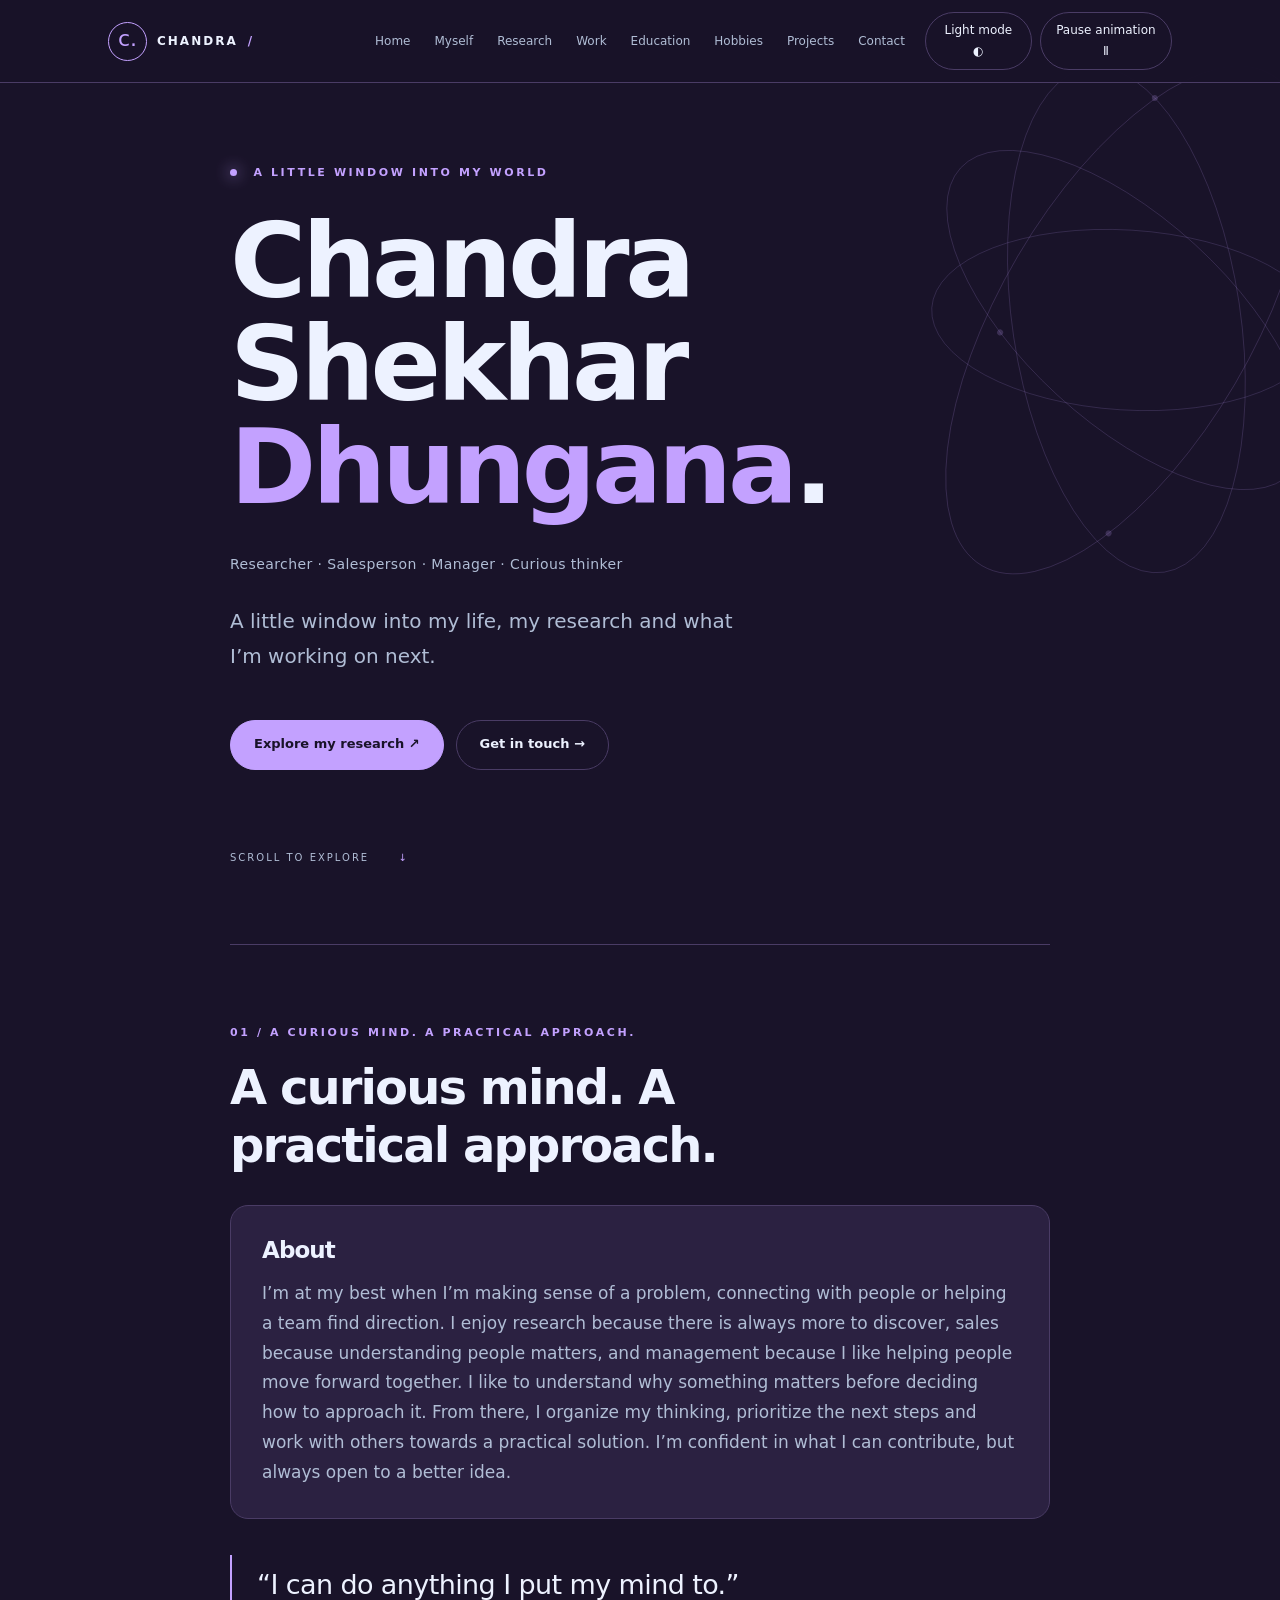
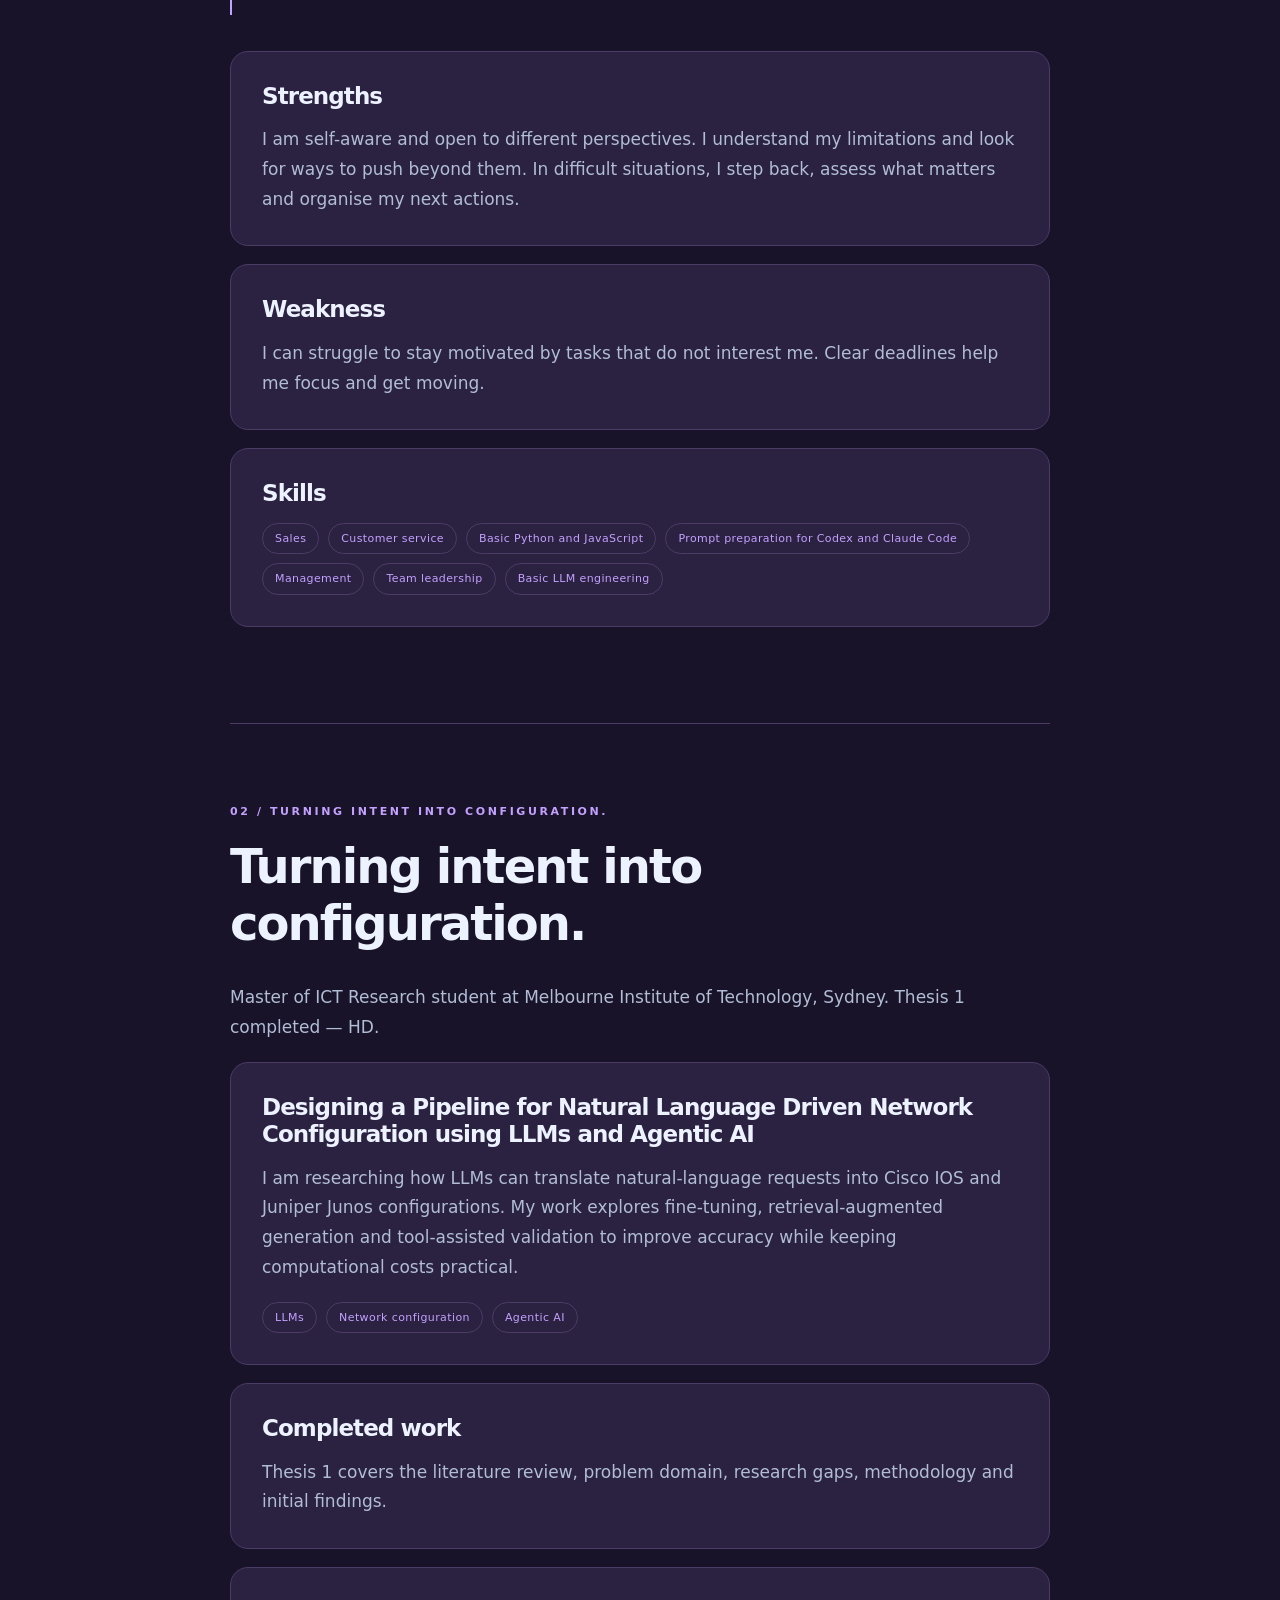
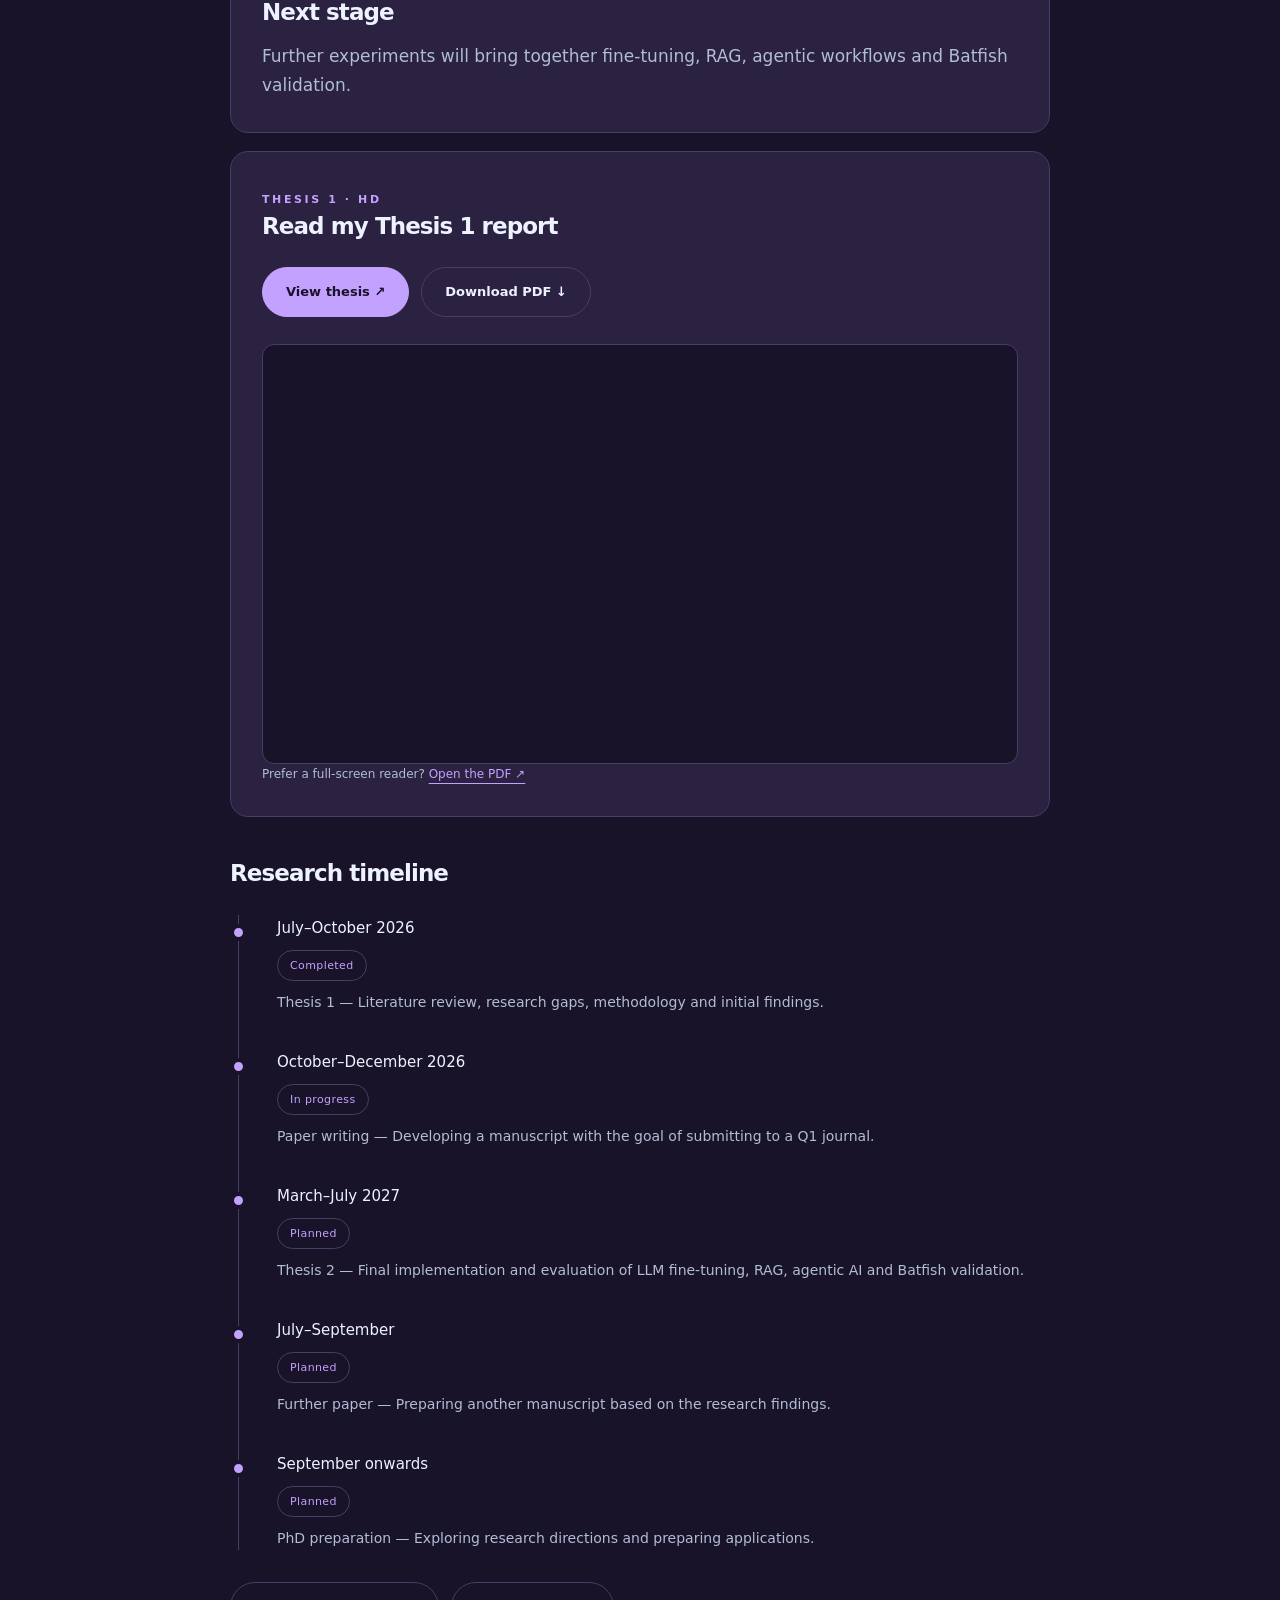
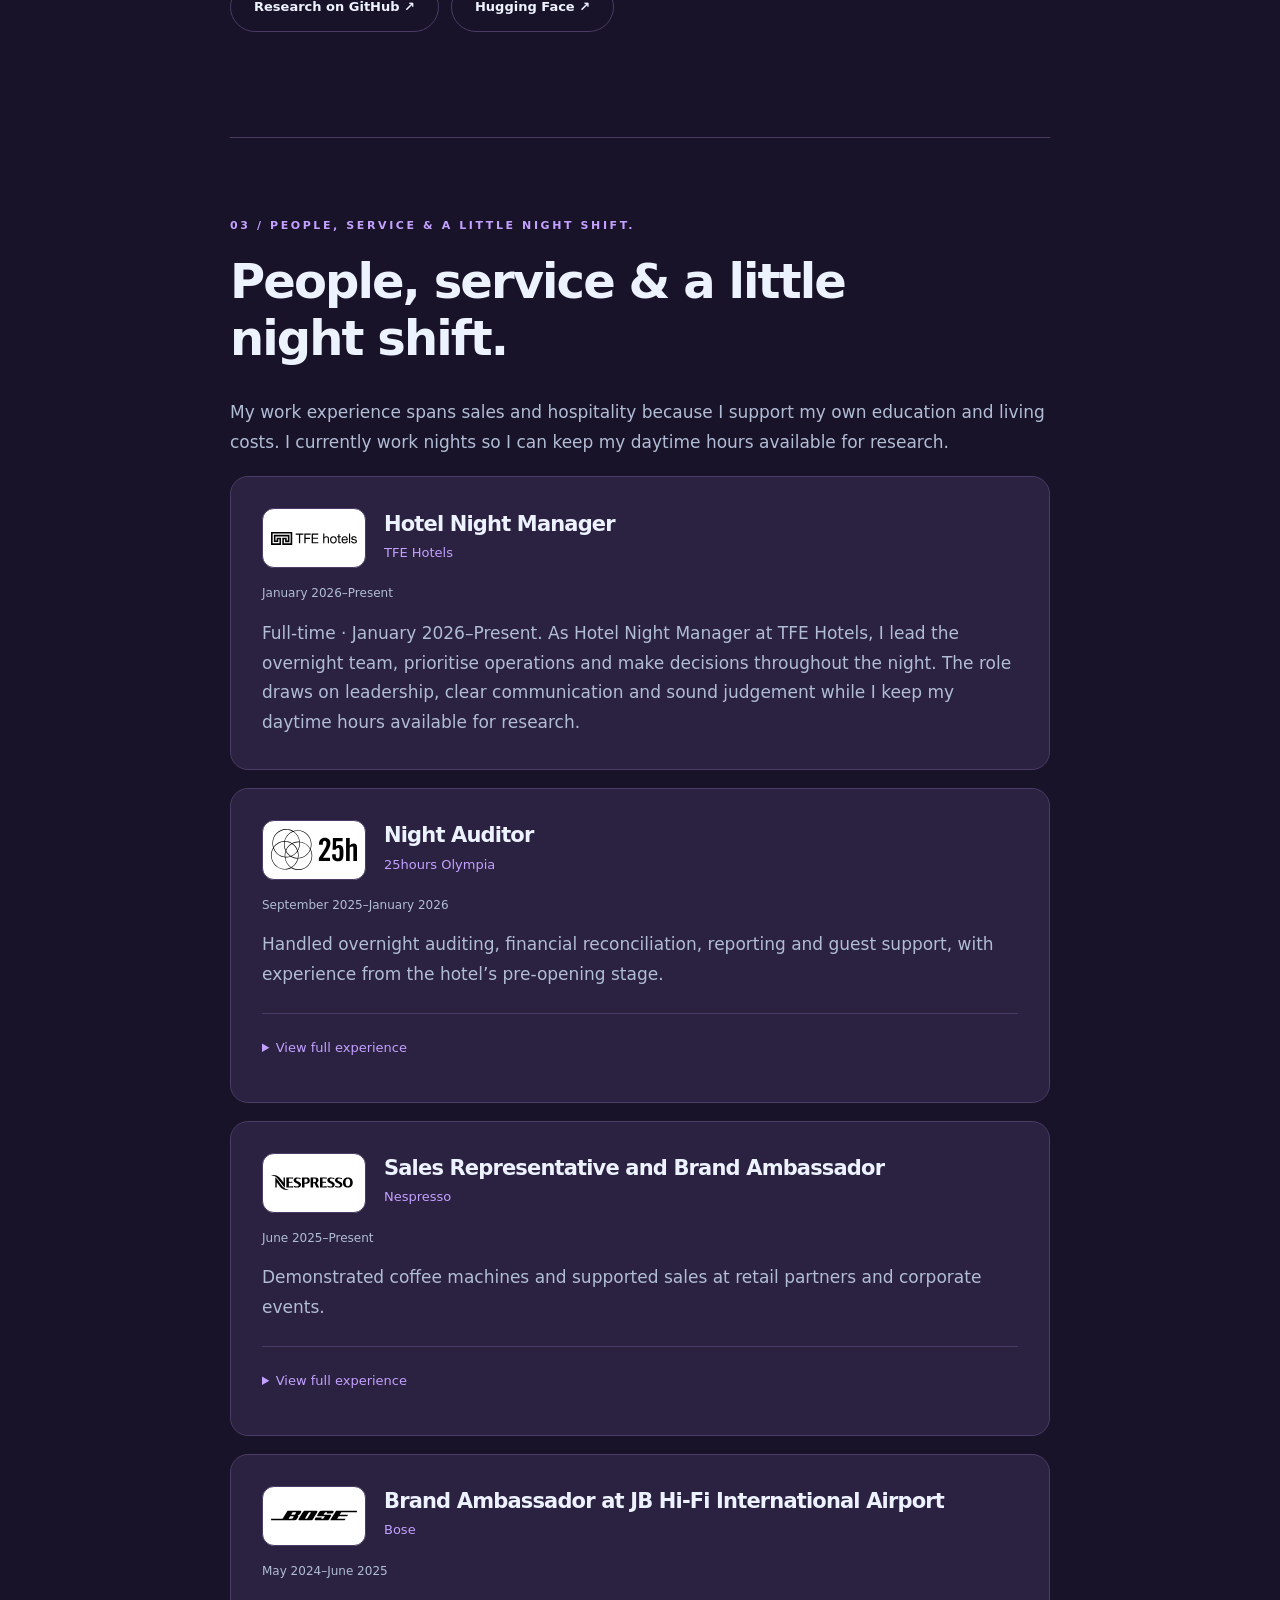
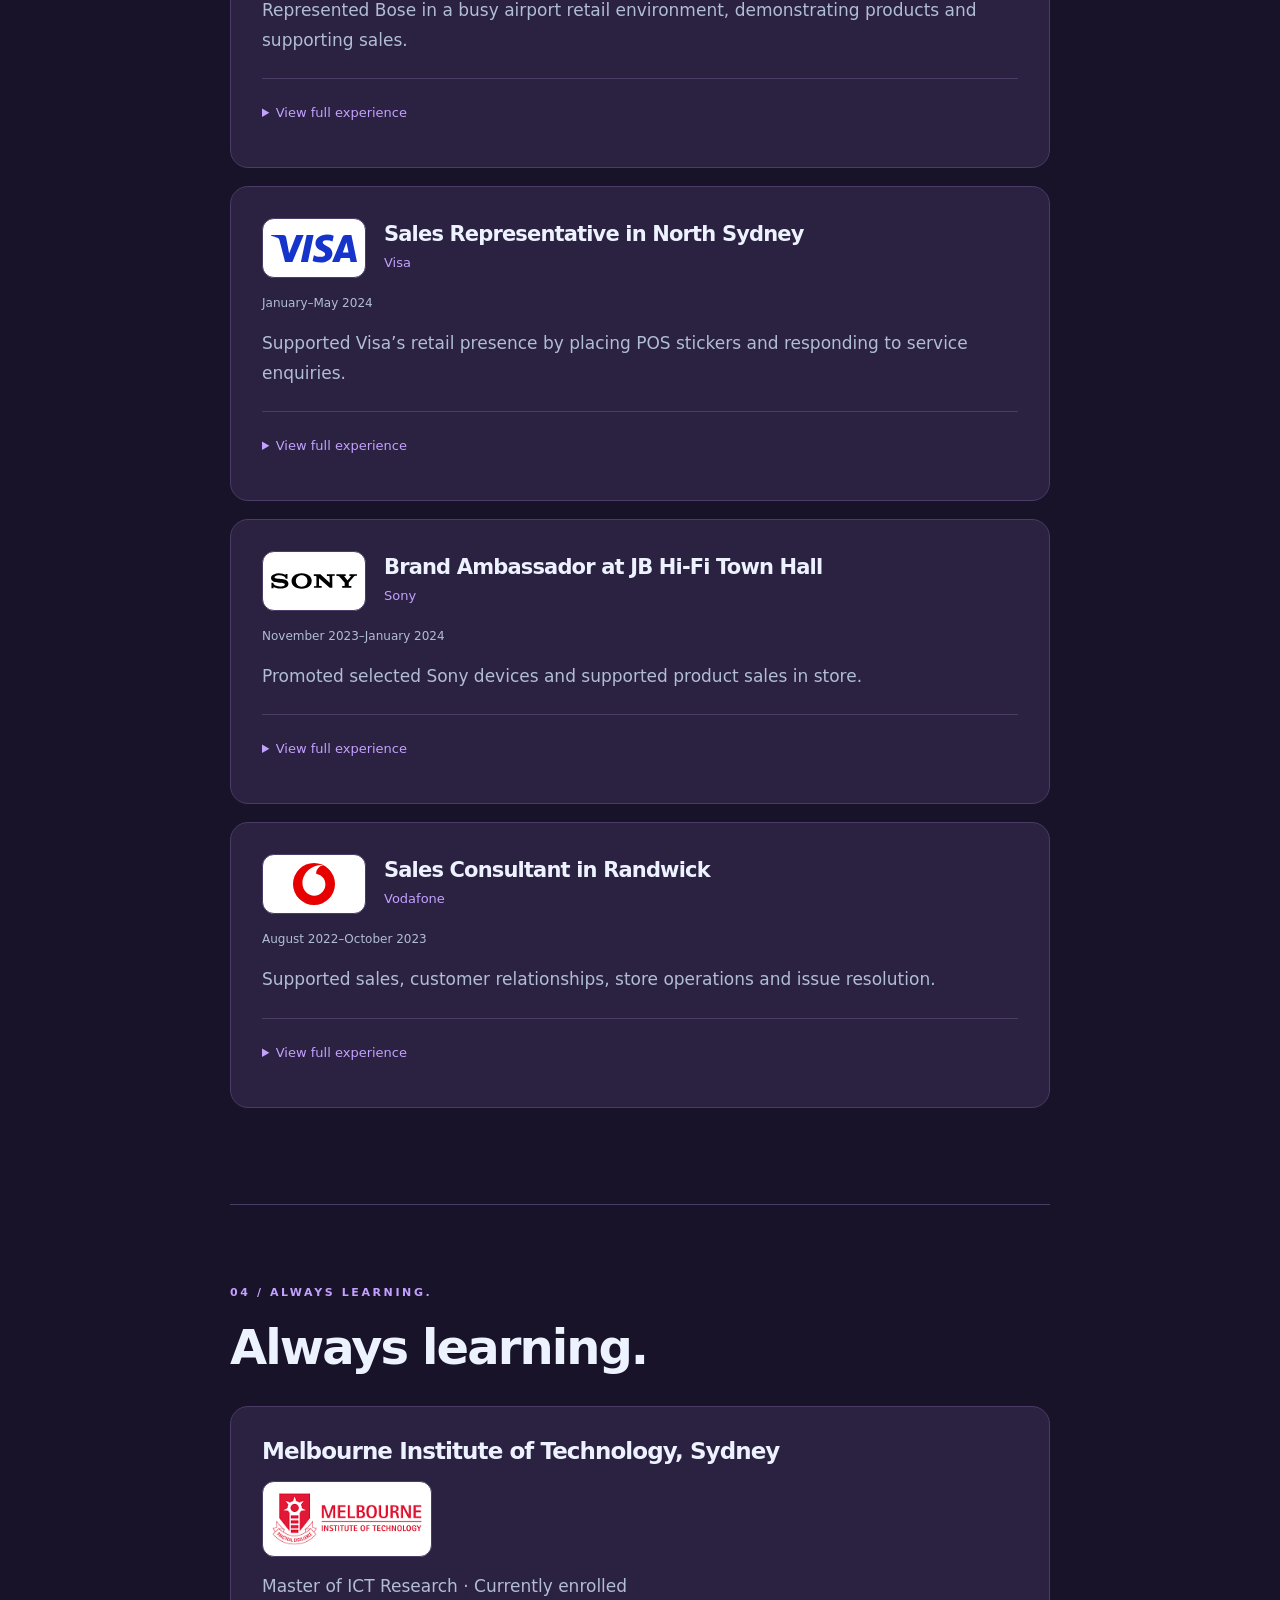
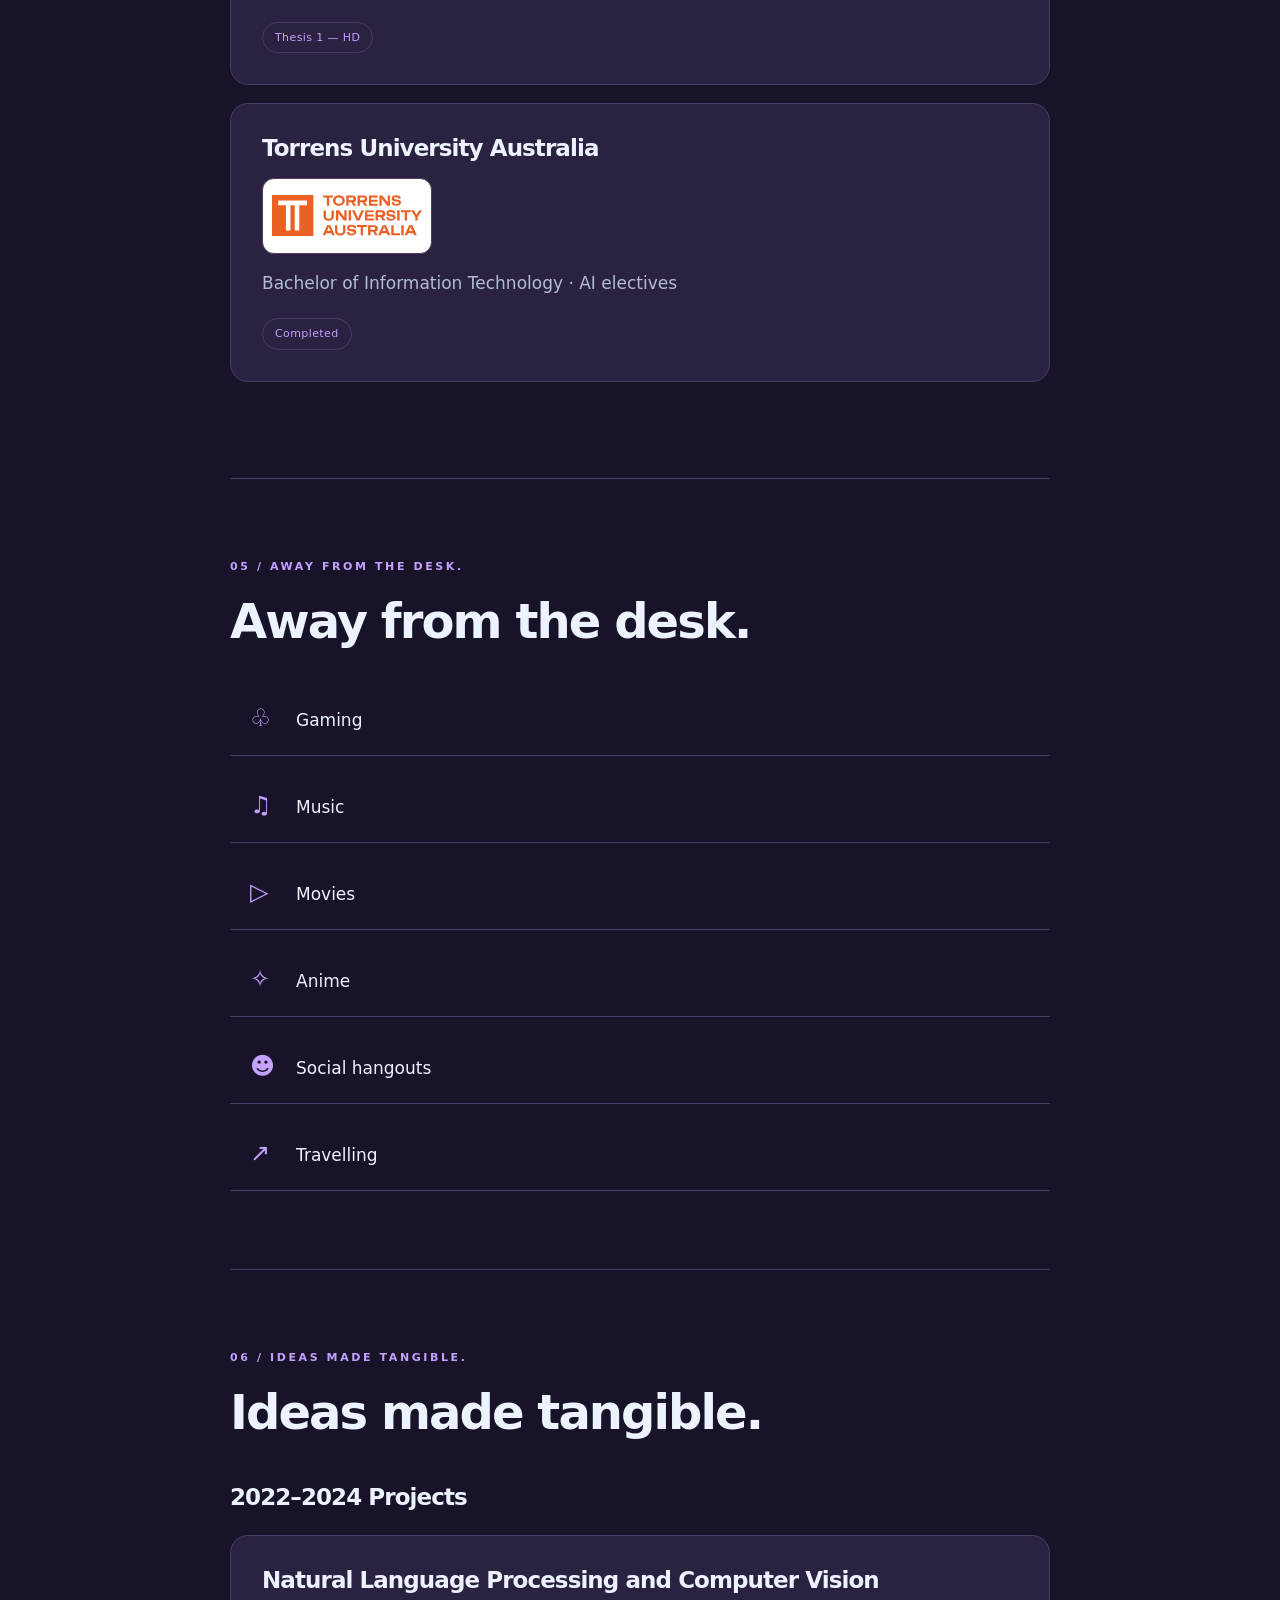
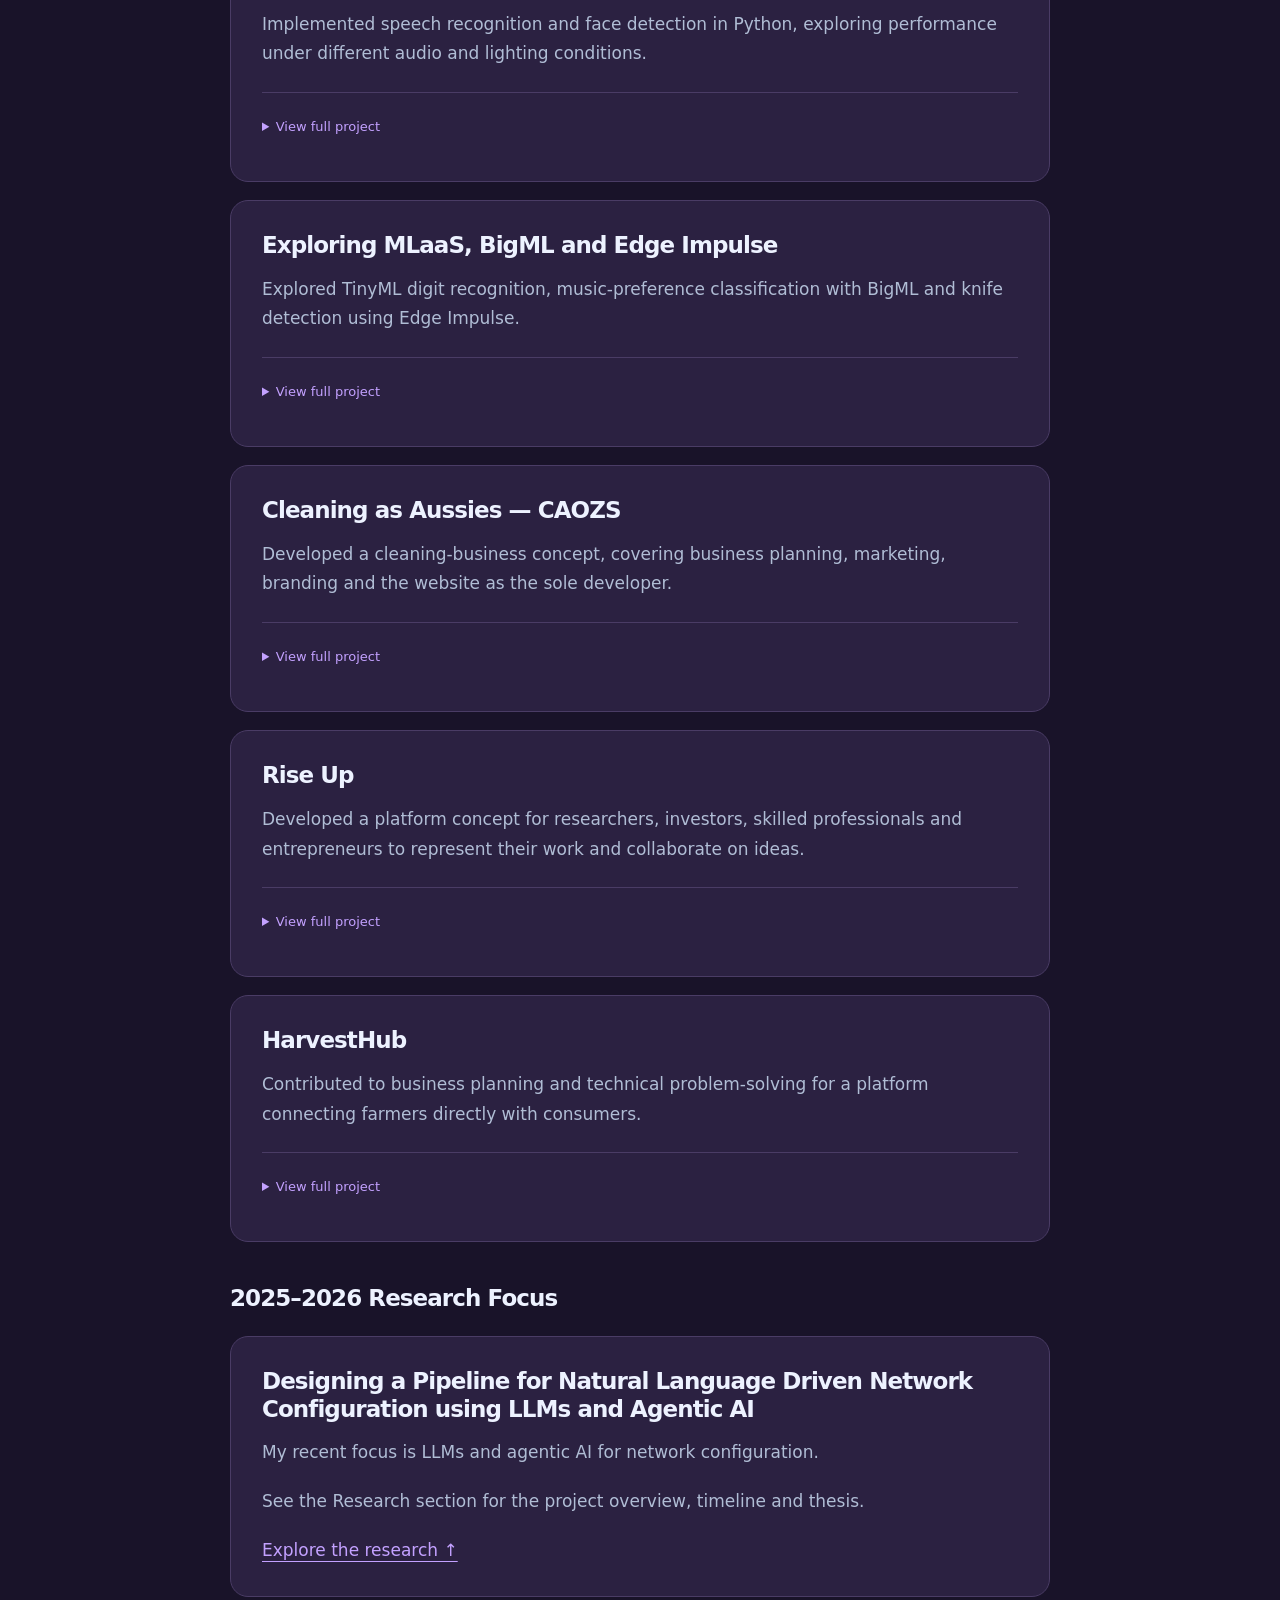
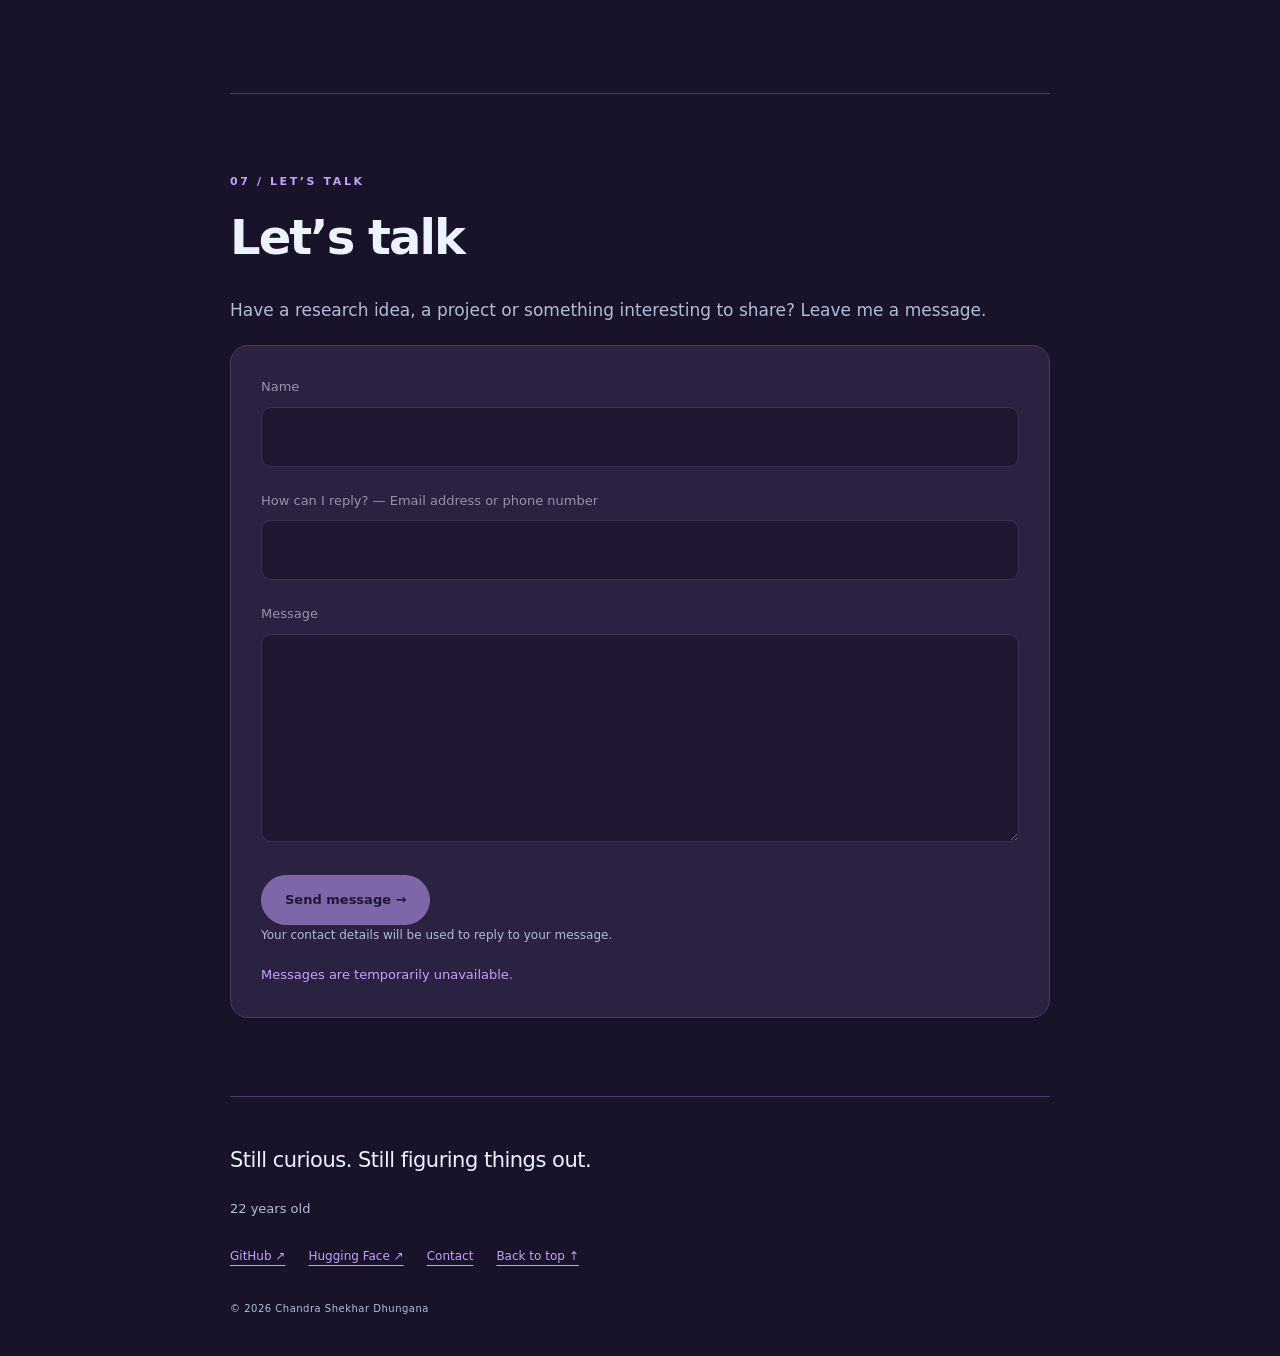
==== index.html @ 612c3983 "Add portfolio website and thesis report Co-Authored-By: Claude Opus 5.5 <noreply@anthropic.com>" ====
<!doctype html><html lang="en" data-theme="dark"><head><meta charset="utf-8"><meta name="viewport" content="width=device-width,initial-scale=1"><title>Chandra Shekhar Dhungana | Research, people &amp; possibilities</title><meta name="description" content="A little window into my life, my research and what I’m working on next."><meta name="theme-color" content="#191329"><script>try{document.documentElement.dataset.theme=localStorage.getItem('orbital-theme')||'dark'}catch(e){}</script><link rel="icon" href="assets/favicon.svg"><link rel="stylesheet" href="assets/styles.css"><script src="assets/site.js" defer></script><script src="assets/background.js" defer></script></head><body id="top"><a class="skip" href="#main">Skip to content</a><canvas id="orbits" aria-hidden="true"></canvas><header><div class="header-inner"><a class="brand" href="index.html" aria-label="Chandra — home"><span class="brand-mark">c.</span> CHANDRA<span class="brand-dot"> / </span></a><div class="controls"><button id="theme" type="button">Light mode ◐</button><button id="motion" type="button" aria-pressed="false">Pause animation Ⅱ</button><button id="menu" class="menu" aria-expanded="false" aria-controls="nav">Menu ☰</button></div></div><nav id="nav" aria-label="Main navigation"><a href="index.html#home">Home</a><a href="index.html#myself">Myself</a><a href="index.html#research">Research</a><a href="index.html#work">Work</a><a href="index.html#education">Education</a><a href="index.html#hobbies">Hobbies</a><a href="index.html#projects">Projects</a><a href="index.html#contact">Contact</a></nav></header><main id="main"><section id="home" class="hero"><div class="eyebrow"><span class="live-dot"></span> A LITTLE WINDOW INTO MY WORLD</div><h1>Chandra<br>Shekhar<br><span>Dhungana<span class="heading-dot">.</span></span></h1><p class="roles">Researcher · Salesperson · Manager · Curious thinker</p><p class="intro">A little window into my life, my research and what I’m working on next.</p><div class="actions"><a class="button primary" href="#research">Explore my research ↗</a><a class="button" href="#contact">Get in touch →</a></div><a class="scroll-cue" href="#myself">SCROLL TO EXPLORE <span>↓</span></a></section><section id="myself" aria-labelledby="myself-title"><div class="section-label">01 / A curious mind. A practical approach.</div><h2 id="myself-title">A curious mind. A practical approach.</h2><article class="card "><h3>About</h3><p>I’m at my best when I’m making sense of a problem, connecting with people or helping a team find direction. I enjoy research because there is always more to discover, sales because understanding people matters, and management because I like helping people move forward together. I like to understand why something matters before deciding how to approach it. From there, I organize my thinking, prioritize the next steps and work with others towards a practical solution. I’m confident in what I can contribute, but always open to a better idea.</p></article><blockquote>“I can do anything I put my mind to.”</blockquote><article class="card "><h3>Strengths</h3><p>I am self-aware and open to different perspectives. I understand my limitations and look for ways to push beyond them. In difficult situations, I step back, assess what matters and organise my next actions.</p></article><article class="card "><h3>Weakness</h3><p>I can struggle to stay motivated by tasks that do not interest me. Clear deadlines help me focus and get moving.</p></article><article class="card "><h3>Skills</h3><div class="tags"><span>Sales</span><span>Customer service</span><span>Basic Python and JavaScript</span><span>Prompt preparation for Codex and Claude Code</span><span>Management</span><span>Team leadership</span><span>Basic LLM engineering</span></div></article></section><section id="research" aria-labelledby="research-title"><div class="section-label">02 / Turning intent into configuration.</div><h2 id="research-title">Turning intent into configuration.</h2><p>Master of ICT Research student at Melbourne Institute of Technology, Sydney. Thesis 1 completed — HD.</p><article class="card "><h3>Designing a Pipeline for Natural Language Driven Network Configuration using LLMs and Agentic AI</h3><p>I am researching how LLMs can translate natural-language requests into Cisco IOS and Juniper Junos configurations. My work explores fine-tuning, retrieval-augmented generation and tool-assisted validation to improve accuracy while keeping computational costs practical.</p><div class="tags"><span>LLMs</span><span>Network configuration</span><span>Agentic AI</span></div></article><article class="card "><h3>Completed work</h3><p>Thesis 1 covers the literature review, problem domain, research gaps, methodology and initial findings.</p></article><article class="card "><h3>Next stage</h3><p>Further experiments will bring together fine-tuning, RAG, agentic workflows and Batfish validation.</p></article><article class="card"><span class="eyebrow">THESIS 1 · HD</span><h3>Read my Thesis 1 report</h3><div class="actions"><a class="button primary" href="thesis.html">View thesis ↗</a><a class="button" href="assets/Thesis1_ChandraDhungana.pdf" download>Download PDF ↓</a></div><iframe class="pdf small-reader" src="assets/Thesis1_ChandraDhungana.pdf#page=1" title="Thesis 1 PDF preview" loading="lazy"></iframe><p class="caption">Prefer a full-screen reader? <a href="assets/Thesis1_ChandraDhungana.pdf" target="_blank">Open the PDF ↗</a></p></article><h3 class="subheading">Research timeline</h3><ol class="timeline"><li><time>July–October 2026</time><span class="pill">Completed</span><p>Thesis 1 — Literature review, research gaps, methodology and initial findings.</p></li><li><time>October–December 2026</time><span class="pill">In progress</span><p>Paper writing — Developing a manuscript with the goal of submitting to a Q1 journal.</p></li><li><time>March–July 2027</time><span class="pill">Planned</span><p>Thesis 2 — Final implementation and evaluation of LLM fine-tuning, RAG, agentic AI and Batfish validation.</p></li><li><time>July–September</time><span class="pill">Planned</span><p>Further paper — Preparing another manuscript based on the research findings.</p></li><li><time>September onwards</time><span class="pill">Planned</span><p>PhD preparation — Exploring research directions and preparing applications.</p></li></ol><div class="actions"><a class="button" href="https://github.com/Epetra1/llm-network-config-pipeline">Research on GitHub ↗</a><a class="button" href="https://huggingface.co/ChandraDhungana">Hugging Face ↗</a></div></section><section id="work" aria-labelledby="work-title"><div class="section-label">03 / People, service &amp; a little night shift.</div><h2 id="work-title">People, service &amp; a little night shift.</h2><p>My work experience spans sales and hospitality because I support my own education and living costs. I currently work nights so I can keep my daytime hours available for research.</p><article class="card job"><div class="role-heading"><a class="logo-tile" href="https://www.tfehotels.com" target="_blank" rel="noopener noreferrer" aria-label="TFE Hotels official website"><img class="brand-logo" src="assets/tfe-hotels.svg" alt="TFE Hotels logo" loading="lazy"></a><div><h3>Hotel Night Manager</h3><p class="org">TFE Hotels</p></div></div><p class="caption">January 2026–Present</p><p>Full-time · January 2026–Present. As Hotel Night Manager at TFE Hotels, I lead the overnight team, prioritise operations and make decisions throughout the night. The role draws on leadership, clear communication and sound judgement while I keep my daytime hours available for research.</p></article><article class="card job"><div class="role-heading"><a class="logo-tile" href="https://25hours-hotels.com" target="_blank" rel="noopener noreferrer" aria-label="25hours Hotels official website"><img class="brand-logo" src="assets/25hours.svg" alt="25hours Hotels logo" loading="lazy"></a><div><h3>Night Auditor</h3><p class="org">25hours Olympia</p></div></div><p class="caption">September 2025–January 2026</p><p>Handled overnight auditing, financial reconciliation, reporting and guest support, with experience from the hotel’s pre-opening stage.</p><details><summary>View full experience</summary><div class="original"><p>Responsibility – Assisting with all night auditing tasks such as – Reports documentation and emailing to respective departments, Balancing venue POS to OPERA reconciliation, PM account Management, Open folio follow-ups, Arrival – Departure charges and reservation notes verification, trace follow-ups, Daily Handover-log management and acknowledgement and more. Check-in-Checkout guests, follow up guest requests and coordinate with Housekeeping for smooth service. Achievements: Understood and got fluent in System, Operation and Guest Service in short period of time.</p><h4>Operational and pre-opening experience</h4><p>Working at 25hours Olympia (Accor property), one of the finest boutique hotels with huge popularity and a strong brand image, especially in Europe and Dubai, gave me deeper exposure to hotel operations. From pre-opening training to the initial phase of a challenging opening, I gained valuable hands-on experience. I was personally hired around 5–6 weeks prior to the opening date and was trained in the system, daily operations, and brand values to align with the team vibe and ensure a smooth opening. During the pre-opening phase, we assisted the team by decorating the front desk and supporting housekeeping in decorating rooms as per the planogram. We were also given multiple tours of the unfinished building, which helped us gain a deeper understanding of the building layout and design.</p><p>From the day we were open, night team operated without Night manager for about 2 months. Me and my colleagues drafted all tasks needs to be done according to dynamic requirements of different departments. Balancing finances of 4 different venues, forwarding reports to specific departments, creating SOPs (cause of initial stage of opening), insuring smooth Arrival and Departure, VIP listing, Excell format creation for different lists (NoShow, Availability of Week, Events, and more ) with alignment of brand value (colour code, Email formats, Brand slogans ) were some of tasks our night team seemed to successfully accomplish.</p></div></details></article><article class="card job"><div class="role-heading"><a class="logo-tile" href="https://www.nespresso.com/au/en" target="_blank" rel="noopener noreferrer" aria-label="Nespresso official website"><img class="brand-logo" src="assets/nespresso.svg" alt="Nespresso logo" loading="lazy"></a><div><h3>Sales Representative and Brand Ambassador</h3><p class="org">Nespresso</p></div></div><p class="caption">June 2025–Present</p><p>Demonstrated coffee machines and supported sales at retail partners and corporate events.</p><details><summary>View full experience</summary><div class="original"><p>Responsibility: Demonstration and Sales of coffee machines in Retail partners (Harvey Norman, The Good Guys, etc.) and sometimes Commercial Machine Demos on Event Venues (Doltone house) on special corporate events. Achieved great sales results (specially on busy times such as black Friday and boxing day) and were able to gradually improve in coffee testing quality.</p></div></details></article><article class="card job"><div class="role-heading"><a class="logo-tile" href="https://www.bose.com" target="_blank" rel="noopener noreferrer" aria-label="Bose official website"><img class="brand-logo" src="assets/bose.svg" alt="Bose logo" width="48" height="48" loading="lazy"></a><div><h3>Brand Ambassador at JB Hi-Fi International Airport</h3><p class="org">Bose</p></div></div><p class="caption">May 2024–June 2025</p><p>Represented Bose in a busy airport retail environment, demonstrating products and supporting sales.</p><details><summary>View full experience</summary><div class="original"><p>Represent Bose in a high-traffic store, driving sales. Achieved record-breaking sales, exceeding targets, and impressing managers</p></div></details></article><article class="card job"><div class="role-heading"><a class="logo-tile" href="https://www.visa.com" target="_blank" rel="noopener noreferrer" aria-label="Visa official website"><img class="brand-logo" src="assets/visa.svg" alt="Visa logo" width="48" height="48" loading="lazy"></a><div><h3>Sales Representative in North Sydney</h3><p class="org">Visa</p></div></div><p class="caption">January–May 2024</p><p>Supported Visa’s retail presence by placing POS stickers and responding to service enquiries.</p><details><summary>View full experience</summary><div class="original"><p>Deployed POS stickers and handled Visa service queries. Recognized as a top performer in NSW.</p></div></details></article><article class="card job"><div class="role-heading"><a class="logo-tile" href="https://www.sony.com" target="_blank" rel="noopener noreferrer" aria-label="Sony official website"><img class="brand-logo" src="assets/sony.svg" alt="Sony logo" width="48" height="48" loading="lazy"></a><div><h3>Brand Ambassador at JB Hi-Fi Town Hall</h3><p class="org">Sony</p></div></div><p class="caption">November 2023–January 2024</p><p>Promoted selected Sony devices and supported product sales in store.</p><details><summary>View full experience</summary><div class="original"><p>Drove sales of targeted devices in JB Hi-fi. Achieved Best Performer in NSW for targeted device sales.</p></div></details></article><article class="card job"><div class="role-heading"><a class="logo-tile" href="https://www.vodafone.com" target="_blank" rel="noopener noreferrer" aria-label="Vodafone official website"><img class="brand-logo" src="assets/vodafone.svg" alt="Vodafone logo" width="48" height="48" loading="lazy"></a><div><h3>Sales Consultant in Randwick</h3><p class="org">Vodafone</p></div></div><p class="caption">August 2022–October 2023</p><p>Supported sales, customer relationships, store operations and issue resolution.</p><details><summary>View full experience</summary><div class="original"><p>Drove sales, maintained customer relations, handled store functions, led team strategies, and resolved issues. Achievement: Got 100% in misery shopper within 2 and half months of getting into sales and customer service.</p></div></details></article></section><section id="education" aria-labelledby="education-title"><div class="section-label">04 / Always learning.</div><h2 id="education-title">Always learning.</h2><article class="card "><h3>Melbourne Institute of Technology, Sydney</h3><a class="logo-tile edu-logo" href="https://www.mit.edu.au" target="_blank" rel="noopener noreferrer" aria-label="Melbourne Institute of Technology official website"><img class="brand-logo" src="assets/melbourne-institute-of-technology.png" alt="Melbourne Institute of Technology logo" loading="lazy"></a><p>Master of ICT Research · Currently enrolled</p><span class="pill">Thesis 1 — HD</span></article><article class="card "><h3>Torrens University Australia</h3><a class="logo-tile edu-logo" href="https://www.torrens.edu.au" target="_blank" rel="noopener noreferrer" aria-label="Torrens University Australia official website"><img class="brand-logo" src="assets/torrens-university.svg" alt="Torrens University Australia logo" loading="lazy"></a><p>Bachelor of Information Technology · AI electives</p><span class="pill">Completed</span></article></section><section id="hobbies" aria-labelledby="hobbies-title"><div class="section-label">05 / Away from the desk.</div><h2 id="hobbies-title">Away from the desk.</h2><div class="hobbies"><span><b aria-hidden="true">♧</b>Gaming</span><span><b aria-hidden="true">♫</b>Music</span><span><b aria-hidden="true">▷</b>Movies</span><span><b aria-hidden="true">✧</b>Anime</span><span><b aria-hidden="true">☻</b>Social hangouts</span><span><b aria-hidden="true">↗</b>Travelling</span></div></section><section id="projects" aria-labelledby="projects-title"><div class="section-label">06 / Ideas made tangible.</div><h2 id="projects-title">Ideas made tangible.</h2><h3 class="subheading">2022–2024 Projects</h3><article class="card "><h3>Natural Language Processing and Computer Vision</h3><p>Implemented speech recognition and face detection in Python, exploring performance under different audio and lighting conditions.</p><details><summary>View full project</summary><div class="original"><p>1. Natural Language Processing and Computer Vision Problem Sets: <a href="https://drive.google.com/drive/folders/1Ue8qnghkkoaiQyvmIVMZcA1LRDP1FXZn?usp=drive_link" target="_blank" rel="noopener noreferrer">https://drive.google.com/drive/folders/1Ue8qnghkkoaiQyvmIVMZcA1LRDP1FXZn?usp=drive_link</a></p><p>This project was the final assessment for the Application of Artificial Intelligence (AAI202) course. It involved implementing speech recognition and face detection using Python. The Google Speech Recognition API was used to convert spoken language into text, while the Haar Cascade Classifier identified faces in video frames. Testing showed high accuracy in controlled environments but faced challenges with noise and low light, highlighting areas for improvement.</p></div></details></article><article class="card "><h3>Exploring MLaaS, BigML and Edge Impulse</h3><p>Explored TinyML digit recognition, music-preference classification with BigML and knife detection using Edge Impulse.</p><details><summary>View full project</summary><div class="original"><p>2. Exploring MLaaS, BigML, and Edge Impulse for AI-Driven Predictions: <a href="https://drive.google.com/drive/folders/1Zw0yWDZRpRMBWHrkY9YLiBxBuYZ8Fo6B?usp=drive_link" target="_blank" rel="noopener noreferrer">https://drive.google.com/drive/folders/1Zw0yWDZRpRMBWHrkY9YLiBxBuYZ8Fo6B?usp=drive_link</a></p><p>In this journey: I conducted research on implementing machine learning for handwritten digit recognition using TinyML. This study explores the use of TensorFlow Lite and the MNIST dataset to develop an optimized model for deployment on resource-constrained devices like the Raspberry Pi Pico.</p><p>I researched Machine Learning as a Service (MLaaS) using the BigML platform. I explored the entire machine learning pipeline, from data preprocessing to model evaluation, focusing on a classification task to predict user preferences for music tracks.</p><p>I developed a knife detection model using Edge Impulse.</p></div></details></article><article class="card "><h3>Cleaning as Aussies — CAOZS</h3><p>Developed a cleaning-business concept, covering business planning, marketing, branding and the website as the sole developer.</p><details><summary>View full project</summary><div class="original"><p>Cleaning as Aussies (CAOZS) Website: <a href="https://www.caozs.com" target="_blank" rel="noopener noreferrer">www.caozs.com</a> Project Link: <a href="https://github.com/123epetra/Clean-Aussie" target="_blank" rel="noopener noreferrer">https://github.com/123epetra/Clean-Aussie</a></p><p>This was one of my first Work-Integrated Learning (WIL) projects. I wanted to explore the cleaning industry because I observed numerous inefficiencies that could be resolved through critical thinking and proper planning, such as subcontracting chains that break trust, transparency, and job effectiveness.</p><p>I was the sole developer for this project, handling everything from business planning to technical solutions. I created the business plan, marketing strategy, name, logo, website, and all necessary components.</p></div></details></article><article class="card "><h3>Rise Up</h3><p>Developed a platform concept for researchers, investors, skilled professionals and entrepreneurs to represent their work and collaborate on ideas.</p><details><summary>View full project</summary><div class="original"><p>Rise Up (Researchers, Investors, Skilled Professionals, Entrepreneurs) Backend (Django App): <a href="https://github.com/Epetra1/Dream_RiseUp_django" target="_blank" rel="noopener noreferrer">https://github.com/Epetra1/Dream_RiseUp_django</a> Frontend (React App): <a href="https://github.com/Epetra1/Dream_RiseUp_react" target="_blank" rel="noopener noreferrer">https://github.com/Epetra1/Dream_RiseUp_react</a> This is an ongoing project aimed at building a platform for innovation. It enables entrepreneurs, investors, researchers, skilled professionals, and enthusiasts to collaborate and develop new ideas and projects to create a better world.</p><p>The core purpose of this platform is to effectively document and represent various entities—such as businesses, individuals, ideas, companies, books, and more, so that their digital presence is an accurate reflection of reality, unlike social media, where representation is often more fantasy than fact.</p></div></details></article><article class="card "><h3>HarvestHub</h3><p>Contributed to business planning and technical problem-solving for a platform connecting farmers directly with consumers.</p><details><summary>View full project</summary><div class="original"><p>HarvestHub <a href="https://drive.google.com/drive/folders/1ALW5fD-l3rJAIwKv1uz1VFoNXuuGWmMb?usp=drive_link" target="_blank" rel="noopener noreferrer">https://drive.google.com/drive/folders/1ALW5fD-l3rJAIwKv1uz1VFoNXuuGWmMb?usp=drive_link</a></p><p>This WIL project was developed as part of our AWT assessment. It presents a solution to food waste reduction, increasing farmers&#x27; profitability, and controlling costs by creating a platform where farmers and consumers can trade directly without middlemen.</p><p>My contribution focused on business planning and addressing technical challenges.</p></div></details></article><h3 class="subheading">2025–2026 Research Focus</h3><article class="card "><h3>Designing a Pipeline for Natural Language Driven Network Configuration using LLMs and Agentic AI</h3><p>My recent focus is LLMs and agentic AI for network configuration.</p><p>See the Research section for the project overview, timeline and thesis.</p><a class="text-link" href="#research">Explore the research ↑</a></article></section><section id="contact" aria-labelledby="contact-title"><div class="section-label">07 / Let’s talk</div><h2 id="contact-title">Let’s talk</h2><p>Have a research idea, a project or something interesting to share? Leave me a message.</p><form id="contact-form"><fieldset disabled><label for="name">Name</label><input id="name" name="name" autocomplete="name" minlength="2" maxlength="100" required><label for="reply">How can I reply? — Email address or phone number</label><input id="reply" name="reply" autocomplete="email" maxlength="150" required><label for="message">Message</label><textarea id="message" name="message" rows="6" minlength="10" maxlength="5000" required></textarea><div class="honey" aria-hidden="true"><label>Leave blank<input name="website" tabindex="-1" autocomplete="off"></label></div><button class="button primary" type="submit">Send message →</button></fieldset><p class="caption">Your contact details will be used to reply to your message.</p><p class="form-status" role="status">Messages are temporarily unavailable.</p></form></section></main><footer><p class="footer-line">Still curious. Still figuring things out.</p><p id="age"></p><div class="footer-links"><a href="https://github.com/Epetra1">GitHub ↗</a><a href="https://huggingface.co/ChandraDhungana">Hugging Face ↗</a><a href="index.html#contact">Contact</a><a href="#top">Back to top ↑</a></div><small>© <span id="year">2026</span> Chandra Shekhar Dhungana</small></footer></body></html>
---- assets/styles.css ----
:root{color-scheme:dark;--bg:#191329;--card:#2B2141;--heading:#EDF2FF;--text:#B0BDD5;--accent:#C3A1FF;--border:#4A3C65;--ring:.20;--header:rgba(25,19,41,.94)}[data-theme=light]{color-scheme:light;--bg:#FCF7F1;--card:#F1E7DF;--heading:#202B44;--text:#54617B;--accent:#85513A;--border:#DFCCBD;--ring:.17;--header:rgba(252,247,241,.94)}*{box-sizing:border-box}html{scroll-behavior:smooth;scroll-padding-top:155px}body{margin:0;background:var(--bg);color:var(--text);font:17px/1.75 system-ui,-apple-system,BlinkMacSystemFont,"Segoe UI",sans-serif;overflow-wrap:anywhere}::selection{background:var(--accent);color:var(--bg)}a{color:var(--accent);text-decoration-thickness:1px;text-underline-offset:5px}button,input,textarea{font:inherit}button,a,input,textarea,summary{ -webkit-tap-highlight-color:transparent}button{cursor:pointer}button:focus-visible,a:focus-visible,summary:focus-visible,input:focus-visible,textarea:focus-visible{outline:3px solid var(--accent);outline-offset:5px}#orbits{position:fixed;inset:0;width:100%;height:100%;z-index:-1;pointer-events:none}header{position:sticky;top:0;z-index:10;background:var(--header);border-bottom:1px solid var(--border);backdrop-filter:blur(18px)}.header-inner{max-width:1050px;margin:auto;padding:17px 28px;display:flex;align-items:center;justify-content:space-between;gap:15px}.brand{font-size:12px;letter-spacing:2px;text-decoration:none;color:var(--heading);font-weight:750;display:flex;align-items:center;gap:10px}.brand-mark{display:inline-grid;place-items:center;font-size:25px;font-weight:500;letter-spacing:-2px;width:39px;height:39px;border:1px solid var(--accent);border-radius:50%;color:var(--accent)}.brand-dot{color:var(--accent)}.controls{display:flex;gap:8px}.controls button{border:1px solid var(--border);background:transparent;color:var(--heading);border-radius:30px;min-height:44px;padding:7px 14px;font-size:12px}.controls button:hover{border-color:var(--accent)}nav{max-width:900px;margin:auto;padding:0 20px 13px;display:flex;gap:24px;justify-content:center;flex-wrap:wrap}nav a{font-size:12px;text-decoration:none;color:var(--text)}nav a:hover,nav a.active{color:var(--accent)}.menu{display:none}main,footer{width:min(820px,calc(100% - 56px));margin:auto}section{padding:78px 0;border-bottom:1px solid var(--border)}.hero{padding-top:80px;min-height:calc(100svh - 120px);display:flex;flex-direction:column;justify-content:center;align-items:flex-start}.eyebrow,.section-label{font-size:11px;font-weight:650;letter-spacing:2.6px;color:var(--accent);text-transform:uppercase}.eyebrow{margin-bottom:28px}.live-dot{display:inline-block;width:7px;height:7px;border-radius:50%;background:var(--accent);margin-right:10px;box-shadow:0 0 15px var(--accent)}h1,h2,h3,h4{color:var(--heading);line-height:1.2;letter-spacing:-.04em}h1{font-size:clamp(58px,10vw,104px);font-weight:650;margin:0 0 25px;line-height:.99;animation:arrival .6s ease-out both}h1>span{color:var(--accent)}.heading-dot{color:var(--heading)}.roles{font-size:14px;letter-spacing:.4px;margin-top:8px}.intro{font-size:20px;max-width:540px;margin-top:8px}.actions{display:flex;flex-wrap:wrap;gap:12px;margin:27px 0}.button{display:inline-flex;justify-content:center;align-items:center;gap:20px;min-height:50px;padding:12px 23px;border:1px solid var(--border);border-radius:100px;color:var(--heading);background:transparent;text-decoration:none;font-size:13px;font-weight:650;transition:transform .2s,border-color .2s}.button.primary{background:var(--accent);border-color:var(--accent);color:var(--bg)}.button:hover{transform:translateY(-3px);border-color:var(--accent)}.scroll-cue{font-size:10px;letter-spacing:2px;text-decoration:none;margin-top:52px;color:var(--text)}.scroll-cue span{margin-left:24px;color:var(--accent)}h2{font-size:clamp(32px,5vw,48px);font-weight:550;margin:17px 0 30px;max-width:660px}h3{font-size:23px;font-weight:550;margin:0 0 15px}h4{font-size:16px;margin-top:27px}p{margin:0 0 19px}p:last-child{margin-bottom:0}.card{padding:31px;margin:18px 0;background:var(--card);border:1px solid var(--border);border-radius:18px;transition:transform .2s,border-color .2s}.card:hover{transform:translateY(-5px);border-color:var(--accent)}blockquote{margin:36px 0;padding:10px 0 10px 25px;border-left:2px solid var(--accent);font-size:27px;line-height:1.45;color:var(--heading);letter-spacing:-.6px}.tags{display:flex;flex-wrap:wrap;gap:9px}.tags span,.pill{display:inline-block;border:1px solid var(--border);border-radius:100px;padding:5px 12px;font-size:11px;color:var(--accent);letter-spacing:.4px}.caption{font-size:12px;line-height:1.7}.subheading{margin:43px 0 23px}.timeline{margin:28px 0 32px 8px;padding:0 0 0 28px;border-left:1px solid var(--border);list-style:none}.timeline li{position:relative;padding:0 0 35px 10px}.timeline li:last-child{padding-bottom:0}.timeline li:before{content:"";position:absolute;width:9px;height:9px;border-radius:50%;background:var(--accent);border:4px solid var(--bg);left:-37px;top:9px;box-sizing:content-box;transition:transform .2s}.timeline li:hover:before{transform:scale(1.25)}time{display:block;color:var(--heading);font-size:15px;margin-bottom:7px}.timeline .pill{margin-bottom:9px}.timeline p{font-size:14px}.role-heading{display:flex;gap:18px;align-items:center}.role-heading h3{margin:0 0 5px;font-size:21px}.org{font-size:13px;margin:0;color:var(--accent)}.job>.caption{margin:15px 0}details{border-top:1px solid var(--border);margin-top:23px;padding-top:17px}summary{cursor:pointer;color:var(--accent);font-size:13px;min-height:40px;padding:6px 0}details[open] summary{margin-bottom:15px}.original{font-size:14px;line-height:1.85}.original a{word-break:break-word}.hobbies{display:flex;flex-direction:column;gap:12px}.hobbies>span{padding:16px 20px;border-bottom:1px solid var(--border);color:var(--heading)}.hobbies b{display:inline-block;width:46px;color:var(--accent);font-size:24px;font-weight:400}form{background:var(--card);border:1px solid var(--border);padding:30px;border-radius:18px}fieldset{border:0;margin:0;padding:0}label{display:block;color:var(--heading);font-size:13px;margin-bottom:8px}input,textarea{width:100%;padding:14px;border:1px solid var(--border);background:var(--bg);color:var(--heading);border-radius:10px;margin-bottom:23px}textarea{resize:vertical}fieldset:disabled{opacity:.55}.honey{display:none}.form-status{font-size:13px;color:var(--accent);margin-top:16px}footer{padding:45px 0 35px}footer .footer-line{font-size:21px;color:var(--heading);letter-spacing:-.5px}#age{font-size:13px}.footer-links{display:flex;flex-wrap:wrap;gap:23px;margin:25px 0;font-size:12px}footer small{font-size:10px;letter-spacing:.5px}.pdf{display:block;width:100%;height:780px;border:1px solid var(--border);border-radius:12px;background:var(--bg);margin-top:25px}.small-reader{height:420px}.thesis-hero h1{font-size:clamp(36px,6vw,62px);line-height:1.12;margin-top:22px}.thesis-hero>.text-link{display:inline-block;margin-bottom:40px;font-size:13px}.thesis-hero .tags{margin-bottom:25px}.pipeline{list-style:none;padding:0;counter-reset:step}.pipeline li{padding:25px 0;border-bottom:1px solid var(--border)}.pipeline .pill{margin-bottom:15px}.table-wrap{width:100%;overflow:auto;border:1px solid var(--border);border-radius:18px;background:var(--card)}table{width:100%;border-collapse:collapse;font-size:13px}caption{padding:20px;text-align:left;color:var(--heading);font-weight:650}th,td{text-align:left;padding:15px 12px;border-top:1px solid var(--border)}th{color:var(--accent);font-size:11px}td{color:var(--heading)}.legend{display:flex;gap:20px;font-size:11px}.legend span:first-child{color:var(--text)}.legend span:last-child{color:var(--accent)}.bar-row{display:flex;align-items:center;gap:12px;margin:12px 0;font-size:11px}.bar-row>span{width:67px;flex-shrink:0}.bar-row strong{width:55px;text-align:right;color:var(--heading);font-size:12px}.bar-track{flex:1;height:15px;background:var(--bg);border-radius:20px;overflow:hidden}.bar{height:100%;border-radius:20px;background:var(--text)}.bar.multi{background:var(--accent)}.axis{margin:20px 65px 0 80px;display:flex;justify-content:space-between;font-size:10px}.skip{position:fixed;top:-100px;left:10px;z-index:100;background:var(--accent);color:var(--bg);padding:10px}.skip:focus{top:10px}@keyframes arrival{from{opacity:0;transform:translateY(20px)}to{opacity:1;transform:translateY(0)}}html.paused *,html.paused *:before{animation-play-state:paused!important}@media(max-width:650px){body{font-size:15px}.header-inner{padding:12px 18px;gap:8px}.brand{font-size:0;gap:0}.brand-mark{font-size:25px}.brand-dot{display:none}.controls{gap:5px}.controls button{padding:7px 10px;font-size:10px}.menu{display:block}nav{display:none;gap:0;padding:10px 20px 20px;flex-direction:column}nav.open{display:flex}nav a{padding:9px;min-height:44px}main,footer{width:calc(100% - 36px)}section{padding:55px 0}.hero{padding-top:45px;min-height:calc(100svh - 70px)}h1{font-size:clamp(52px,13vw,78px)}.eyebrow{font-size:9px;letter-spacing:2px}.roles{font-size:12px;max-width:290px}.intro{font-size:18px}.actions{gap:9px}.button{padding:12px 17px;font-size:12px}.card,form{padding:23px}.card h3{font-size:21px}.role-heading{gap:12px}.role-heading h3{font-size:18px}.scroll-cue{margin-top:35px}.pdf{height:600px}.small-reader{height:340px}th,td{padding:12px 7px;font-size:11px}.chart{padding:22px 16px}.bar-row{gap:7px}.bar-row>span{width:61px}.thesis-hero h1{font-size:36px}}@media(prefers-reduced-motion:reduce){html{scroll-behavior:auto}*,*:before{animation:none!important;transition:none!important}.card:hover,.button:hover{transform:none}}

.logo-tile{display:inline-flex;align-items:center;justify-content:center;width:60px;height:60px;flex-shrink:0;padding:9px;border:1px solid var(--border);border-radius:12px;background:#fff;text-decoration:none}.brand-logo{display:block;max-width:100%;width:100%;height:100%;object-fit:contain}.logo-tile:hover{border-color:var(--accent)}
/* Navbar: logo left, links centered on the page, controls right, on one row where they fit. */
.brand-mark{font-size:22px;line-height:1;letter-spacing:0;padding-bottom:4px}
@media(min-width:1100px){header{display:grid;grid-template-columns:1fr auto 1fr;align-items:center;column-gap:20px;padding:12px max(28px,calc((100% - 1120px)/2 + 28px))}.header-inner{display:contents}.brand{grid-column:1;grid-row:1;justify-self:start}nav{grid-column:2;grid-row:1;margin:0;padding:0;flex-wrap:nowrap}.controls{grid-column:3;grid-row:1;justify-self:end}}
/* Logo tiles: wide enough for horizontal wordmarks. */
.role-heading .logo-tile{width:104px;padding:8px}
.logo-tile.edu-logo{width:170px;height:76px;margin-bottom:15px}
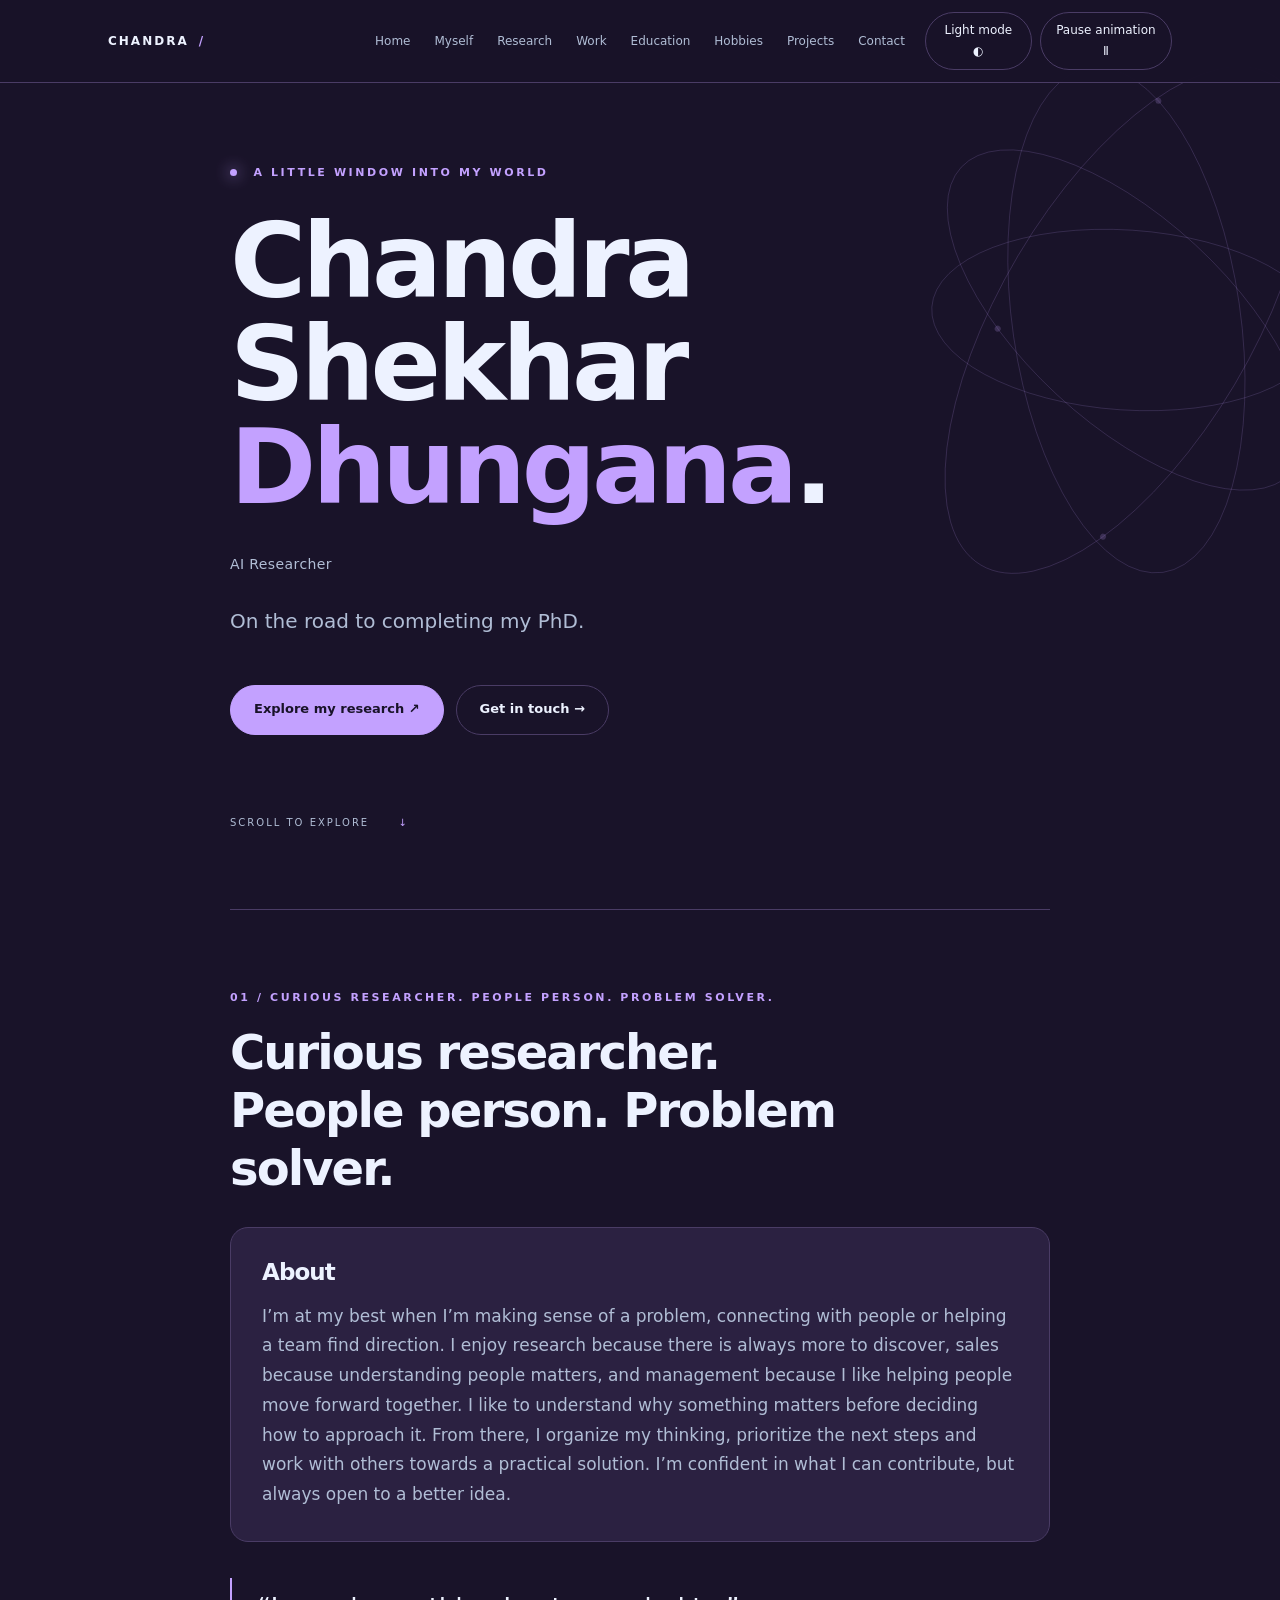
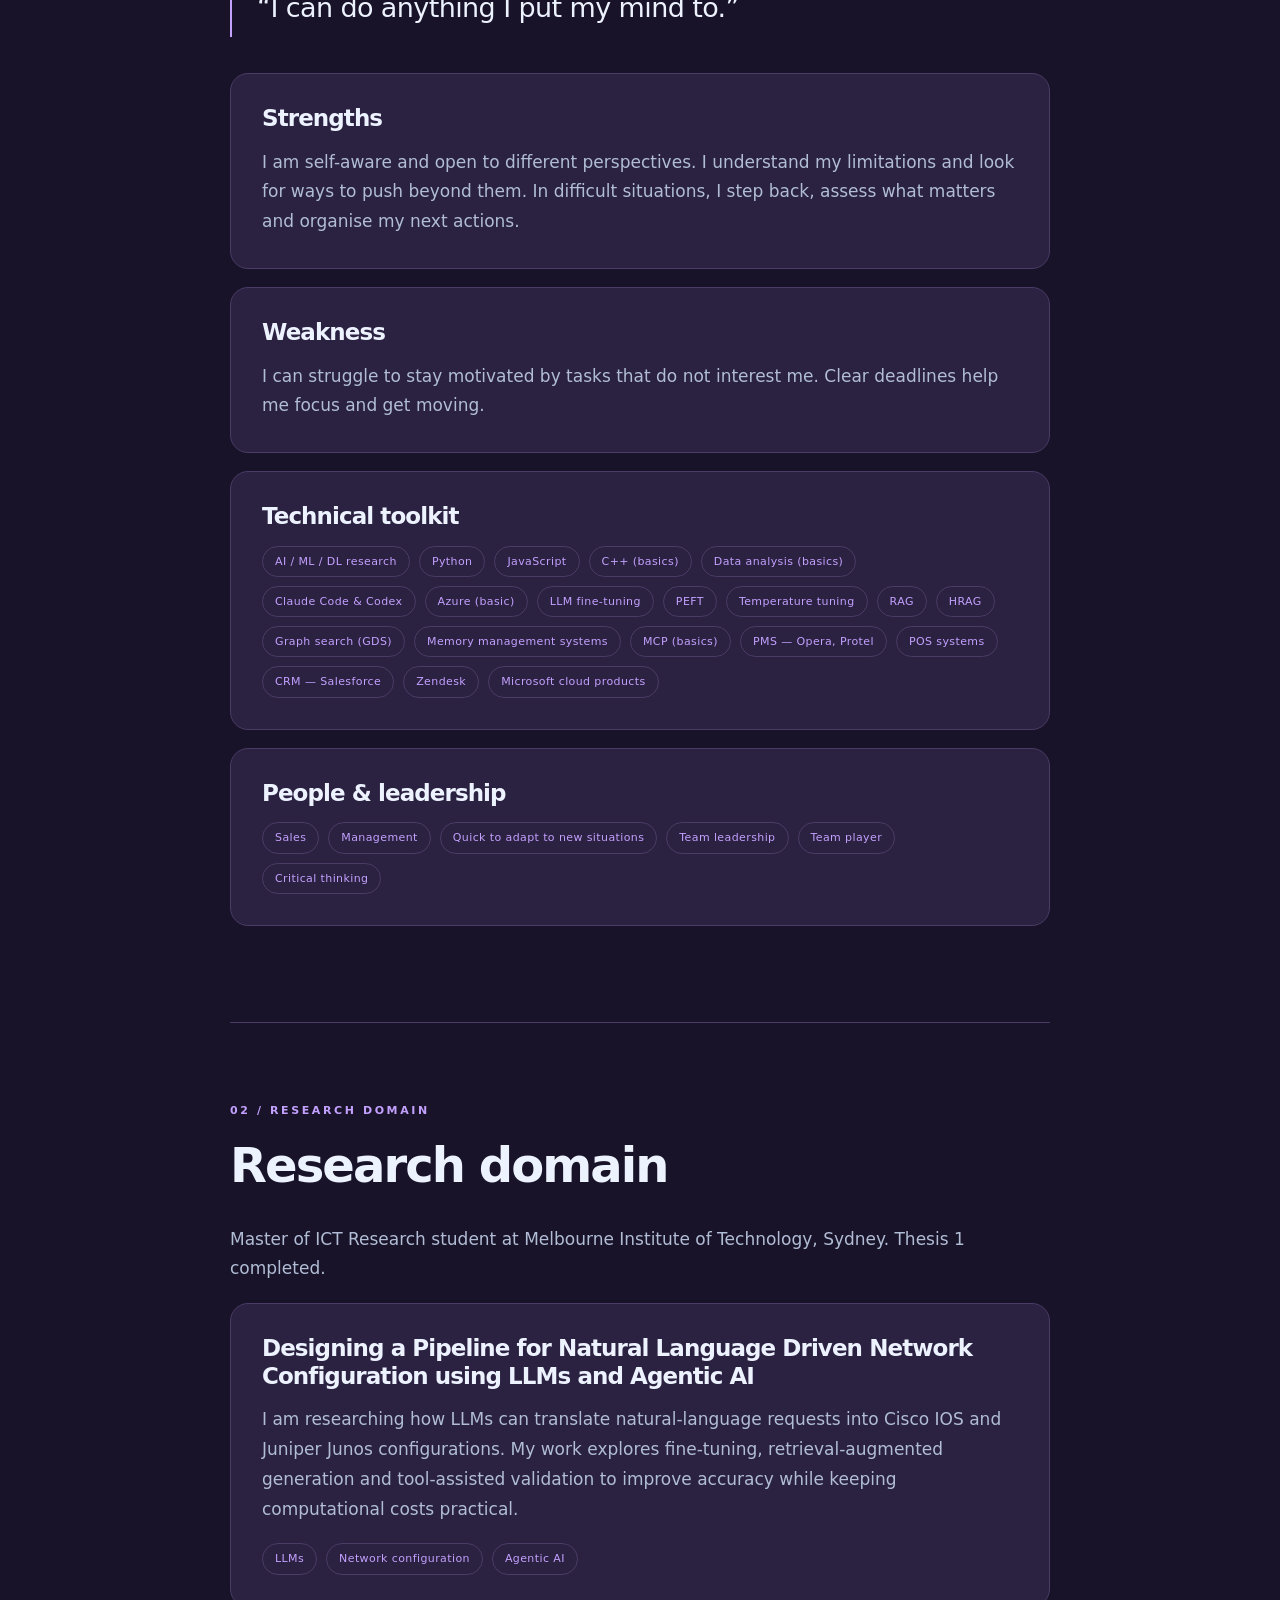
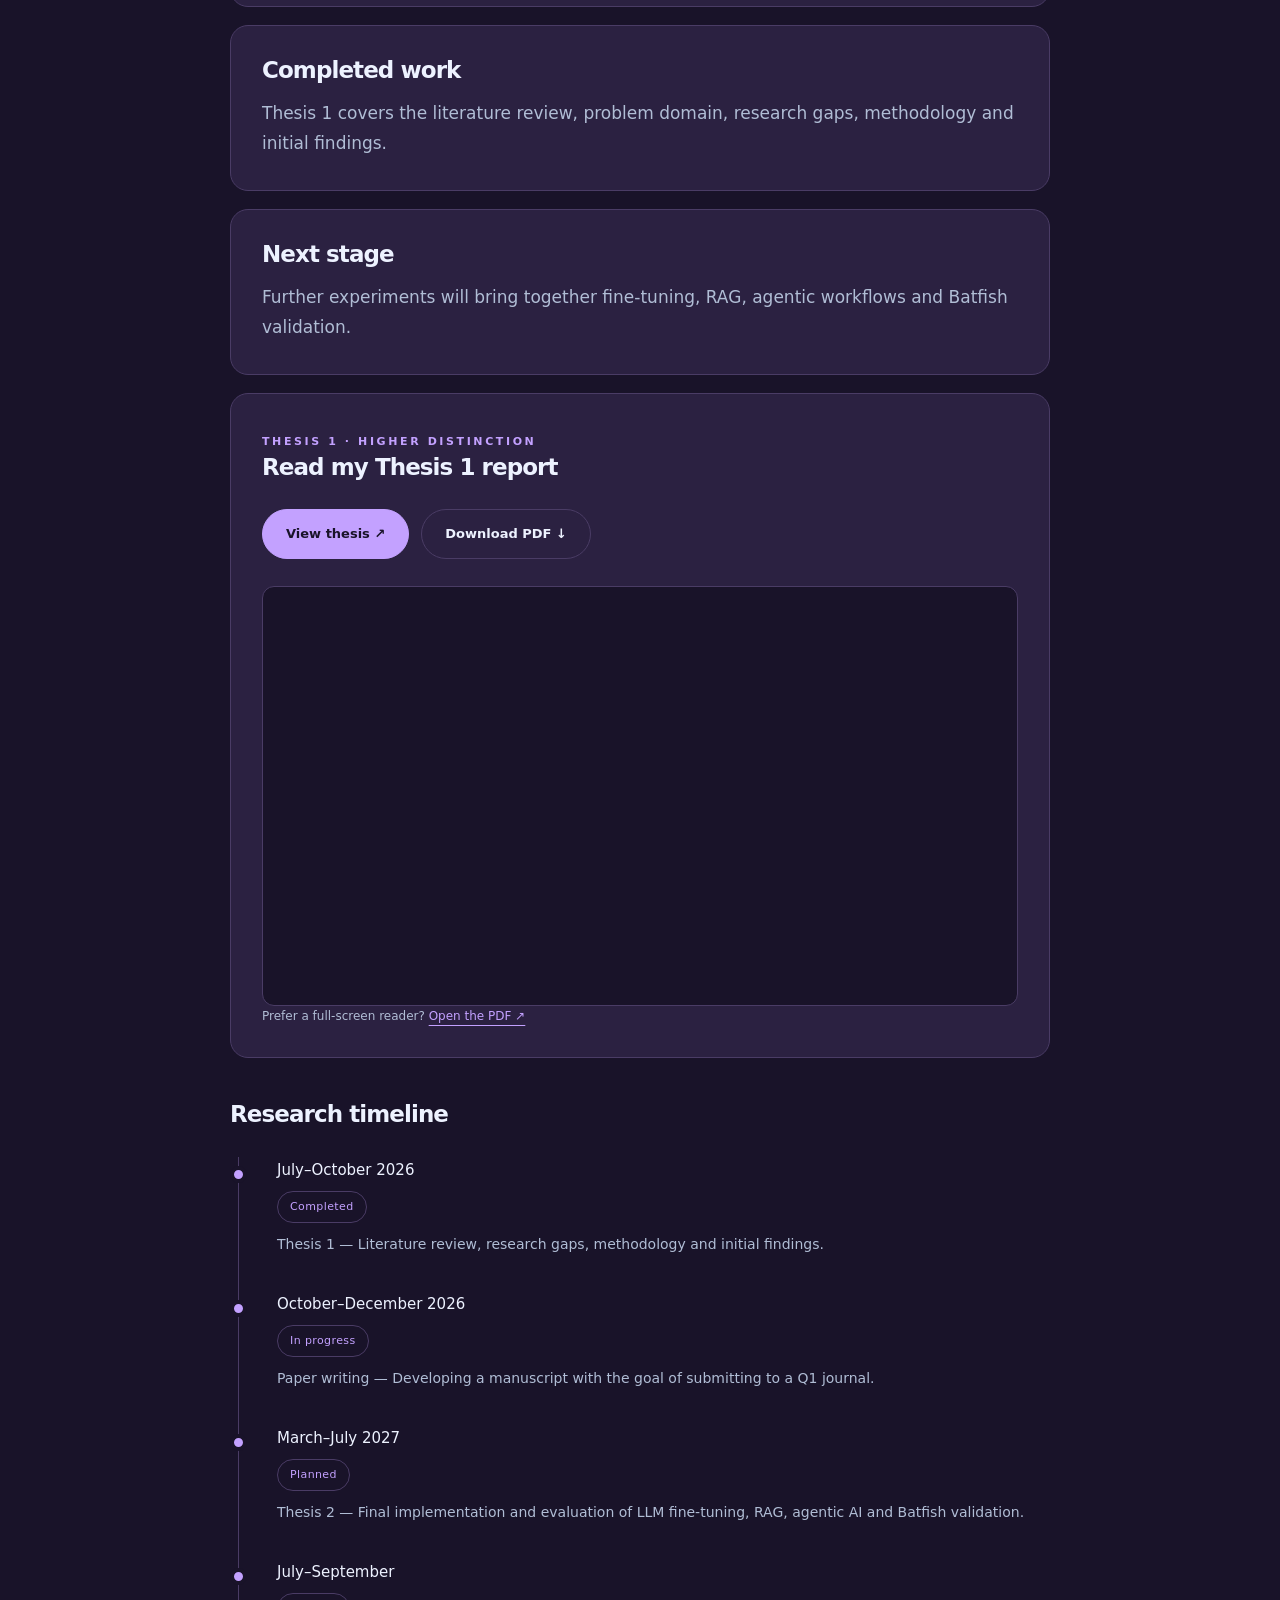
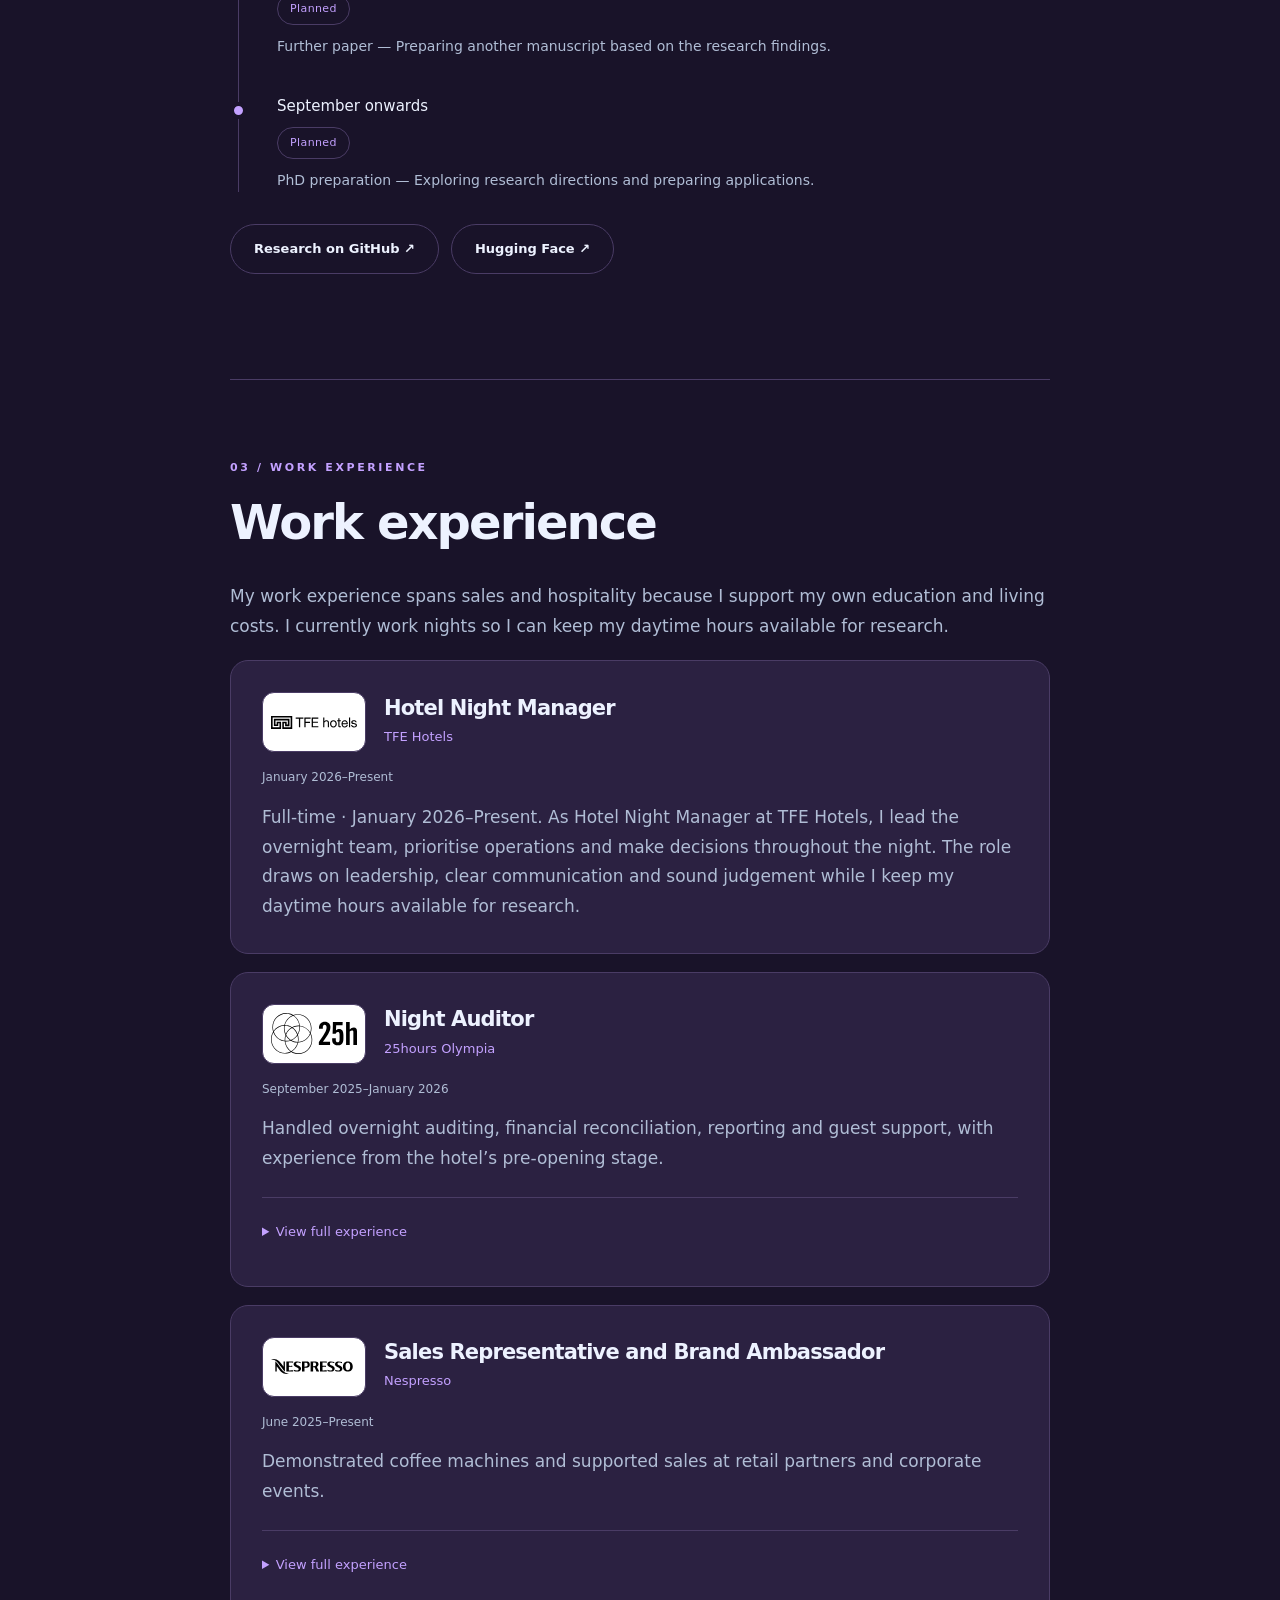
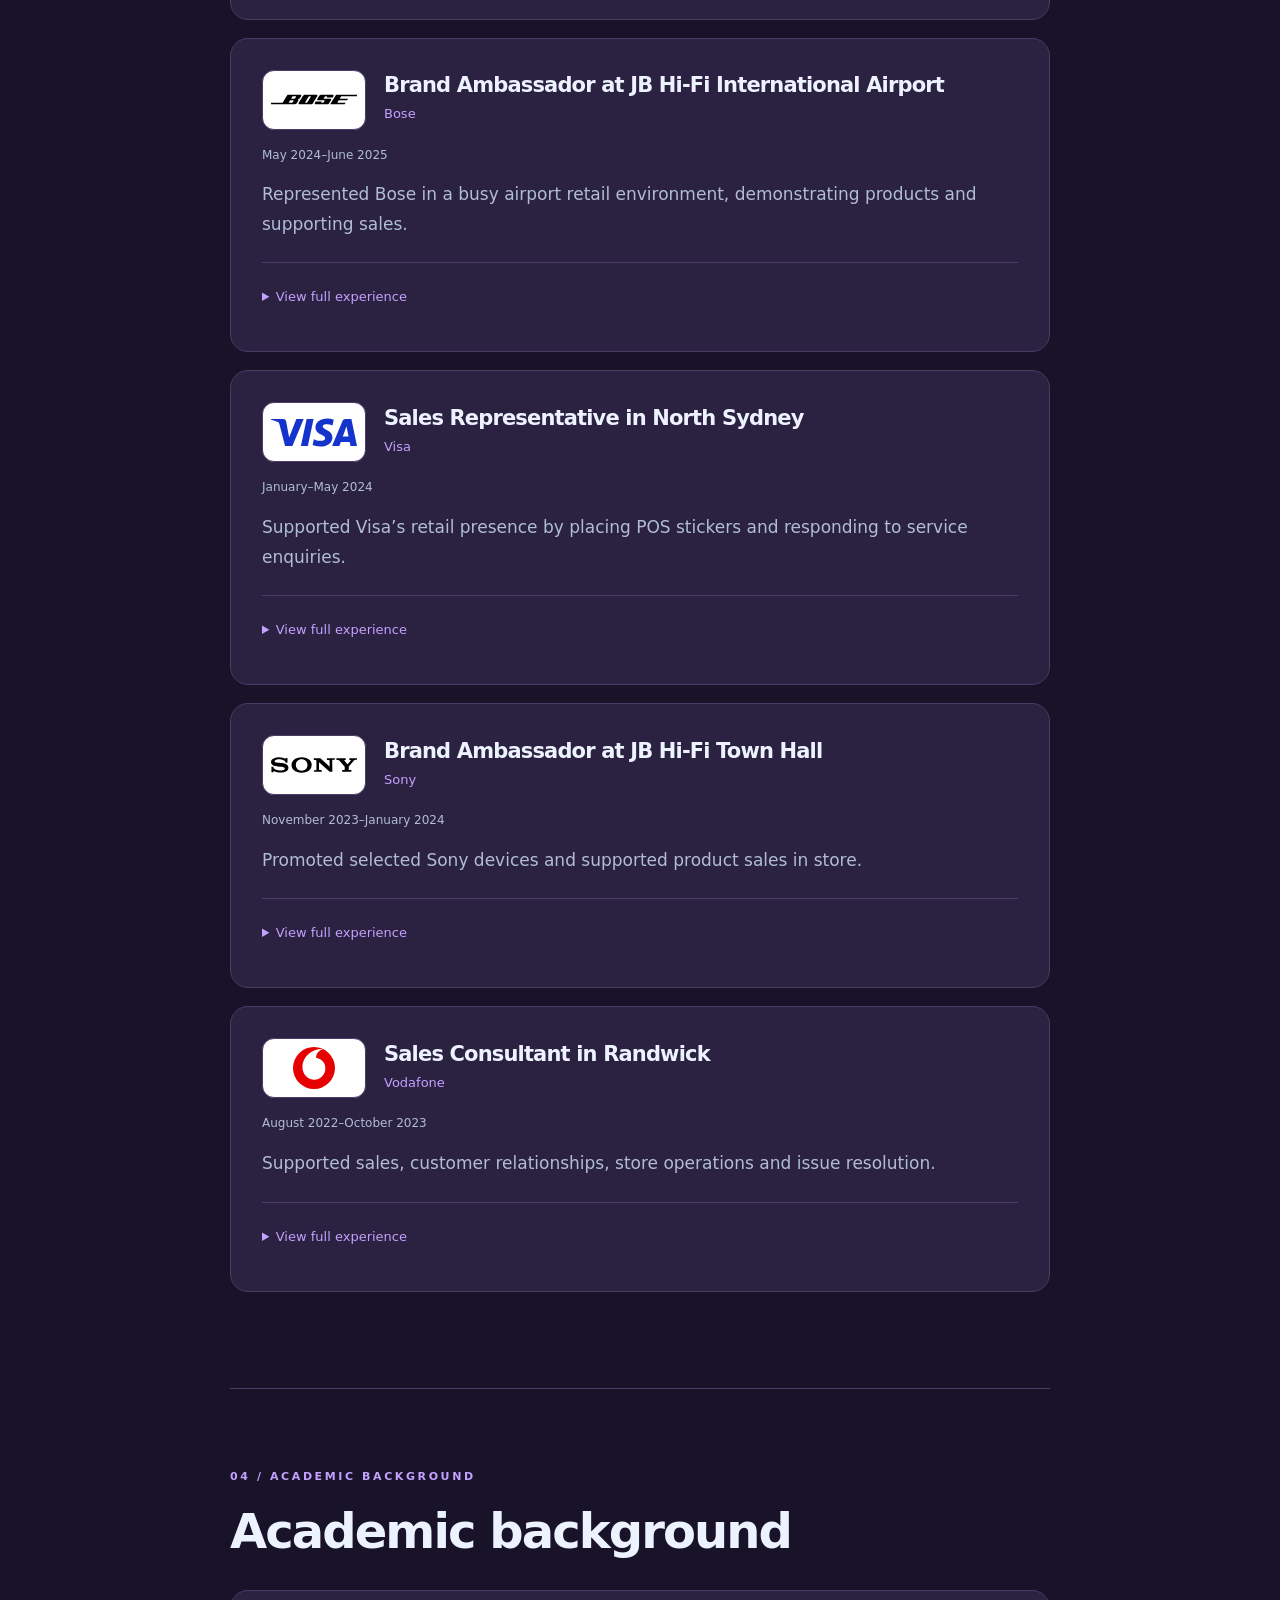
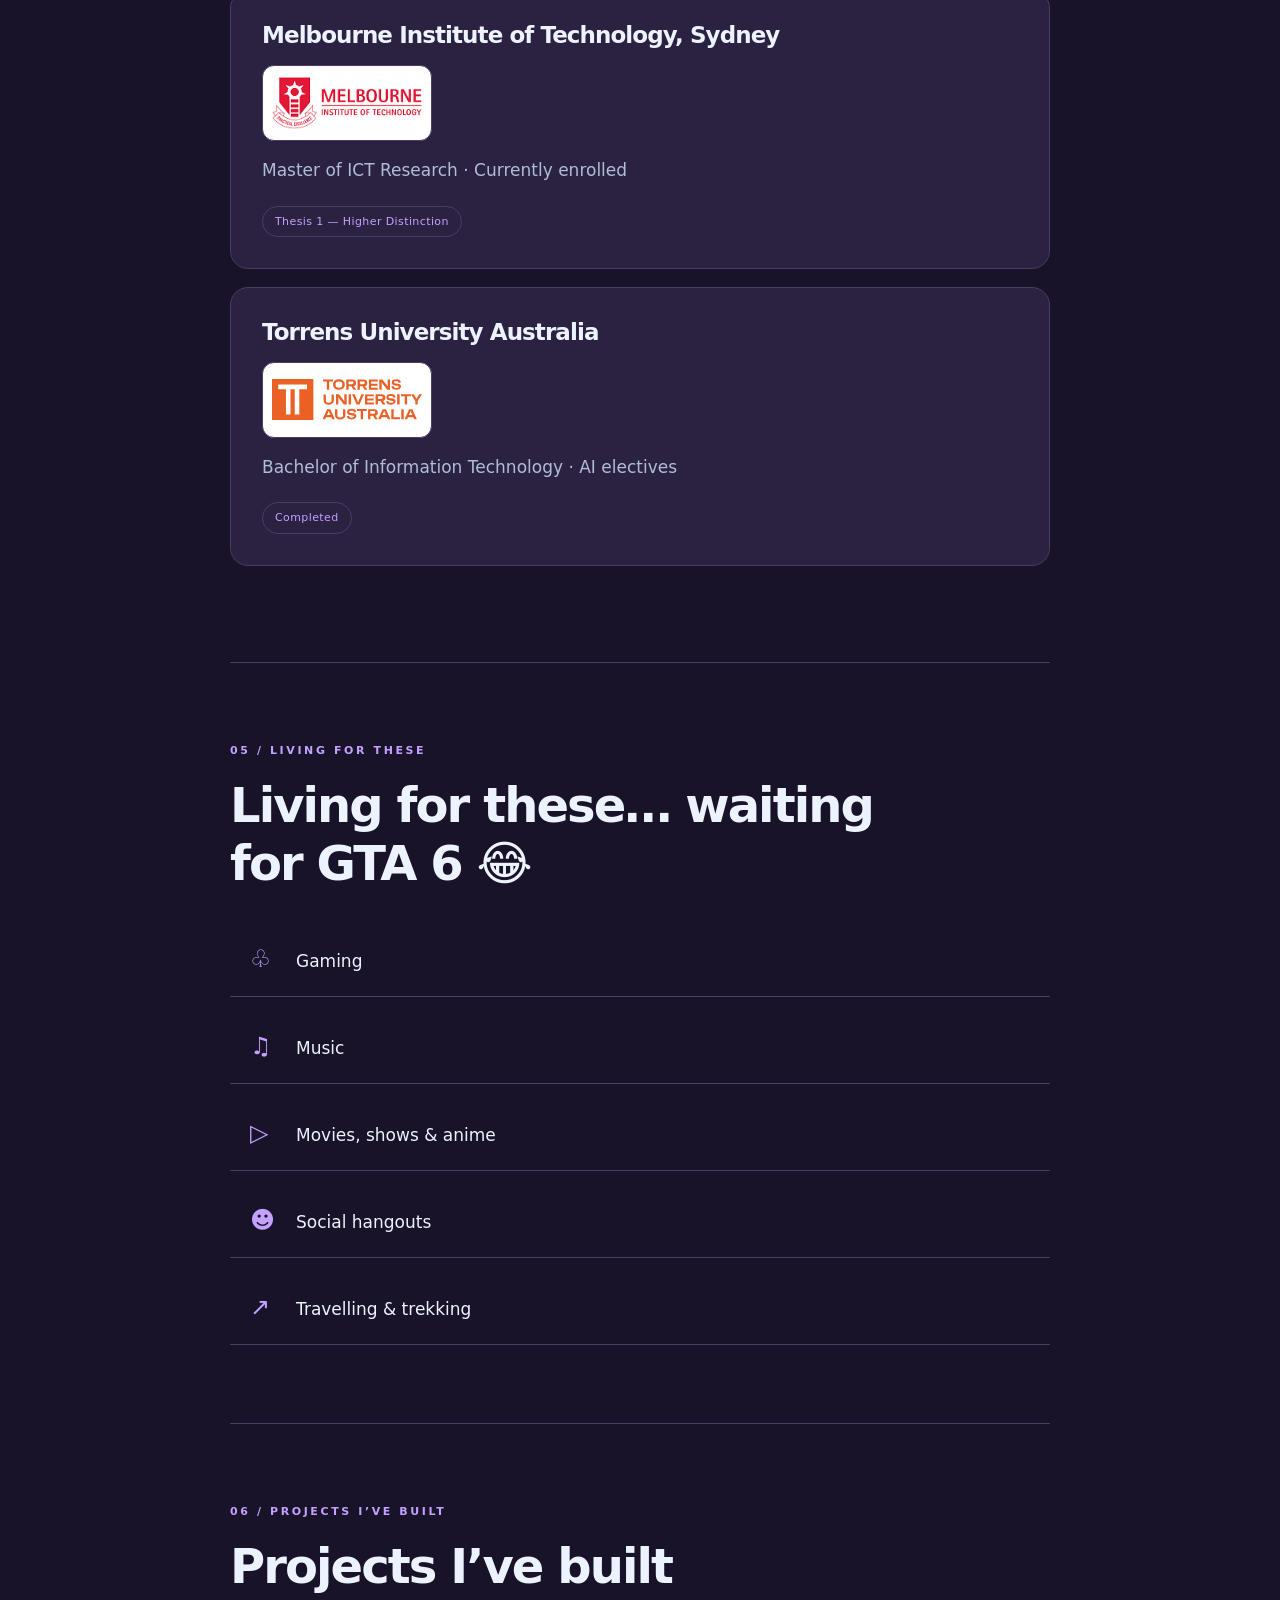
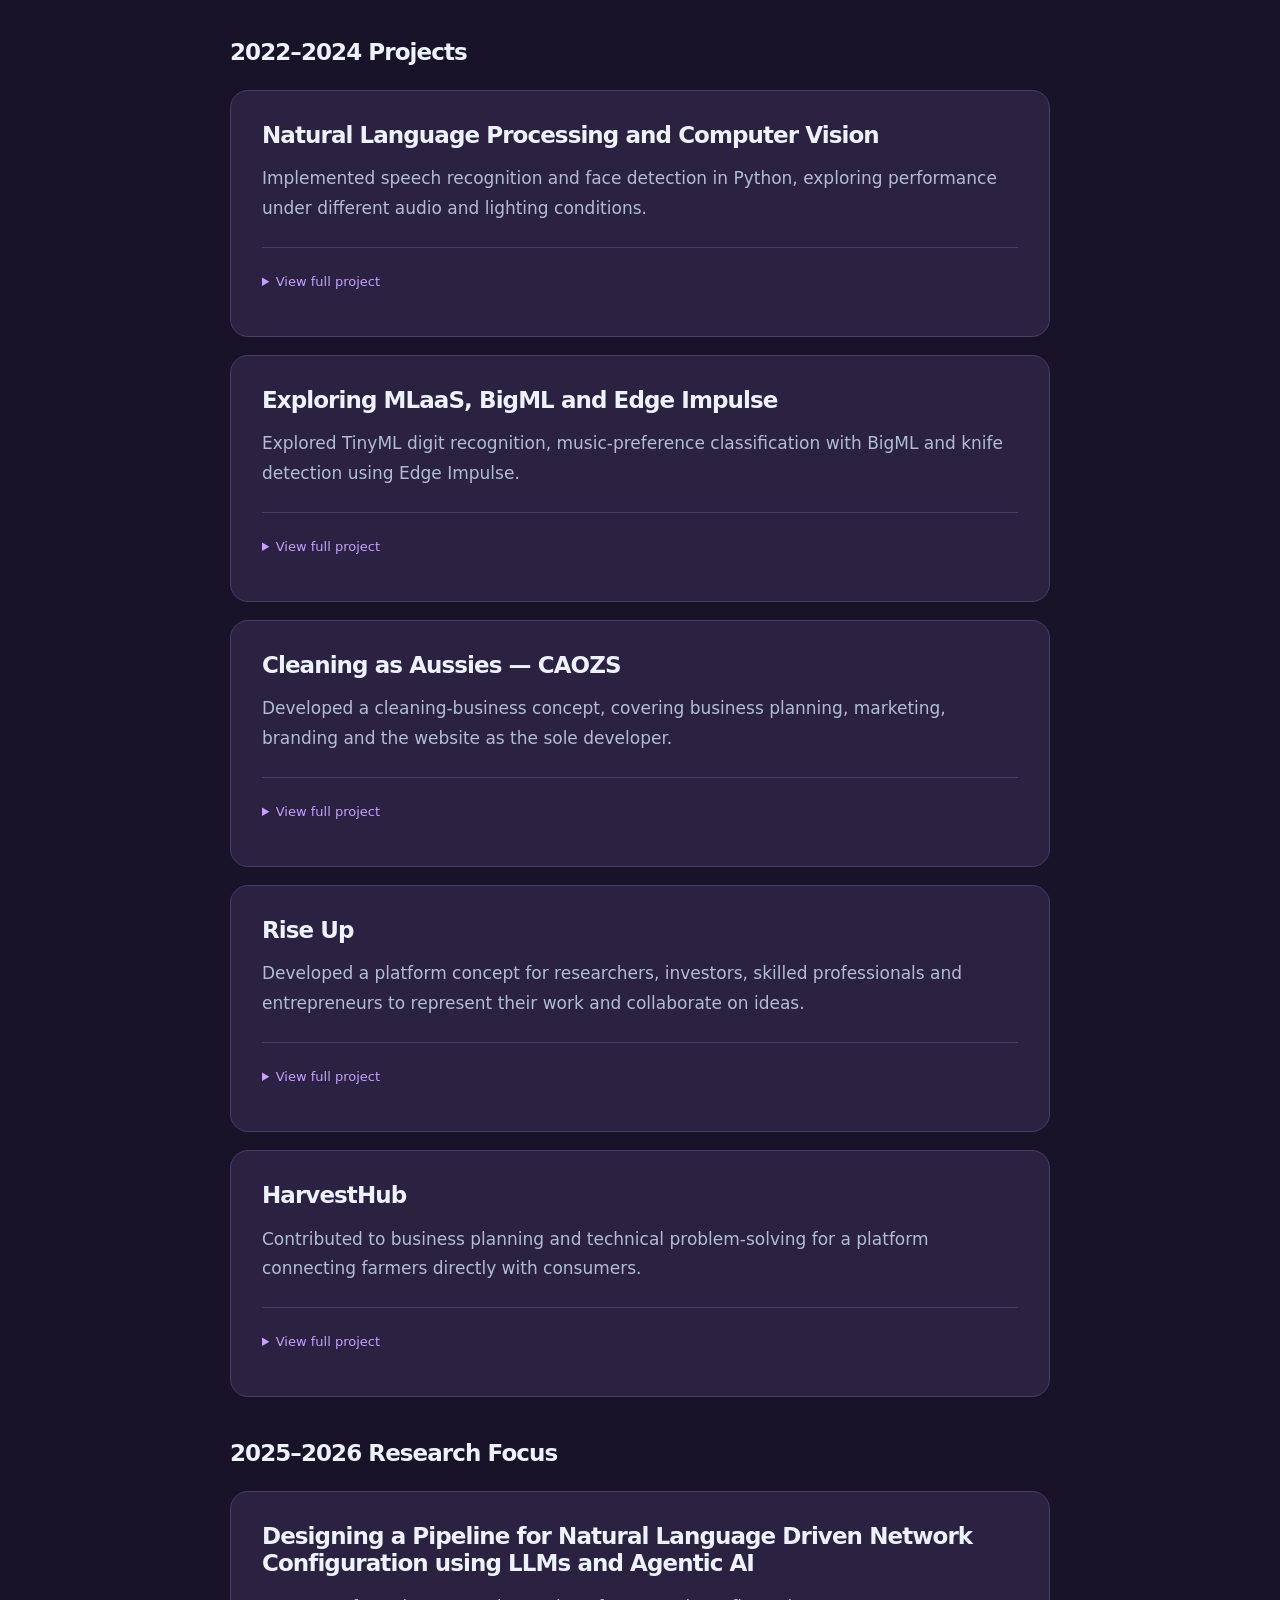
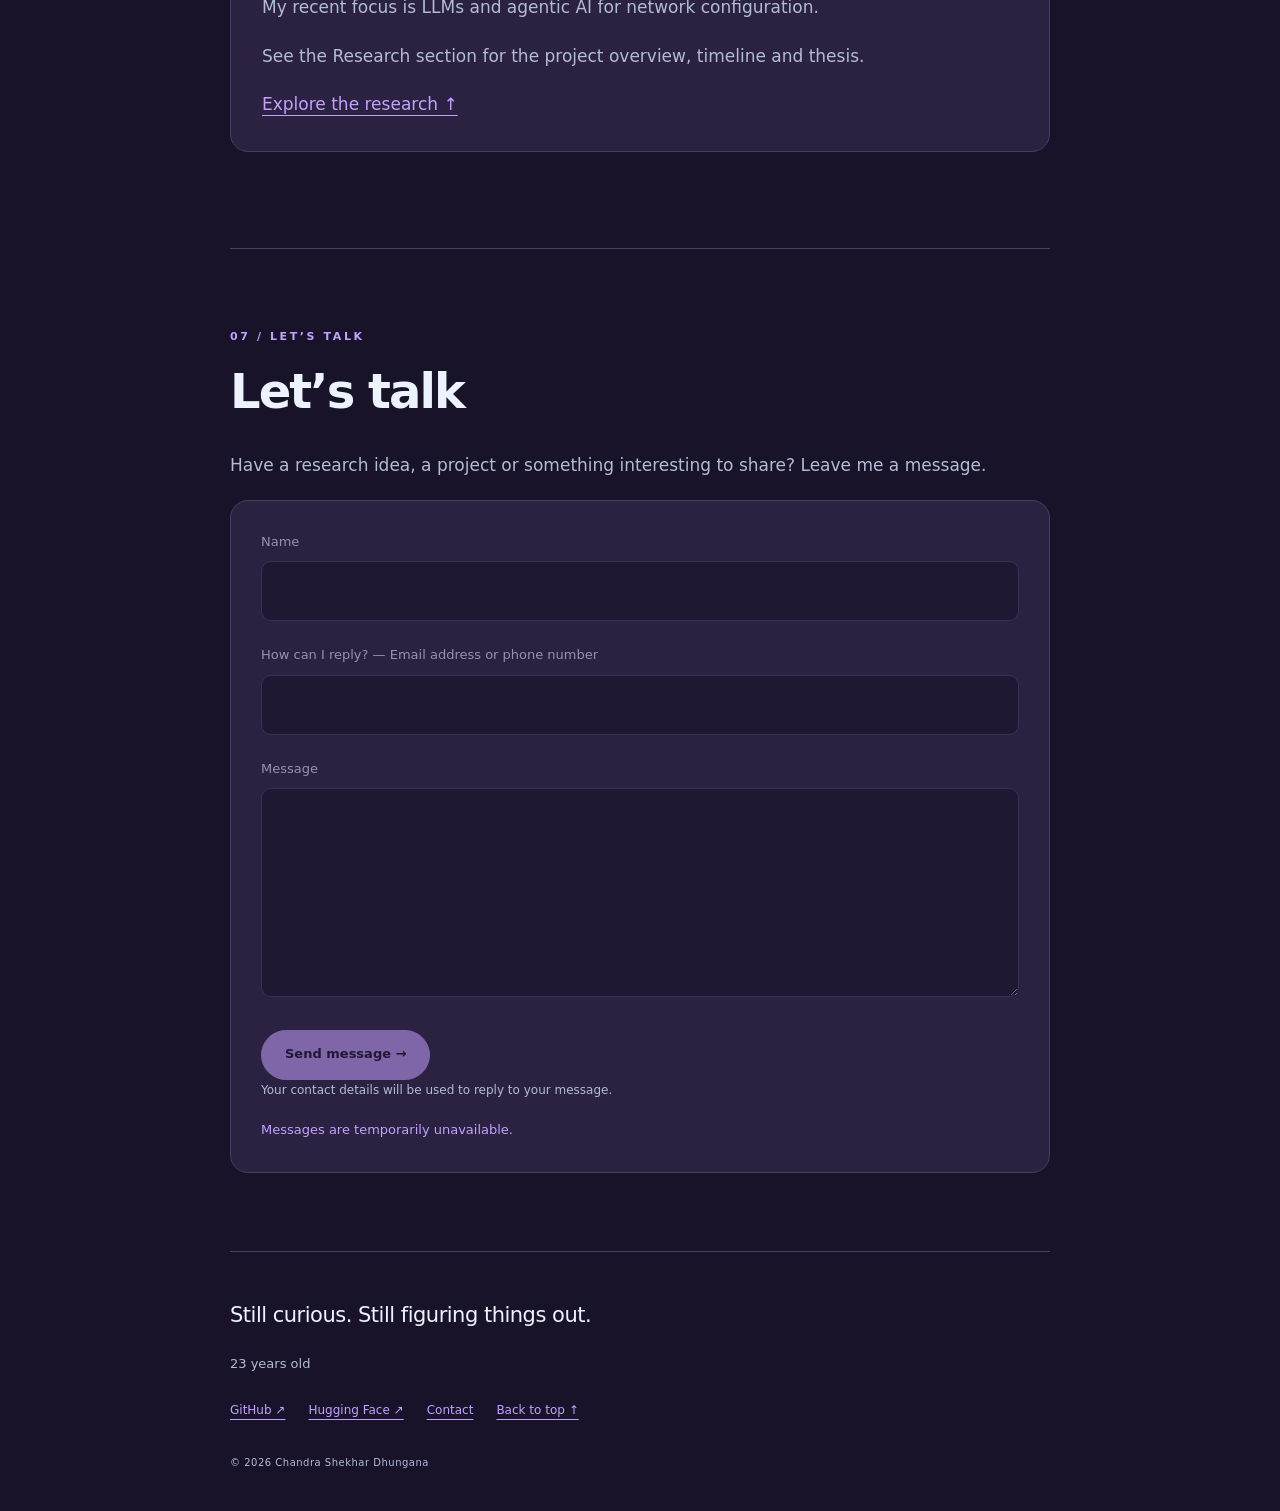
==== commit c5be88aa: "Update site content: headings, skills split, hobbies, age, remove nav logo mark Co-Authored-By: Clau" ====
--- a/index.html
+++ b/index.html
@@ -1 +1 @@
-<!doctype html><html lang="en" data-theme="dark"><head><meta charset="utf-8"><meta name="viewport" content="width=device-width,initial-scale=1"><title>Chandra Shekhar Dhungana | Research, people &amp; possibilities</title><meta name="description" content="A little window into my life, my research and what I’m working on next."><meta name="theme-color" content="#191329"><script>try{document.documentElement.dataset.theme=localStorage.getItem('orbital-theme')||'dark'}catch(e){}</script><link rel="icon" href="assets/favicon.svg"><link rel="stylesheet" href="assets/styles.css"><script src="assets/site.js" defer></script><script src="assets/background.js" defer></script></head><body id="top"><a class="skip" href="#main">Skip to content</a><canvas id="orbits" aria-hidden="true"></canvas><header><div class="header-inner"><a class="brand" href="index.html" aria-label="Chandra — home"><span class="brand-mark">c.</span> CHANDRA<span class="brand-dot"> / </span></a><div class="controls"><button id="theme" type="button">Light mode ◐</button><button id="motion" type="button" aria-pressed="false">Pause animation Ⅱ</button><button id="menu" class="menu" aria-expanded="false" aria-controls="nav">Menu ☰</button></div></div><nav id="nav" aria-label="Main navigation"><a href="index.html#home">Home</a><a href="index.html#myself">Myself</a><a href="index.html#research">Research</a><a href="index.html#work">Work</a><a href="index.html#education">Education</a><a href="index.html#hobbies">Hobbies</a><a href="index.html#projects">Projects</a><a href="index.html#contact">Contact</a></nav></header><main id="main"><section id="home" class="hero"><div class="eyebrow"><span class="live-dot"></span> A LITTLE WINDOW INTO MY WORLD</div><h1>Chandra<br>Shekhar<br><span>Dhungana<span class="heading-dot">.</span></span></h1><p class="roles">Researcher · Salesperson · Manager · Curious thinker</p><p class="intro">A little window into my life, my research and what I’m working on next.</p><div class="actions"><a class="button primary" href="#research">Explore my research ↗</a><a class="button" href="#contact">Get in touch →</a></div><a class="scroll-cue" href="#myself">SCROLL TO EXPLORE <span>↓</span></a></section><section id="myself" aria-labelledby="myself-title"><div class="section-label">01 / A curious mind. A practical approach.</div><h2 id="myself-title">A curious mind. A practical approach.</h2><article class="card "><h3>About</h3><p>I’m at my best when I’m making sense of a problem, connecting with people or helping a team find direction. I enjoy research because there is always more to discover, sales because understanding people matters, and management because I like helping people move forward together. I like to understand why something matters before deciding how to approach it. From there, I organize my thinking, prioritize the next steps and work with others towards a practical solution. I’m confident in what I can contribute, but always open to a better idea.</p></article><blockquote>“I can do anything I put my mind to.”</blockquote><article class="card "><h3>Strengths</h3><p>I am self-aware and open to different perspectives. I understand my limitations and look for ways to push beyond them. In difficult situations, I step back, assess what matters and organise my next actions.</p></article><article class="card "><h3>Weakness</h3><p>I can struggle to stay motivated by tasks that do not interest me. Clear deadlines help me focus and get moving.</p></article><article class="card "><h3>Skills</h3><div class="tags"><span>Sales</span><span>Customer service</span><span>Basic Python and JavaScript</span><span>Prompt preparation for Codex and Claude Code</span><span>Management</span><span>Team leadership</span><span>Basic LLM engineering</span></div></article></section><section id="research" aria-labelledby="research-title"><div class="section-label">02 / Turning intent into configuration.</div><h2 id="research-title">Turning intent into configuration.</h2><p>Master of ICT Research student at Melbourne Institute of Technology, Sydney. Thesis 1 completed — HD.</p><article class="card "><h3>Designing a Pipeline for Natural Language Driven Network Configuration using LLMs and Agentic AI</h3><p>I am researching how LLMs can translate natural-language requests into Cisco IOS and Juniper Junos configurations. My work explores fine-tuning, retrieval-augmented generation and tool-assisted validation to improve accuracy while keeping computational costs practical.</p><div class="tags"><span>LLMs</span><span>Network configuration</span><span>Agentic AI</span></div></article><article class="card "><h3>Completed work</h3><p>Thesis 1 covers the literature review, problem domain, research gaps, methodology and initial findings.</p></article><article class="card "><h3>Next stage</h3><p>Further experiments will bring together fine-tuning, RAG, agentic workflows and Batfish validation.</p></article><article class="card"><span class="eyebrow">THESIS 1 · HD</span><h3>Read my Thesis 1 report</h3><div class="actions"><a class="button primary" href="thesis.html">View thesis ↗</a><a class="button" href="assets/Thesis1_ChandraDhungana.pdf" download>Download PDF ↓</a></div><iframe class="pdf small-reader" src="assets/Thesis1_ChandraDhungana.pdf#page=1" title="Thesis 1 PDF preview" loading="lazy"></iframe><p class="caption">Prefer a full-screen reader? <a href="assets/Thesis1_ChandraDhungana.pdf" target="_blank">Open the PDF ↗</a></p></article><h3 class="subheading">Research timeline</h3><ol class="timeline"><li><time>July–October 2026</time><span class="pill">Completed</span><p>Thesis 1 — Literature review, research gaps, methodology and initial findings.</p></li><li><time>October–December 2026</time><span class="pill">In progress</span><p>Paper writing — Developing a manuscript with the goal of submitting to a Q1 journal.</p></li><li><time>March–July 2027</time><span class="pill">Planned</span><p>Thesis 2 — Final implementation and evaluation of LLM fine-tuning, RAG, agentic AI and Batfish validation.</p></li><li><time>July–September</time><span class="pill">Planned</span><p>Further paper — Preparing another manuscript based on the research findings.</p></li><li><time>September onwards</time><span class="pill">Planned</span><p>PhD preparation — Exploring research directions and preparing applications.</p></li></ol><div class="actions"><a class="button" href="https://github.com/Epetra1/llm-network-config-pipeline">Research on GitHub ↗</a><a class="button" href="https://huggingface.co/ChandraDhungana">Hugging Face ↗</a></div></section><section id="work" aria-labelledby="work-title"><div class="section-label">03 / People, service &amp; a little night shift.</div><h2 id="work-title">People, service &amp; a little night shift.</h2><p>My work experience spans sales and hospitality because I support my own education and living costs. I currently work nights so I can keep my daytime hours available for research.</p><article class="card job"><div class="role-heading"><a class="logo-tile" href="https://www.tfehotels.com" target="_blank" rel="noopener noreferrer" aria-label="TFE Hotels official website"><img class="brand-logo" src="assets/tfe-hotels.svg" alt="TFE Hotels logo" loading="lazy"></a><div><h3>Hotel Night Manager</h3><p class="org">TFE Hotels</p></div></div><p class="caption">January 2026–Present</p><p>Full-time · January 2026–Present. As Hotel Night Manager at TFE Hotels, I lead the overnight team, prioritise operations and make decisions throughout the night. The role draws on leadership, clear communication and sound judgement while I keep my daytime hours available for research.</p></article><article class="card job"><div class="role-heading"><a class="logo-tile" href="https://25hours-hotels.com" target="_blank" rel="noopener noreferrer" aria-label="25hours Hotels official website"><img class="brand-logo" src="assets/25hours.svg" alt="25hours Hotels logo" loading="lazy"></a><div><h3>Night Auditor</h3><p class="org">25hours Olympia</p></div></div><p class="caption">September 2025–January 2026</p><p>Handled overnight auditing, financial reconciliation, reporting and guest support, with experience from the hotel’s pre-opening stage.</p><details><summary>View full experience</summary><div class="original"><p>Responsibility – Assisting with all night auditing tasks such as – Reports documentation and emailing to respective departments, Balancing venue POS to OPERA reconciliation, PM account Management, Open folio follow-ups, Arrival – Departure charges and reservation notes verification, trace follow-ups, Daily Handover-log management and acknowledgement and more. Check-in-Checkout guests, follow up guest requests and coordinate with Housekeeping for smooth service. Achievements: Understood and got fluent in System, Operation and Guest Service in short period of time.</p><h4>Operational and pre-opening experience</h4><p>Working at 25hours Olympia (Accor property), one of the finest boutique hotels with huge popularity and a strong brand image, especially in Europe and Dubai, gave me deeper exposure to hotel operations. From pre-opening training to the initial phase of a challenging opening, I gained valuable hands-on experience. I was personally hired around 5–6 weeks prior to the opening date and was trained in the system, daily operations, and brand values to align with the team vibe and ensure a smooth opening. During the pre-opening phase, we assisted the team by decorating the front desk and supporting housekeeping in decorating rooms as per the planogram. We were also given multiple tours of the unfinished building, which helped us gain a deeper understanding of the building layout and design.</p><p>From the day we were open, night team operated without Night manager for about 2 months. Me and my colleagues drafted all tasks needs to be done according to dynamic requirements of different departments. Balancing finances of 4 different venues, forwarding reports to specific departments, creating SOPs (cause of initial stage of opening), insuring smooth Arrival and Departure, VIP listing, Excell format creation for different lists (NoShow, Availability of Week, Events, and more ) with alignment of brand value (colour code, Email formats, Brand slogans ) were some of tasks our night team seemed to successfully accomplish.</p></div></details></article><article class="card job"><div class="role-heading"><a class="logo-tile" href="https://www.nespresso.com/au/en" target="_blank" rel="noopener noreferrer" aria-label="Nespresso official website"><img class="brand-logo" src="assets/nespresso.svg" alt="Nespresso logo" loading="lazy"></a><div><h3>Sales Representative and Brand Ambassador</h3><p class="org">Nespresso</p></div></div><p class="caption">June 2025–Present</p><p>Demonstrated coffee machines and supported sales at retail partners and corporate events.</p><details><summary>View full experience</summary><div class="original"><p>Responsibility: Demonstration and Sales of coffee machines in Retail partners (Harvey Norman, The Good Guys, etc.) and sometimes Commercial Machine Demos on Event Venues (Doltone house) on special corporate events. Achieved great sales results (specially on busy times such as black Friday and boxing day) and were able to gradually improve in coffee testing quality.</p></div></details></article><article class="card job"><div class="role-heading"><a class="logo-tile" href="https://www.bose.com" target="_blank" rel="noopener noreferrer" aria-label="Bose official website"><img class="brand-logo" src="assets/bose.svg" alt="Bose logo" width="48" height="48" loading="lazy"></a><div><h3>Brand Ambassador at JB Hi-Fi International Airport</h3><p class="org">Bose</p></div></div><p class="caption">May 2024–June 2025</p><p>Represented Bose in a busy airport retail environment, demonstrating products and supporting sales.</p><details><summary>View full experience</summary><div class="original"><p>Represent Bose in a high-traffic store, driving sales. Achieved record-breaking sales, exceeding targets, and impressing managers</p></div></details></article><article class="card job"><div class="role-heading"><a class="logo-tile" href="https://www.visa.com" target="_blank" rel="noopener noreferrer" aria-label="Visa official website"><img class="brand-logo" src="assets/visa.svg" alt="Visa logo" width="48" height="48" loading="lazy"></a><div><h3>Sales Representative in North Sydney</h3><p class="org">Visa</p></div></div><p class="caption">January–May 2024</p><p>Supported Visa’s retail presence by placing POS stickers and responding to service enquiries.</p><details><summary>View full experience</summary><div class="original"><p>Deployed POS stickers and handled Visa service queries. Recognized as a top performer in NSW.</p></div></details></article><article class="card job"><div class="role-heading"><a class="logo-tile" href="https://www.sony.com" target="_blank" rel="noopener noreferrer" aria-label="Sony official website"><img class="brand-logo" src="assets/sony.svg" alt="Sony logo" width="48" height="48" loading="lazy"></a><div><h3>Brand Ambassador at JB Hi-Fi Town Hall</h3><p class="org">Sony</p></div></div><p class="caption">November 2023–January 2024</p><p>Promoted selected Sony devices and supported product sales in store.</p><details><summary>View full experience</summary><div class="original"><p>Drove sales of targeted devices in JB Hi-fi. Achieved Best Performer in NSW for targeted device sales.</p></div></details></article><article class="card job"><div class="role-heading"><a class="logo-tile" href="https://www.vodafone.com" target="_blank" rel="noopener noreferrer" aria-label="Vodafone official website"><img class="brand-logo" src="assets/vodafone.svg" alt="Vodafone logo" width="48" height="48" loading="lazy"></a><div><h3>Sales Consultant in Randwick</h3><p class="org">Vodafone</p></div></div><p class="caption">August 2022–October 2023</p><p>Supported sales, customer relationships, store operations and issue resolution.</p><details><summary>View full experience</summary><div class="original"><p>Drove sales, maintained customer relations, handled store functions, led team strategies, and resolved issues. Achievement: Got 100% in misery shopper within 2 and half months of getting into sales and customer service.</p></div></details></article></section><section id="education" aria-labelledby="education-title"><div class="section-label">04 / Always learning.</div><h2 id="education-title">Always learning.</h2><article class="card "><h3>Melbourne Institute of Technology, Sydney</h3><a class="logo-tile edu-logo" href="https://www.mit.edu.au" target="_blank" rel="noopener noreferrer" aria-label="Melbourne Institute of Technology official website"><img class="brand-logo" src="assets/melbourne-institute-of-technology.png" alt="Melbourne Institute of Technology logo" loading="lazy"></a><p>Master of ICT Research · Currently enrolled</p><span class="pill">Thesis 1 — HD</span></article><article class="card "><h3>Torrens University Australia</h3><a class="logo-tile edu-logo" href="https://www.torrens.edu.au" target="_blank" rel="noopener noreferrer" aria-label="Torrens University Australia official website"><img class="brand-logo" src="assets/torrens-university.svg" alt="Torrens University Australia logo" loading="lazy"></a><p>Bachelor of Information Technology · AI electives</p><span class="pill">Completed</span></article></section><section id="hobbies" aria-labelledby="hobbies-title"><div class="section-label">05 / Away from the desk.</div><h2 id="hobbies-title">Away from the desk.</h2><div class="hobbies"><span><b aria-hidden="true">♧</b>Gaming</span><span><b aria-hidden="true">♫</b>Music</span><span><b aria-hidden="true">▷</b>Movies</span><span><b aria-hidden="true">✧</b>Anime</span><span><b aria-hidden="true">☻</b>Social hangouts</span><span><b aria-hidden="true">↗</b>Travelling</span></div></section><section id="projects" aria-labelledby="projects-title"><div class="section-label">06 / Ideas made tangible.</div><h2 id="projects-title">Ideas made tangible.</h2><h3 class="subheading">2022–2024 Projects</h3><article class="card "><h3>Natural Language Processing and Computer Vision</h3><p>Implemented speech recognition and face detection in Python, exploring performance under different audio and lighting conditions.</p><details><summary>View full project</summary><div class="original"><p>1. Natural Language Processing and Computer Vision Problem Sets: <a href="https://drive.google.com/drive/folders/1Ue8qnghkkoaiQyvmIVMZcA1LRDP1FXZn?usp=drive_link" target="_blank" rel="noopener noreferrer">https://drive.google.com/drive/folders/1Ue8qnghkkoaiQyvmIVMZcA1LRDP1FXZn?usp=drive_link</a></p><p>This project was the final assessment for the Application of Artificial Intelligence (AAI202) course. It involved implementing speech recognition and face detection using Python. The Google Speech Recognition API was used to convert spoken language into text, while the Haar Cascade Classifier identified faces in video frames. Testing showed high accuracy in controlled environments but faced challenges with noise and low light, highlighting areas for improvement.</p></div></details></article><article class="card "><h3>Exploring MLaaS, BigML and Edge Impulse</h3><p>Explored TinyML digit recognition, music-preference classification with BigML and knife detection using Edge Impulse.</p><details><summary>View full project</summary><div class="original"><p>2. Exploring MLaaS, BigML, and Edge Impulse for AI-Driven Predictions: <a href="https://drive.google.com/drive/folders/1Zw0yWDZRpRMBWHrkY9YLiBxBuYZ8Fo6B?usp=drive_link" target="_blank" rel="noopener noreferrer">https://drive.google.com/drive/folders/1Zw0yWDZRpRMBWHrkY9YLiBxBuYZ8Fo6B?usp=drive_link</a></p><p>In this journey: I conducted research on implementing machine learning for handwritten digit recognition using TinyML. This study explores the use of TensorFlow Lite and the MNIST dataset to develop an optimized model for deployment on resource-constrained devices like the Raspberry Pi Pico.</p><p>I researched Machine Learning as a Service (MLaaS) using the BigML platform. I explored the entire machine learning pipeline, from data preprocessing to model evaluation, focusing on a classification task to predict user preferences for music tracks.</p><p>I developed a knife detection model using Edge Impulse.</p></div></details></article><article class="card "><h3>Cleaning as Aussies — CAOZS</h3><p>Developed a cleaning-business concept, covering business planning, marketing, branding and the website as the sole developer.</p><details><summary>View full project</summary><div class="original"><p>Cleaning as Aussies (CAOZS) Website: <a href="https://www.caozs.com" target="_blank" rel="noopener noreferrer">www.caozs.com</a> Project Link: <a href="https://github.com/123epetra/Clean-Aussie" target="_blank" rel="noopener noreferrer">https://github.com/123epetra/Clean-Aussie</a></p><p>This was one of my first Work-Integrated Learning (WIL) projects. I wanted to explore the cleaning industry because I observed numerous inefficiencies that could be resolved through critical thinking and proper planning, such as subcontracting chains that break trust, transparency, and job effectiveness.</p><p>I was the sole developer for this project, handling everything from business planning to technical solutions. I created the business plan, marketing strategy, name, logo, website, and all necessary components.</p></div></details></article><article class="card "><h3>Rise Up</h3><p>Developed a platform concept for researchers, investors, skilled professionals and entrepreneurs to represent their work and collaborate on ideas.</p><details><summary>View full project</summary><div class="original"><p>Rise Up (Researchers, Investors, Skilled Professionals, Entrepreneurs) Backend (Django App): <a href="https://github.com/Epetra1/Dream_RiseUp_django" target="_blank" rel="noopener noreferrer">https://github.com/Epetra1/Dream_RiseUp_django</a> Frontend (React App): <a href="https://github.com/Epetra1/Dream_RiseUp_react" target="_blank" rel="noopener noreferrer">https://github.com/Epetra1/Dream_RiseUp_react</a> This is an ongoing project aimed at building a platform for innovation. It enables entrepreneurs, investors, researchers, skilled professionals, and enthusiasts to collaborate and develop new ideas and projects to create a better world.</p><p>The core purpose of this platform is to effectively document and represent various entities—such as businesses, individuals, ideas, companies, books, and more, so that their digital presence is an accurate reflection of reality, unlike social media, where representation is often more fantasy than fact.</p></div></details></article><article class="card "><h3>HarvestHub</h3><p>Contributed to business planning and technical problem-solving for a platform connecting farmers directly with consumers.</p><details><summary>View full project</summary><div class="original"><p>HarvestHub <a href="https://drive.google.com/drive/folders/1ALW5fD-l3rJAIwKv1uz1VFoNXuuGWmMb?usp=drive_link" target="_blank" rel="noopener noreferrer">https://drive.google.com/drive/folders/1ALW5fD-l3rJAIwKv1uz1VFoNXuuGWmMb?usp=drive_link</a></p><p>This WIL project was developed as part of our AWT assessment. It presents a solution to food waste reduction, increasing farmers&#x27; profitability, and controlling costs by creating a platform where farmers and consumers can trade directly without middlemen.</p><p>My contribution focused on business planning and addressing technical challenges.</p></div></details></article><h3 class="subheading">2025–2026 Research Focus</h3><article class="card "><h3>Designing a Pipeline for Natural Language Driven Network Configuration using LLMs and Agentic AI</h3><p>My recent focus is LLMs and agentic AI for network configuration.</p><p>See the Research section for the project overview, timeline and thesis.</p><a class="text-link" href="#research">Explore the research ↑</a></article></section><section id="contact" aria-labelledby="contact-title"><div class="section-label">07 / Let’s talk</div><h2 id="contact-title">Let’s talk</h2><p>Have a research idea, a project or something interesting to share? Leave me a message.</p><form id="contact-form"><fieldset disabled><label for="name">Name</label><input id="name" name="name" autocomplete="name" minlength="2" maxlength="100" required><label for="reply">How can I reply? — Email address or phone number</label><input id="reply" name="reply" autocomplete="email" maxlength="150" required><label for="message">Message</label><textarea id="message" name="message" rows="6" minlength="10" maxlength="5000" required></textarea><div class="honey" aria-hidden="true"><label>Leave blank<input name="website" tabindex="-1" autocomplete="off"></label></div><button class="button primary" type="submit">Send message →</button></fieldset><p class="caption">Your contact details will be used to reply to your message.</p><p class="form-status" role="status">Messages are temporarily unavailable.</p></form></section></main><footer><p class="footer-line">Still curious. Still figuring things out.</p><p id="age"></p><div class="footer-links"><a href="https://github.com/Epetra1">GitHub ↗</a><a href="https://huggingface.co/ChandraDhungana">Hugging Face ↗</a><a href="index.html#contact">Contact</a><a href="#top">Back to top ↑</a></div><small>© <span id="year">2026</span> Chandra Shekhar Dhungana</small></footer></body></html>+<!doctype html><html lang="en" data-theme="dark"><head><meta charset="utf-8"><meta name="viewport" content="width=device-width,initial-scale=1"><title>Chandra Shekhar Dhungana | Research, people &amp; possibilities</title><meta name="description" content="On the road to completing my PhD."><meta name="theme-color" content="#191329"><script>try{document.documentElement.dataset.theme=localStorage.getItem('orbital-theme')||'dark'}catch(e){}</script><link rel="icon" href="assets/favicon.svg"><link rel="stylesheet" href="assets/styles.css"><script src="assets/site.js" defer></script><script src="assets/background.js" defer></script></head><body id="top"><a class="skip" href="#main">Skip to content</a><canvas id="orbits" aria-hidden="true"></canvas><header><div class="header-inner"><a class="brand" href="index.html" aria-label="Chandra — home">CHANDRA<span class="brand-dot"> / </span></a><div class="controls"><button id="theme" type="button">Light mode ◐</button><button id="motion" type="button" aria-pressed="false">Pause animation Ⅱ</button><button id="menu" class="menu" aria-expanded="false" aria-controls="nav">Menu ☰</button></div></div><nav id="nav" aria-label="Main navigation"><a href="index.html#home">Home</a><a href="index.html#myself">Myself</a><a href="index.html#research">Research</a><a href="index.html#work">Work</a><a href="index.html#education">Education</a><a href="index.html#hobbies">Hobbies</a><a href="index.html#projects">Projects</a><a href="index.html#contact">Contact</a></nav></header><main id="main"><section id="home" class="hero"><div class="eyebrow"><span class="live-dot"></span> A LITTLE WINDOW INTO MY WORLD</div><h1>Chandra<br>Shekhar<br><span>Dhungana<span class="heading-dot">.</span></span></h1><p class="roles">AI Researcher</p><p class="intro">On the road to completing my PhD.</p><div class="actions"><a class="button primary" href="#research">Explore my research ↗</a><a class="button" href="#contact">Get in touch →</a></div><a class="scroll-cue" href="#myself">SCROLL TO EXPLORE <span>↓</span></a></section><section id="myself" aria-labelledby="myself-title"><div class="section-label">01 / Curious researcher. People person. Problem solver.</div><h2 id="myself-title">Curious researcher. People person. Problem solver.</h2><article class="card "><h3>About</h3><p>I’m at my best when I’m making sense of a problem, connecting with people or helping a team find direction. I enjoy research because there is always more to discover, sales because understanding people matters, and management because I like helping people move forward together. I like to understand why something matters before deciding how to approach it. From there, I organize my thinking, prioritize the next steps and work with others towards a practical solution. I’m confident in what I can contribute, but always open to a better idea.</p></article><blockquote>“I can do anything I put my mind to.”</blockquote><article class="card "><h3>Strengths</h3><p>I am self-aware and open to different perspectives. I understand my limitations and look for ways to push beyond them. In difficult situations, I step back, assess what matters and organise my next actions.</p></article><article class="card "><h3>Weakness</h3><p>I can struggle to stay motivated by tasks that do not interest me. Clear deadlines help me focus and get moving.</p></article><article class="card "><h3>Technical toolkit</h3><div class="tags"><span>AI / ML / DL research</span><span>Python</span><span>JavaScript</span><span>C++ (basics)</span><span>Data analysis (basics)</span><span>Claude Code &amp; Codex</span><span>Azure (basic)</span><span>LLM fine-tuning</span><span>PEFT</span><span>Temperature tuning</span><span>RAG</span><span>HRAG</span><span>Graph search (GDS)</span><span>Memory management systems</span><span>MCP (basics)</span><span>PMS — Opera, Protel</span><span>POS systems</span><span>CRM — Salesforce</span><span>Zendesk</span><span>Microsoft cloud products</span></div></article><article class="card "><h3>People &amp; leadership</h3><div class="tags"><span>Sales</span><span>Management</span><span>Quick to adapt to new situations</span><span>Team leadership</span><span>Team player</span><span>Critical thinking</span></div></article></section><section id="research" aria-labelledby="research-title"><div class="section-label">02 / Research domain</div><h2 id="research-title">Research domain</h2><p>Master of ICT Research student at Melbourne Institute of Technology, Sydney. Thesis 1 completed.</p><article class="card "><h3>Designing a Pipeline for Natural Language Driven Network Configuration using LLMs and Agentic AI</h3><p>I am researching how LLMs can translate natural-language requests into Cisco IOS and Juniper Junos configurations. My work explores fine-tuning, retrieval-augmented generation and tool-assisted validation to improve accuracy while keeping computational costs practical.</p><div class="tags"><span>LLMs</span><span>Network configuration</span><span>Agentic AI</span></div></article><article class="card "><h3>Completed work</h3><p>Thesis 1 covers the literature review, problem domain, research gaps, methodology and initial findings.</p></article><article class="card "><h3>Next stage</h3><p>Further experiments will bring together fine-tuning, RAG, agentic workflows and Batfish validation.</p></article><article class="card"><span class="eyebrow">THESIS 1 · HIGHER DISTINCTION</span><h3>Read my Thesis 1 report</h3><div class="actions"><a class="button primary" href="thesis.html">View thesis ↗</a><a class="button" href="assets/Thesis1_ChandraDhungana.pdf" download>Download PDF ↓</a></div><iframe class="pdf small-reader" src="assets/Thesis1_ChandraDhungana.pdf#page=1" title="Thesis 1 PDF preview" loading="lazy"></iframe><p class="caption">Prefer a full-screen reader? <a href="assets/Thesis1_ChandraDhungana.pdf" target="_blank">Open the PDF ↗</a></p></article><h3 class="subheading">Research timeline</h3><ol class="timeline"><li><time>July–October 2026</time><span class="pill">Completed</span><p>Thesis 1 — Literature review, research gaps, methodology and initial findings.</p></li><li><time>October–December 2026</time><span class="pill">In progress</span><p>Paper writing — Developing a manuscript with the goal of submitting to a Q1 journal.</p></li><li><time>March–July 2027</time><span class="pill">Planned</span><p>Thesis 2 — Final implementation and evaluation of LLM fine-tuning, RAG, agentic AI and Batfish validation.</p></li><li><time>July–September</time><span class="pill">Planned</span><p>Further paper — Preparing another manuscript based on the research findings.</p></li><li><time>September onwards</time><span class="pill">Planned</span><p>PhD preparation — Exploring research directions and preparing applications.</p></li></ol><div class="actions"><a class="button" href="https://github.com/Epetra1/llm-network-config-pipeline">Research on GitHub ↗</a><a class="button" href="https://huggingface.co/ChandraDhungana">Hugging Face ↗</a></div></section><section id="work" aria-labelledby="work-title"><div class="section-label">03 / Work experience</div><h2 id="work-title">Work experience</h2><p>My work experience spans sales and hospitality because I support my own education and living costs. I currently work nights so I can keep my daytime hours available for research.</p><article class="card job"><div class="role-heading"><a class="logo-tile" href="https://www.tfehotels.com" target="_blank" rel="noopener noreferrer" aria-label="TFE Hotels official website"><img class="brand-logo" src="assets/tfe-hotels.svg" alt="TFE Hotels logo" loading="lazy"></a><div><h3>Hotel Night Manager</h3><p class="org">TFE Hotels</p></div></div><p class="caption">January 2026–Present</p><p>Full-time · January 2026–Present. As Hotel Night Manager at TFE Hotels, I lead the overnight team, prioritise operations and make decisions throughout the night. The role draws on leadership, clear communication and sound judgement while I keep my daytime hours available for research.</p></article><article class="card job"><div class="role-heading"><a class="logo-tile" href="https://25hours-hotels.com" target="_blank" rel="noopener noreferrer" aria-label="25hours Hotels official website"><img class="brand-logo" src="assets/25hours.svg" alt="25hours Hotels logo" loading="lazy"></a><div><h3>Night Auditor</h3><p class="org">25hours Olympia</p></div></div><p class="caption">September 2025–January 2026</p><p>Handled overnight auditing, financial reconciliation, reporting and guest support, with experience from the hotel’s pre-opening stage.</p><details><summary>View full experience</summary><div class="original"><p>Responsibility – Assisting with all night auditing tasks such as – Reports documentation and emailing to respective departments, Balancing venue POS to OPERA reconciliation, PM account Management, Open folio follow-ups, Arrival – Departure charges and reservation notes verification, trace follow-ups, Daily Handover-log management and acknowledgement and more. Check-in-Checkout guests, follow up guest requests and coordinate with Housekeeping for smooth service. Achievements: Understood and got fluent in System, Operation and Guest Service in short period of time.</p><h4>Operational and pre-opening experience</h4><p>Working at 25hours Olympia (Accor property), one of the finest boutique hotels with huge popularity and a strong brand image, especially in Europe and Dubai, gave me deeper exposure to hotel operations. From pre-opening training to the initial phase of a challenging opening, I gained valuable hands-on experience. I was personally hired around 5–6 weeks prior to the opening date and was trained in the system, daily operations, and brand values to align with the team vibe and ensure a smooth opening. During the pre-opening phase, we assisted the team by decorating the front desk and supporting housekeeping in decorating rooms as per the planogram. We were also given multiple tours of the unfinished building, which helped us gain a deeper understanding of the building layout and design.</p><p>From the day we were open, night team operated without Night manager for about 2 months. Me and my colleagues drafted all tasks needs to be done according to dynamic requirements of different departments. Balancing finances of 4 different venues, forwarding reports to specific departments, creating SOPs (cause of initial stage of opening), insuring smooth Arrival and Departure, VIP listing, Excell format creation for different lists (NoShow, Availability of Week, Events, and more ) with alignment of brand value (colour code, Email formats, Brand slogans ) were some of tasks our night team seemed to successfully accomplish.</p></div></details></article><article class="card job"><div class="role-heading"><a class="logo-tile" href="https://www.nespresso.com/au/en" target="_blank" rel="noopener noreferrer" aria-label="Nespresso official website"><img class="brand-logo" src="assets/nespresso.svg" alt="Nespresso logo" loading="lazy"></a><div><h3>Sales Representative and Brand Ambassador</h3><p class="org">Nespresso</p></div></div><p class="caption">June 2025–Present</p><p>Demonstrated coffee machines and supported sales at retail partners and corporate events.</p><details><summary>View full experience</summary><div class="original"><p>Responsibility: Demonstration and Sales of coffee machines in Retail partners (Harvey Norman, The Good Guys, etc.) and sometimes Commercial Machine Demos on Event Venues (Doltone house) on special corporate events. Achieved great sales results (specially on busy times such as black Friday and boxing day) and were able to gradually improve in coffee testing quality.</p></div></details></article><article class="card job"><div class="role-heading"><a class="logo-tile" href="https://www.bose.com" target="_blank" rel="noopener noreferrer" aria-label="Bose official website"><img class="brand-logo" src="assets/bose.svg" alt="Bose logo" width="48" height="48" loading="lazy"></a><div><h3>Brand Ambassador at JB Hi-Fi International Airport</h3><p class="org">Bose</p></div></div><p class="caption">May 2024–June 2025</p><p>Represented Bose in a busy airport retail environment, demonstrating products and supporting sales.</p><details><summary>View full experience</summary><div class="original"><p>Represent Bose in a high-traffic store, driving sales. Achieved record-breaking sales, exceeding targets, and impressing managers</p></div></details></article><article class="card job"><div class="role-heading"><a class="logo-tile" href="https://www.visa.com" target="_blank" rel="noopener noreferrer" aria-label="Visa official website"><img class="brand-logo" src="assets/visa.svg" alt="Visa logo" width="48" height="48" loading="lazy"></a><div><h3>Sales Representative in North Sydney</h3><p class="org">Visa</p></div></div><p class="caption">January–May 2024</p><p>Supported Visa’s retail presence by placing POS stickers and responding to service enquiries.</p><details><summary>View full experience</summary><div class="original"><p>Deployed POS stickers and handled Visa service queries. Recognized as a top performer in NSW.</p></div></details></article><article class="card job"><div class="role-heading"><a class="logo-tile" href="https://www.sony.com" target="_blank" rel="noopener noreferrer" aria-label="Sony official website"><img class="brand-logo" src="assets/sony.svg" alt="Sony logo" width="48" height="48" loading="lazy"></a><div><h3>Brand Ambassador at JB Hi-Fi Town Hall</h3><p class="org">Sony</p></div></div><p class="caption">November 2023–January 2024</p><p>Promoted selected Sony devices and supported product sales in store.</p><details><summary>View full experience</summary><div class="original"><p>Drove sales of targeted devices in JB Hi-fi. Achieved Best Performer in NSW for targeted device sales.</p></div></details></article><article class="card job"><div class="role-heading"><a class="logo-tile" href="https://www.vodafone.com" target="_blank" rel="noopener noreferrer" aria-label="Vodafone official website"><img class="brand-logo" src="assets/vodafone.svg" alt="Vodafone logo" width="48" height="48" loading="lazy"></a><div><h3>Sales Consultant in Randwick</h3><p class="org">Vodafone</p></div></div><p class="caption">August 2022–October 2023</p><p>Supported sales, customer relationships, store operations and issue resolution.</p><details><summary>View full experience</summary><div class="original"><p>Drove sales, maintained customer relations, handled store functions, led team strategies, and resolved issues. Achievement: Got 100% in misery shopper within 2 and half months of getting into sales and customer service.</p></div></details></article></section><section id="education" aria-labelledby="education-title"><div class="section-label">04 / Academic background</div><h2 id="education-title">Academic background</h2><article class="card "><h3>Melbourne Institute of Technology, Sydney</h3><a class="logo-tile edu-logo" href="https://www.mit.edu.au" target="_blank" rel="noopener noreferrer" aria-label="Melbourne Institute of Technology official website"><img class="brand-logo" src="assets/melbourne-institute-of-technology.png" alt="Melbourne Institute of Technology logo" loading="lazy"></a><p>Master of ICT Research · Currently enrolled</p><span class="pill">Thesis 1 — Higher Distinction</span></article><article class="card "><h3>Torrens University Australia</h3><a class="logo-tile edu-logo" href="https://www.torrens.edu.au" target="_blank" rel="noopener noreferrer" aria-label="Torrens University Australia official website"><img class="brand-logo" src="assets/torrens-university.svg" alt="Torrens University Australia logo" loading="lazy"></a><p>Bachelor of Information Technology · AI electives</p><span class="pill">Completed</span></article></section><section id="hobbies" aria-labelledby="hobbies-title"><div class="section-label">05 / Living for these</div><h2 id="hobbies-title">Living for these… waiting for GTA 6 😂</h2><div class="hobbies"><span><b aria-hidden="true">♧</b>Gaming</span><span><b aria-hidden="true">♫</b>Music</span><span><b aria-hidden="true">▷</b>Movies, shows &amp; anime</span><span><b aria-hidden="true">☻</b>Social hangouts</span><span><b aria-hidden="true">↗</b>Travelling &amp; trekking</span></div></section><section id="projects" aria-labelledby="projects-title"><div class="section-label">06 / Projects I’ve built</div><h2 id="projects-title">Projects I’ve built</h2><h3 class="subheading">2022–2024 Projects</h3><article class="card "><h3>Natural Language Processing and Computer Vision</h3><p>Implemented speech recognition and face detection in Python, exploring performance under different audio and lighting conditions.</p><details><summary>View full project</summary><div class="original"><p>1. Natural Language Processing and Computer Vision Problem Sets: <a href="https://drive.google.com/drive/folders/1Ue8qnghkkoaiQyvmIVMZcA1LRDP1FXZn?usp=drive_link" target="_blank" rel="noopener noreferrer">https://drive.google.com/drive/folders/1Ue8qnghkkoaiQyvmIVMZcA1LRDP1FXZn?usp=drive_link</a></p><p>This project was the final assessment for the Application of Artificial Intelligence (AAI202) course. It involved implementing speech recognition and face detection using Python. The Google Speech Recognition API was used to convert spoken language into text, while the Haar Cascade Classifier identified faces in video frames. Testing showed high accuracy in controlled environments but faced challenges with noise and low light, highlighting areas for improvement.</p></div></details></article><article class="card "><h3>Exploring MLaaS, BigML and Edge Impulse</h3><p>Explored TinyML digit recognition, music-preference classification with BigML and knife detection using Edge Impulse.</p><details><summary>View full project</summary><div class="original"><p>2. Exploring MLaaS, BigML, and Edge Impulse for AI-Driven Predictions: <a href="https://drive.google.com/drive/folders/1Zw0yWDZRpRMBWHrkY9YLiBxBuYZ8Fo6B?usp=drive_link" target="_blank" rel="noopener noreferrer">https://drive.google.com/drive/folders/1Zw0yWDZRpRMBWHrkY9YLiBxBuYZ8Fo6B?usp=drive_link</a></p><p>In this journey: I conducted research on implementing machine learning for handwritten digit recognition using TinyML. This study explores the use of TensorFlow Lite and the MNIST dataset to develop an optimized model for deployment on resource-constrained devices like the Raspberry Pi Pico.</p><p>I researched Machine Learning as a Service (MLaaS) using the BigML platform. I explored the entire machine learning pipeline, from data preprocessing to model evaluation, focusing on a classification task to predict user preferences for music tracks.</p><p>I developed a knife detection model using Edge Impulse.</p></div></details></article><article class="card "><h3>Cleaning as Aussies — CAOZS</h3><p>Developed a cleaning-business concept, covering business planning, marketing, branding and the website as the sole developer.</p><details><summary>View full project</summary><div class="original"><p>Cleaning as Aussies (CAOZS) Website: <a href="https://www.caozs.com" target="_blank" rel="noopener noreferrer">www.caozs.com</a> Project Link: <a href="https://github.com/123epetra/Clean-Aussie" target="_blank" rel="noopener noreferrer">https://github.com/123epetra/Clean-Aussie</a></p><p>This was one of my first Work-Integrated Learning (WIL) projects. I wanted to explore the cleaning industry because I observed numerous inefficiencies that could be resolved through critical thinking and proper planning, such as subcontracting chains that break trust, transparency, and job effectiveness.</p><p>I was the sole developer for this project, handling everything from business planning to technical solutions. I created the business plan, marketing strategy, name, logo, website, and all necessary components.</p></div></details></article><article class="card "><h3>Rise Up</h3><p>Developed a platform concept for researchers, investors, skilled professionals and entrepreneurs to represent their work and collaborate on ideas.</p><details><summary>View full project</summary><div class="original"><p>Rise Up (Researchers, Investors, Skilled Professionals, Entrepreneurs) Backend (Django App): <a href="https://github.com/Epetra1/Dream_RiseUp_django" target="_blank" rel="noopener noreferrer">https://github.com/Epetra1/Dream_RiseUp_django</a> Frontend (React App): <a href="https://github.com/Epetra1/Dream_RiseUp_react" target="_blank" rel="noopener noreferrer">https://github.com/Epetra1/Dream_RiseUp_react</a> This is an ongoing project aimed at building a platform for innovation. It enables entrepreneurs, investors, researchers, skilled professionals, and enthusiasts to collaborate and develop new ideas and projects to create a better world.</p><p>The core purpose of this platform is to effectively document and represent various entities—such as businesses, individuals, ideas, companies, books, and more, so that their digital presence is an accurate reflection of reality, unlike social media, where representation is often more fantasy than fact.</p></div></details></article><article class="card "><h3>HarvestHub</h3><p>Contributed to business planning and technical problem-solving for a platform connecting farmers directly with consumers.</p><details><summary>View full project</summary><div class="original"><p>HarvestHub <a href="https://drive.google.com/drive/folders/1ALW5fD-l3rJAIwKv1uz1VFoNXuuGWmMb?usp=drive_link" target="_blank" rel="noopener noreferrer">https://drive.google.com/drive/folders/1ALW5fD-l3rJAIwKv1uz1VFoNXuuGWmMb?usp=drive_link</a></p><p>This WIL project was developed as part of our AWT assessment. It presents a solution to food waste reduction, increasing farmers&#x27; profitability, and controlling costs by creating a platform where farmers and consumers can trade directly without middlemen.</p><p>My contribution focused on business planning and addressing technical challenges.</p></div></details></article><h3 class="subheading">2025–2026 Research Focus</h3><article class="card "><h3>Designing a Pipeline for Natural Language Driven Network Configuration using LLMs and Agentic AI</h3><p>My recent focus is LLMs and agentic AI for network configuration.</p><p>See the Research section for the project overview, timeline and thesis.</p><a class="text-link" href="#research">Explore the research ↑</a></article></section><section id="contact" aria-labelledby="contact-title"><div class="section-label">07 / Let’s talk</div><h2 id="contact-title">Let’s talk</h2><p>Have a research idea, a project or something interesting to share? Leave me a message.</p><form id="contact-form"><fieldset disabled><label for="name">Name</label><input id="name" name="name" autocomplete="name" minlength="2" maxlength="100" required><label for="reply">How can I reply? — Email address or phone number</label><input id="reply" name="reply" autocomplete="email" maxlength="150" required><label for="message">Message</label><textarea id="message" name="message" rows="6" minlength="10" maxlength="5000" required></textarea><div class="honey" aria-hidden="true"><label>Leave blank<input name="website" tabindex="-1" autocomplete="off"></label></div><button class="button primary" type="submit">Send message →</button></fieldset><p class="caption">Your contact details will be used to reply to your message.</p><p class="form-status" role="status">Messages are temporarily unavailable.</p></form></section></main><footer><p class="footer-line">Still curious. Still figuring things out.</p><p id="age"></p><div class="footer-links"><a href="https://github.com/Epetra1">GitHub ↗</a><a href="https://huggingface.co/ChandraDhungana">Hugging Face ↗</a><a href="index.html#contact">Contact</a><a href="#top">Back to top ↑</a></div><small>© <span id="year">2026</span> Chandra Shekhar Dhungana</small></footer></body></html>
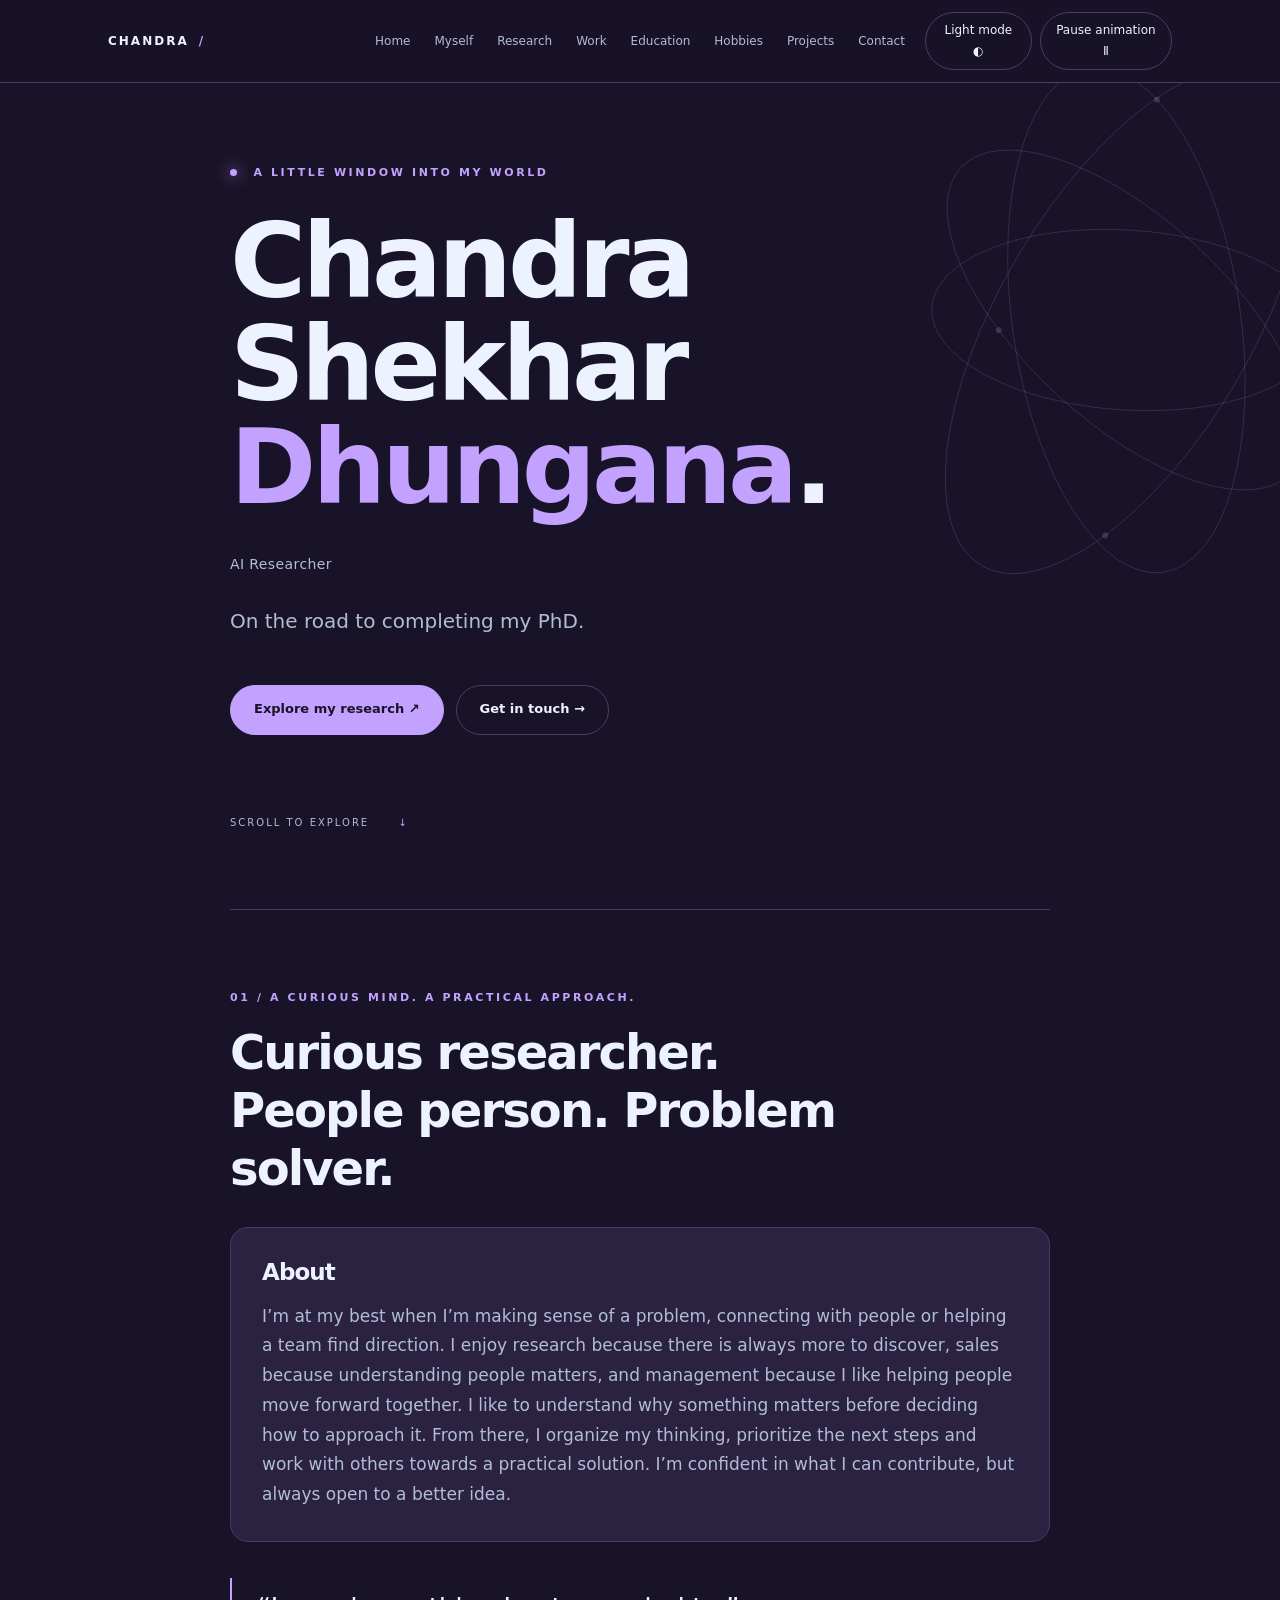
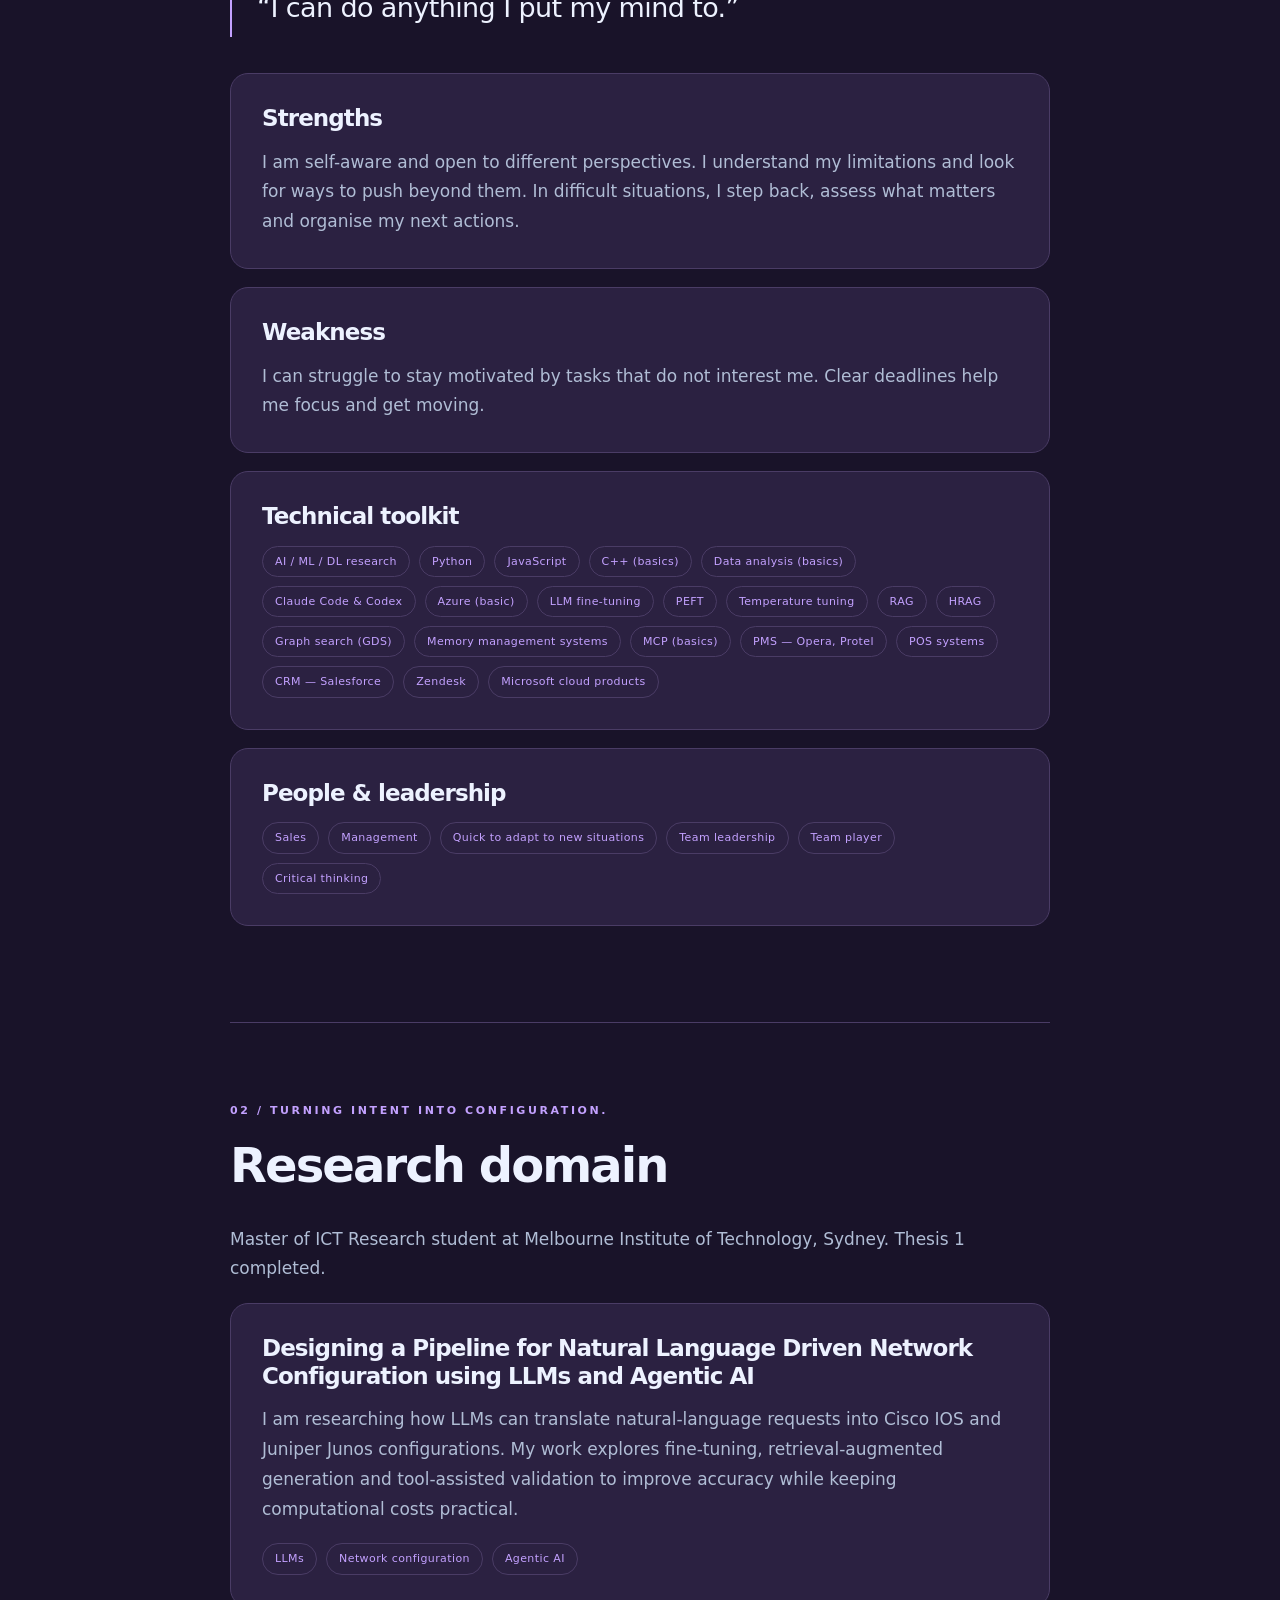
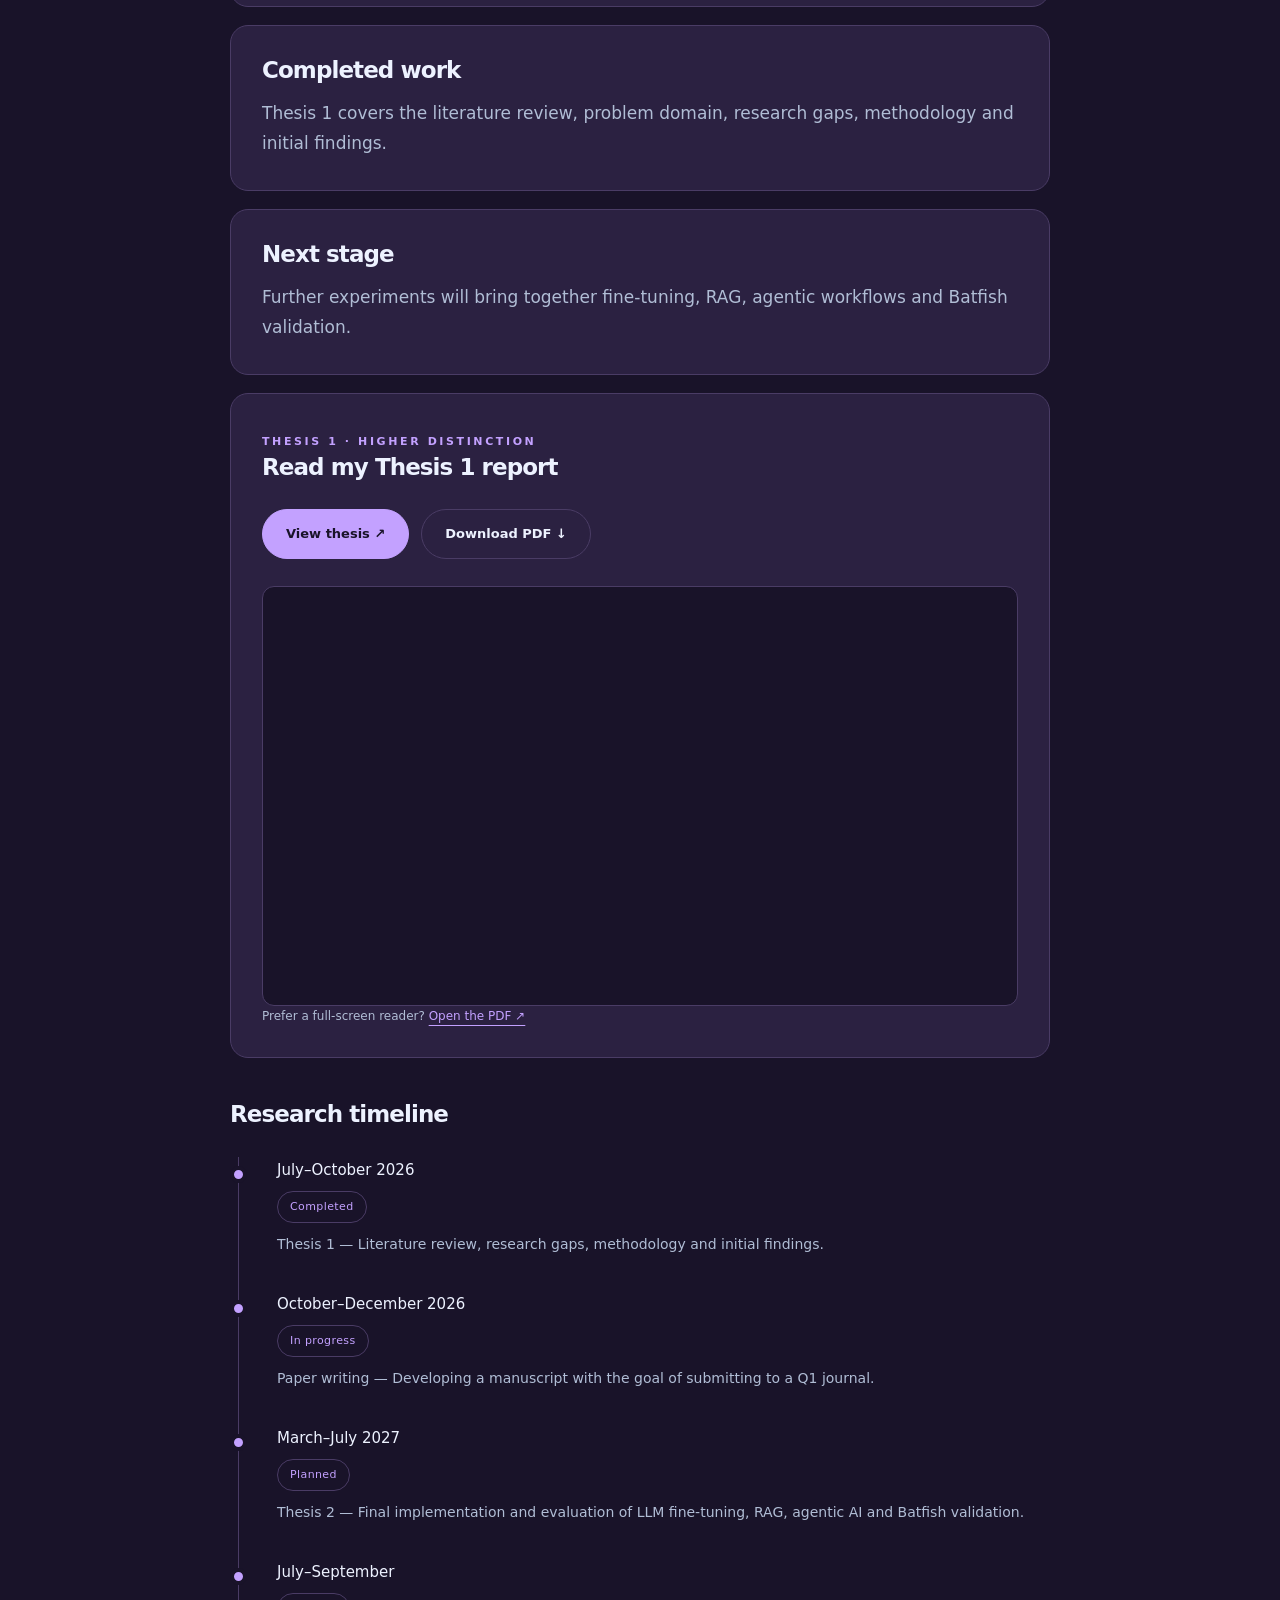
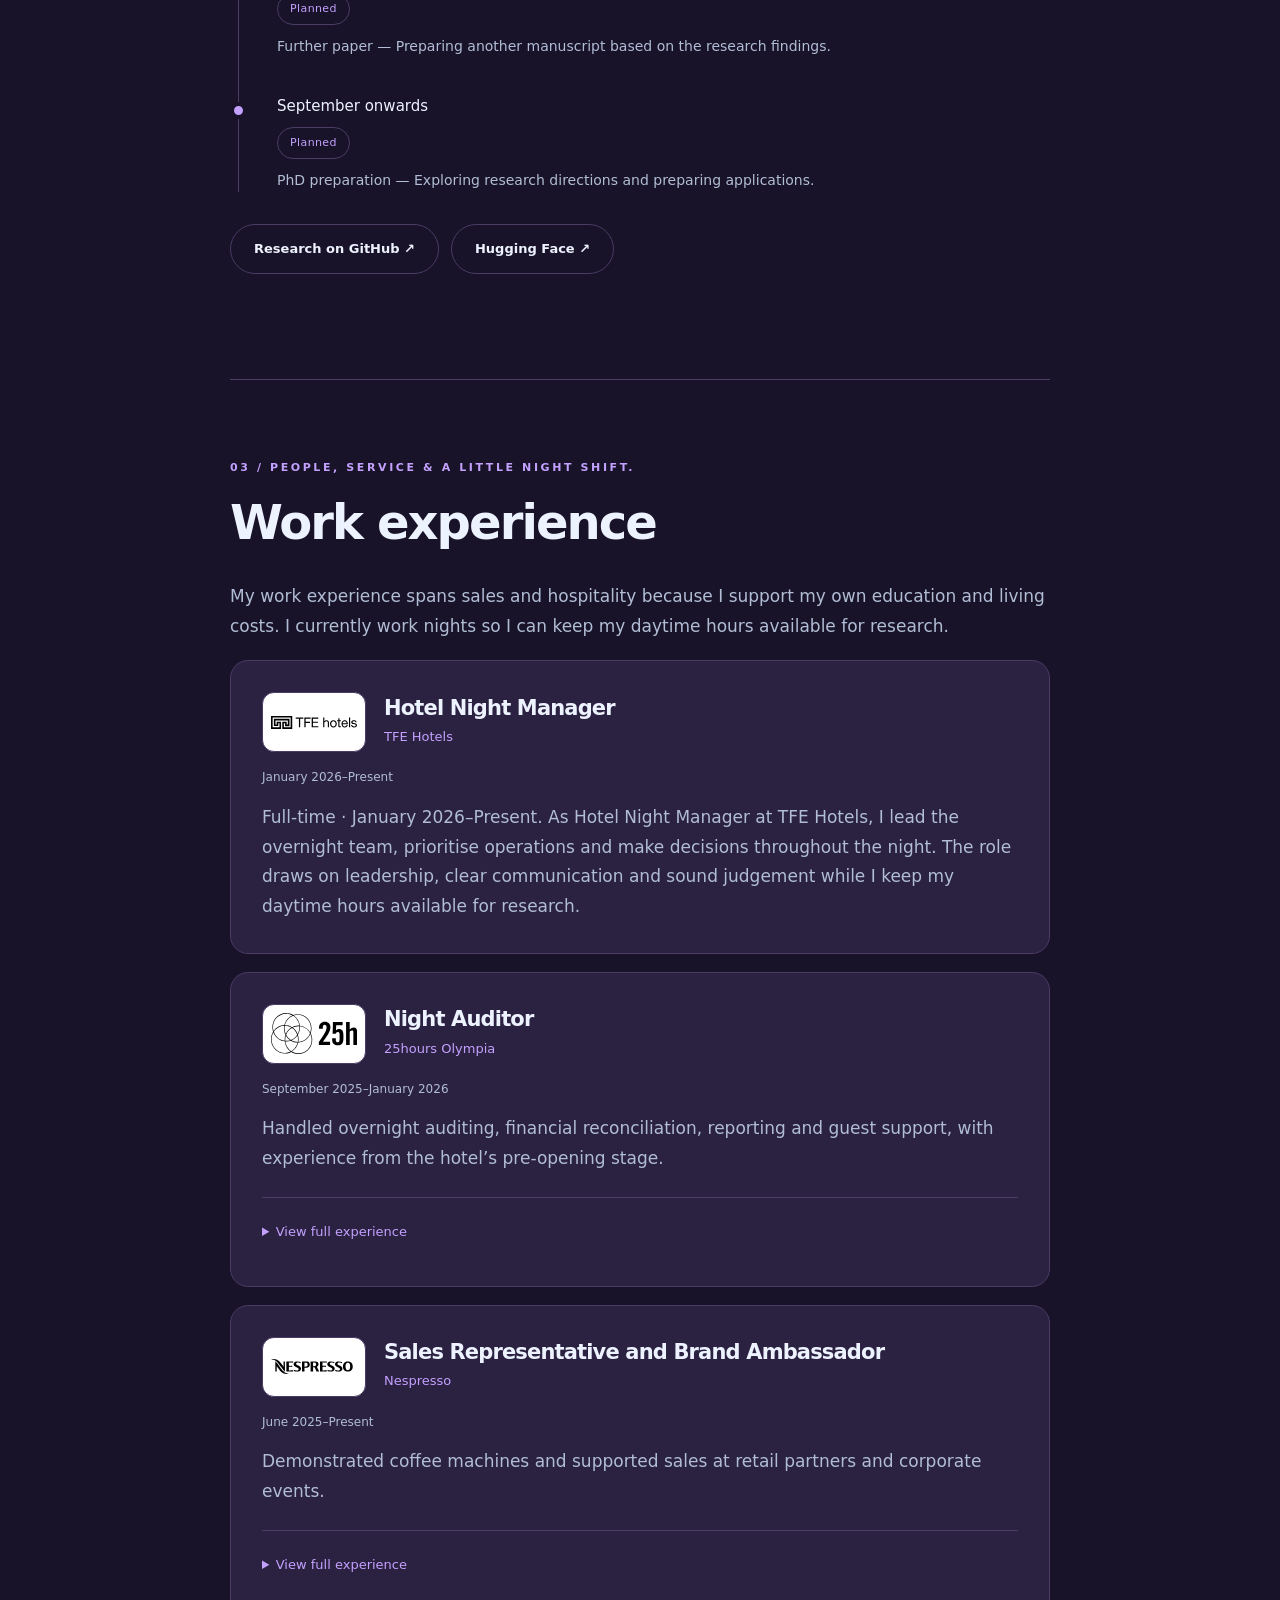
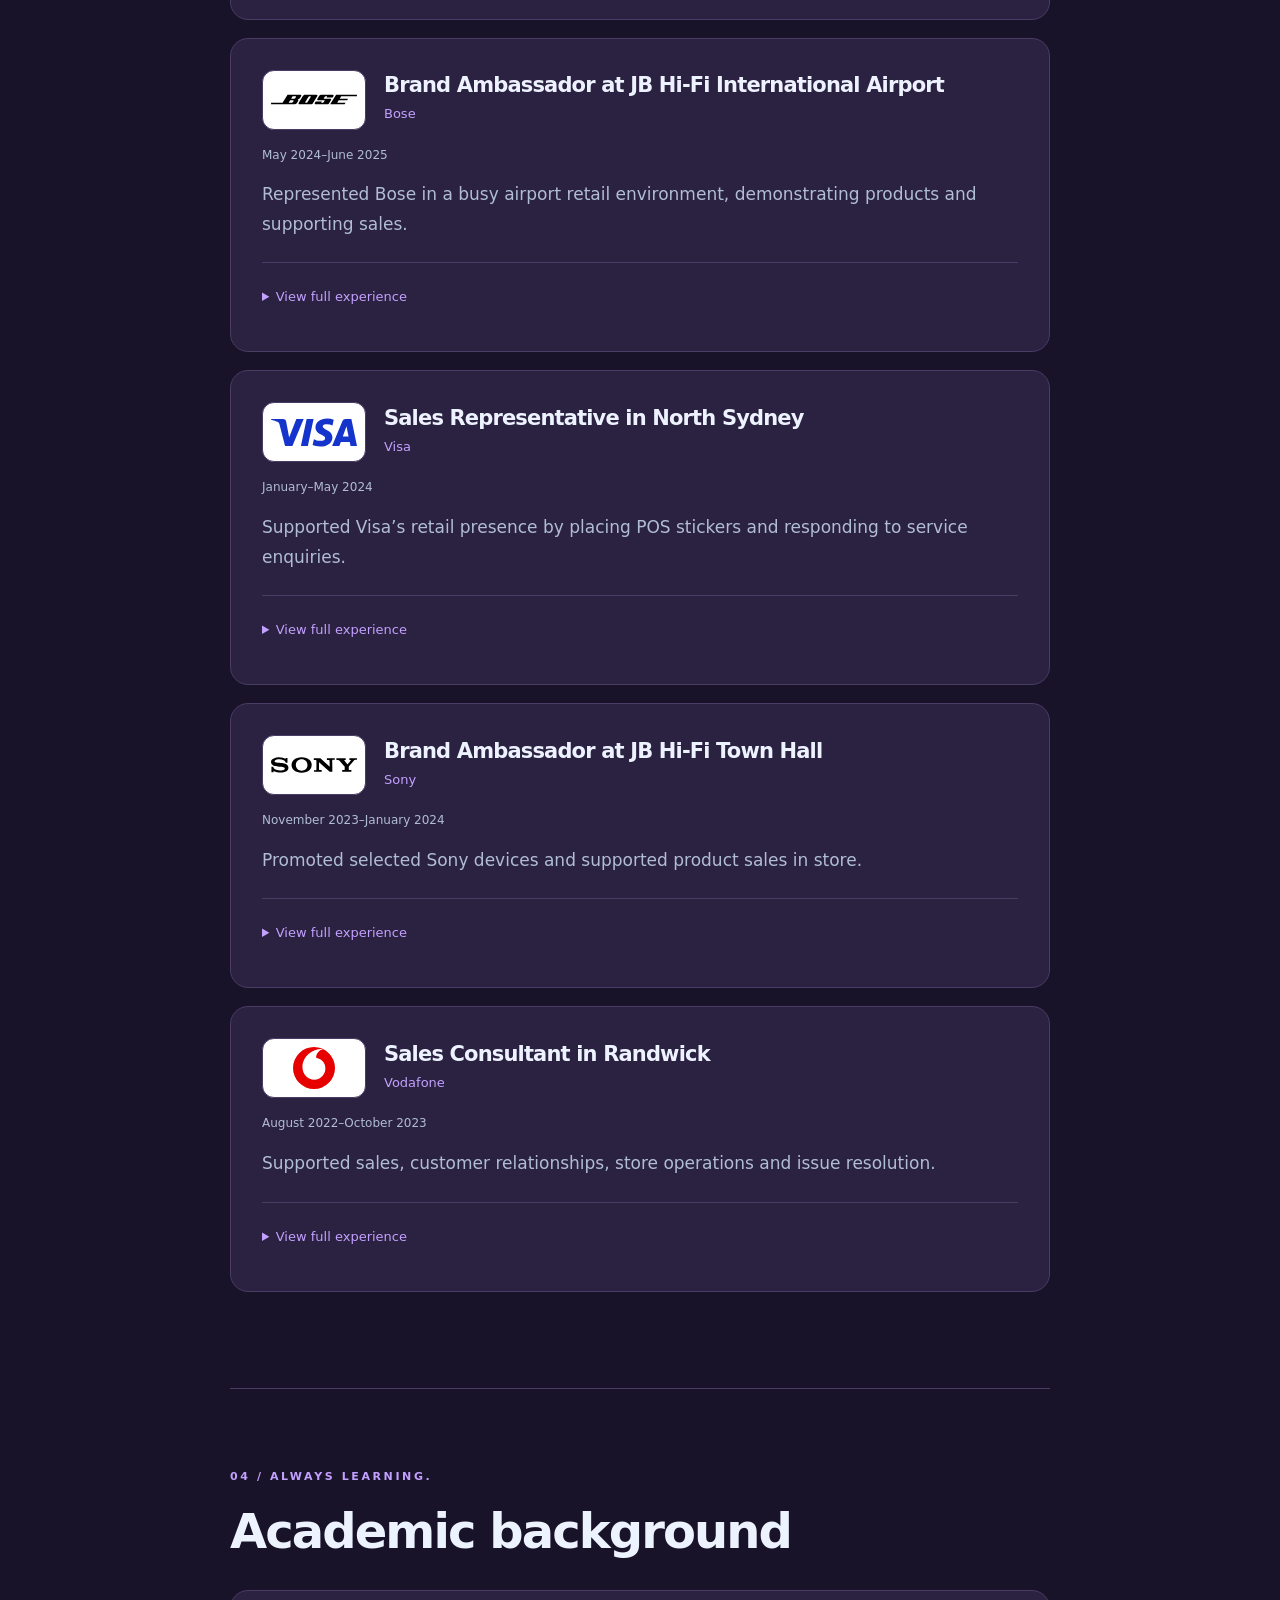
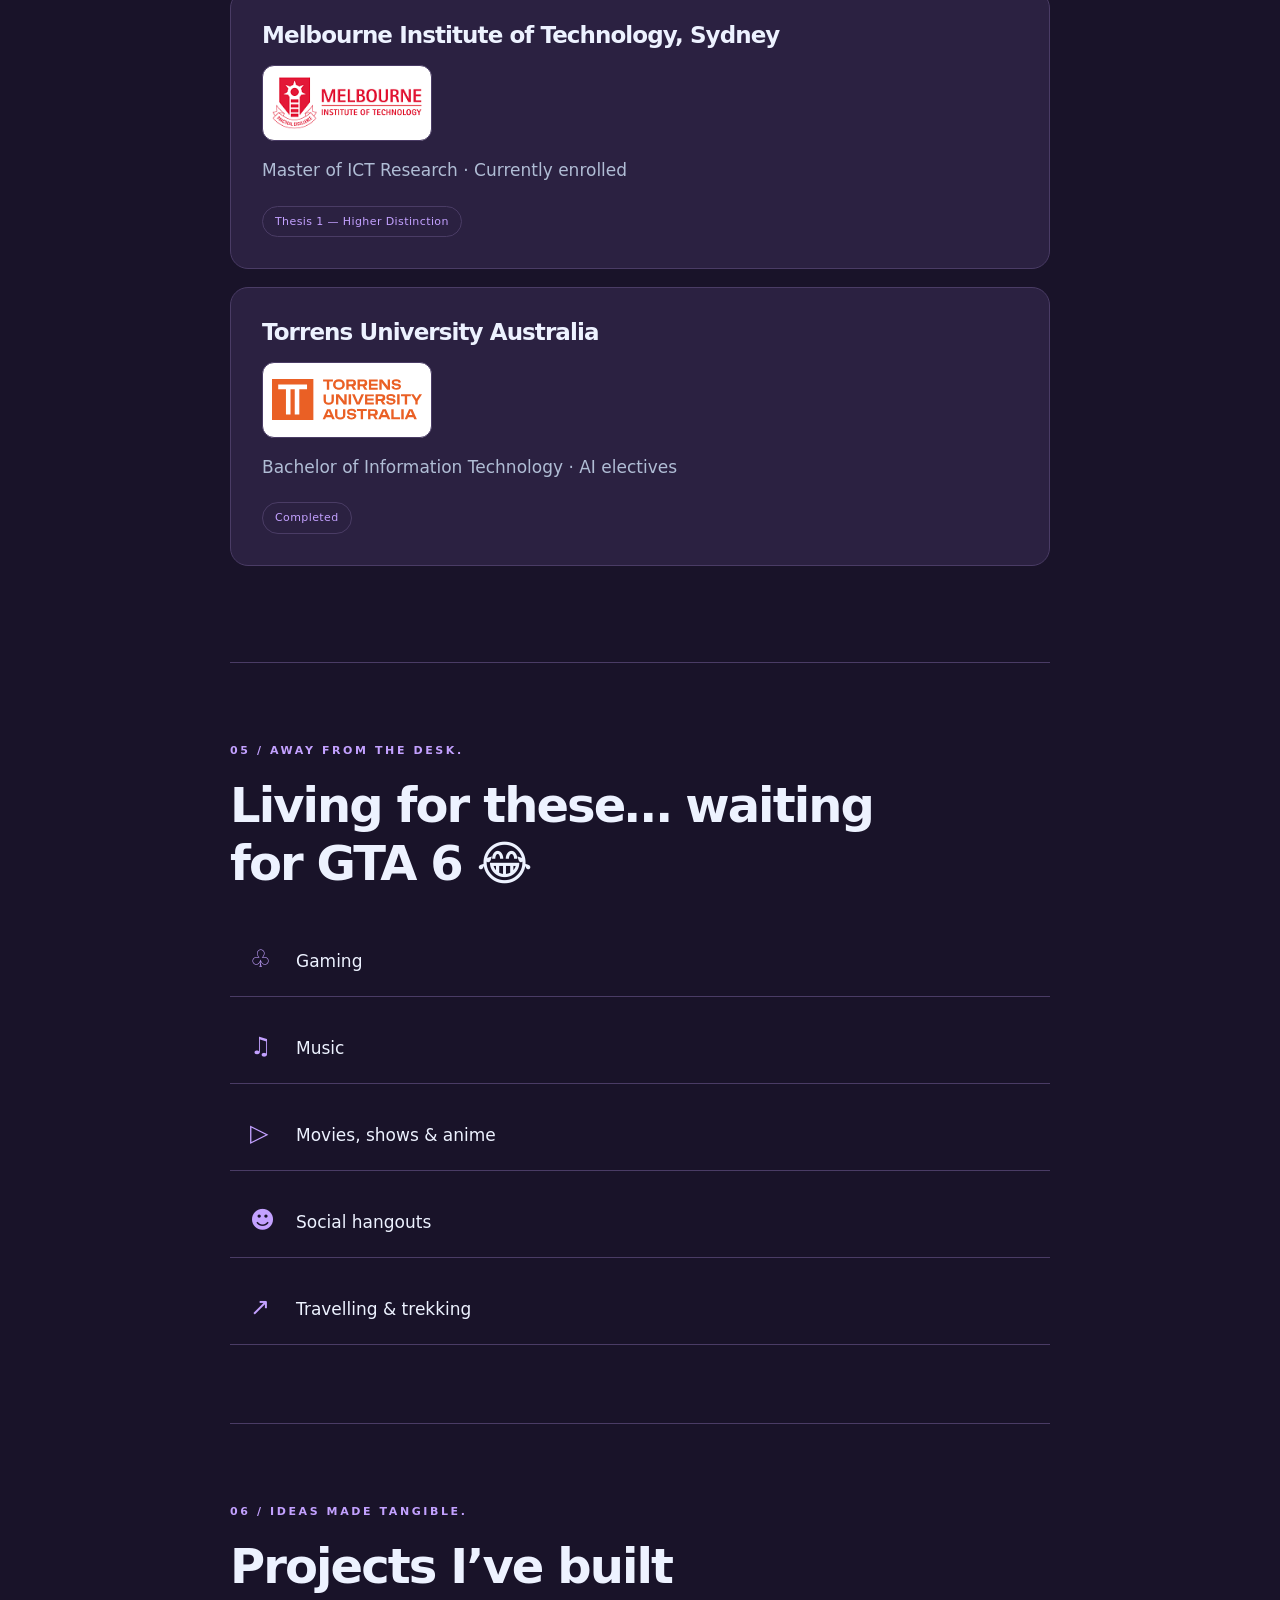
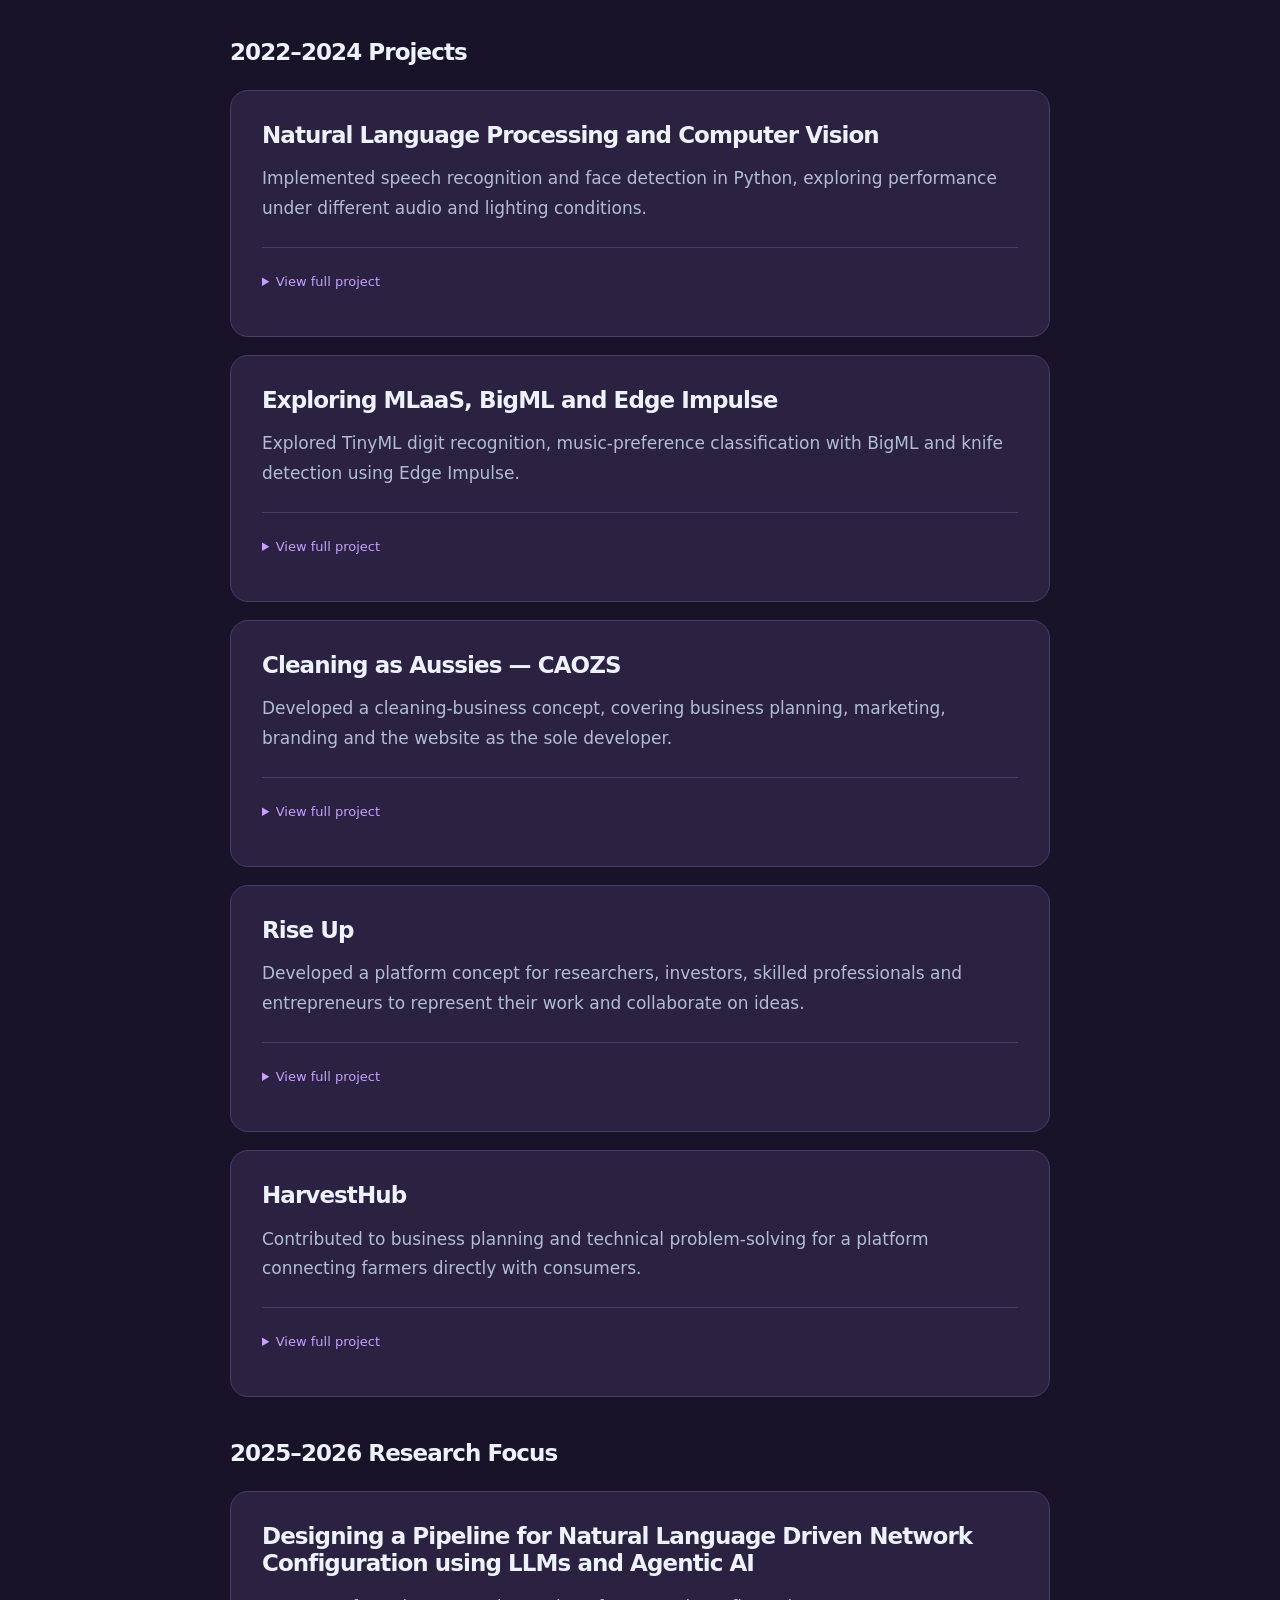
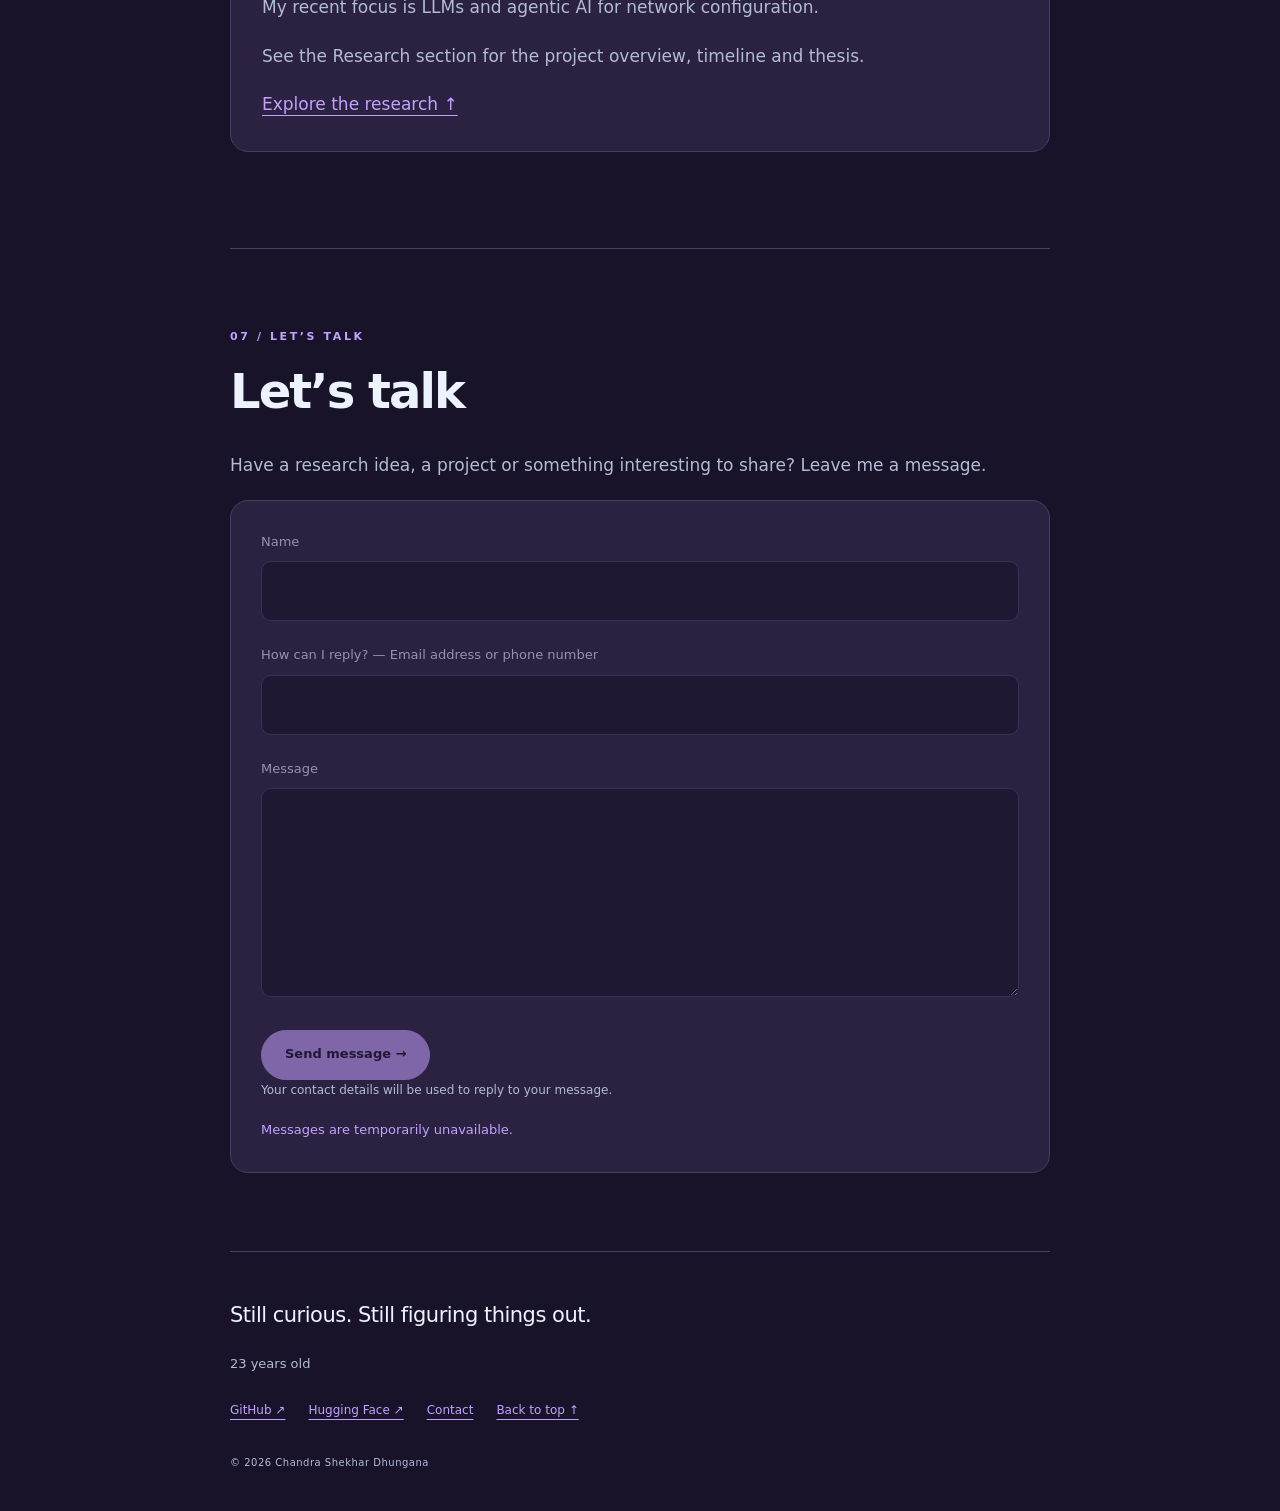
==== commit f3b68c21: "Restore original numbered section labels; keep new main headings Co-Authored-By: Claude Opus 5.5 <no" ====
--- a/index.html
+++ b/index.html
@@ -1 +1 @@
-<!doctype html><html lang="en" data-theme="dark"><head><meta charset="utf-8"><meta name="viewport" content="width=device-width,initial-scale=1"><title>Chandra Shekhar Dhungana | Research, people &amp; possibilities</title><meta name="description" content="On the road to completing my PhD."><meta name="theme-color" content="#191329"><script>try{document.documentElement.dataset.theme=localStorage.getItem('orbital-theme')||'dark'}catch(e){}</script><link rel="icon" href="assets/favicon.svg"><link rel="stylesheet" href="assets/styles.css"><script src="assets/site.js" defer></script><script src="assets/background.js" defer></script></head><body id="top"><a class="skip" href="#main">Skip to content</a><canvas id="orbits" aria-hidden="true"></canvas><header><div class="header-inner"><a class="brand" href="index.html" aria-label="Chandra — home">CHANDRA<span class="brand-dot"> / </span></a><div class="controls"><button id="theme" type="button">Light mode ◐</button><button id="motion" type="button" aria-pressed="false">Pause animation Ⅱ</button><button id="menu" class="menu" aria-expanded="false" aria-controls="nav">Menu ☰</button></div></div><nav id="nav" aria-label="Main navigation"><a href="index.html#home">Home</a><a href="index.html#myself">Myself</a><a href="index.html#research">Research</a><a href="index.html#work">Work</a><a href="index.html#education">Education</a><a href="index.html#hobbies">Hobbies</a><a href="index.html#projects">Projects</a><a href="index.html#contact">Contact</a></nav></header><main id="main"><section id="home" class="hero"><div class="eyebrow"><span class="live-dot"></span> A LITTLE WINDOW INTO MY WORLD</div><h1>Chandra<br>Shekhar<br><span>Dhungana<span class="heading-dot">.</span></span></h1><p class="roles">AI Researcher</p><p class="intro">On the road to completing my PhD.</p><div class="actions"><a class="button primary" href="#research">Explore my research ↗</a><a class="button" href="#contact">Get in touch →</a></div><a class="scroll-cue" href="#myself">SCROLL TO EXPLORE <span>↓</span></a></section><section id="myself" aria-labelledby="myself-title"><div class="section-label">01 / Curious researcher. People person. Problem solver.</div><h2 id="myself-title">Curious researcher. People person. Problem solver.</h2><article class="card "><h3>About</h3><p>I’m at my best when I’m making sense of a problem, connecting with people or helping a team find direction. I enjoy research because there is always more to discover, sales because understanding people matters, and management because I like helping people move forward together. I like to understand why something matters before deciding how to approach it. From there, I organize my thinking, prioritize the next steps and work with others towards a practical solution. I’m confident in what I can contribute, but always open to a better idea.</p></article><blockquote>“I can do anything I put my mind to.”</blockquote><article class="card "><h3>Strengths</h3><p>I am self-aware and open to different perspectives. I understand my limitations and look for ways to push beyond them. In difficult situations, I step back, assess what matters and organise my next actions.</p></article><article class="card "><h3>Weakness</h3><p>I can struggle to stay motivated by tasks that do not interest me. Clear deadlines help me focus and get moving.</p></article><article class="card "><h3>Technical toolkit</h3><div class="tags"><span>AI / ML / DL research</span><span>Python</span><span>JavaScript</span><span>C++ (basics)</span><span>Data analysis (basics)</span><span>Claude Code &amp; Codex</span><span>Azure (basic)</span><span>LLM fine-tuning</span><span>PEFT</span><span>Temperature tuning</span><span>RAG</span><span>HRAG</span><span>Graph search (GDS)</span><span>Memory management systems</span><span>MCP (basics)</span><span>PMS — Opera, Protel</span><span>POS systems</span><span>CRM — Salesforce</span><span>Zendesk</span><span>Microsoft cloud products</span></div></article><article class="card "><h3>People &amp; leadership</h3><div class="tags"><span>Sales</span><span>Management</span><span>Quick to adapt to new situations</span><span>Team leadership</span><span>Team player</span><span>Critical thinking</span></div></article></section><section id="research" aria-labelledby="research-title"><div class="section-label">02 / Research domain</div><h2 id="research-title">Research domain</h2><p>Master of ICT Research student at Melbourne Institute of Technology, Sydney. Thesis 1 completed.</p><article class="card "><h3>Designing a Pipeline for Natural Language Driven Network Configuration using LLMs and Agentic AI</h3><p>I am researching how LLMs can translate natural-language requests into Cisco IOS and Juniper Junos configurations. My work explores fine-tuning, retrieval-augmented generation and tool-assisted validation to improve accuracy while keeping computational costs practical.</p><div class="tags"><span>LLMs</span><span>Network configuration</span><span>Agentic AI</span></div></article><article class="card "><h3>Completed work</h3><p>Thesis 1 covers the literature review, problem domain, research gaps, methodology and initial findings.</p></article><article class="card "><h3>Next stage</h3><p>Further experiments will bring together fine-tuning, RAG, agentic workflows and Batfish validation.</p></article><article class="card"><span class="eyebrow">THESIS 1 · HIGHER DISTINCTION</span><h3>Read my Thesis 1 report</h3><div class="actions"><a class="button primary" href="thesis.html">View thesis ↗</a><a class="button" href="assets/Thesis1_ChandraDhungana.pdf" download>Download PDF ↓</a></div><iframe class="pdf small-reader" src="assets/Thesis1_ChandraDhungana.pdf#page=1" title="Thesis 1 PDF preview" loading="lazy"></iframe><p class="caption">Prefer a full-screen reader? <a href="assets/Thesis1_ChandraDhungana.pdf" target="_blank">Open the PDF ↗</a></p></article><h3 class="subheading">Research timeline</h3><ol class="timeline"><li><time>July–October 2026</time><span class="pill">Completed</span><p>Thesis 1 — Literature review, research gaps, methodology and initial findings.</p></li><li><time>October–December 2026</time><span class="pill">In progress</span><p>Paper writing — Developing a manuscript with the goal of submitting to a Q1 journal.</p></li><li><time>March–July 2027</time><span class="pill">Planned</span><p>Thesis 2 — Final implementation and evaluation of LLM fine-tuning, RAG, agentic AI and Batfish validation.</p></li><li><time>July–September</time><span class="pill">Planned</span><p>Further paper — Preparing another manuscript based on the research findings.</p></li><li><time>September onwards</time><span class="pill">Planned</span><p>PhD preparation — Exploring research directions and preparing applications.</p></li></ol><div class="actions"><a class="button" href="https://github.com/Epetra1/llm-network-config-pipeline">Research on GitHub ↗</a><a class="button" href="https://huggingface.co/ChandraDhungana">Hugging Face ↗</a></div></section><section id="work" aria-labelledby="work-title"><div class="section-label">03 / Work experience</div><h2 id="work-title">Work experience</h2><p>My work experience spans sales and hospitality because I support my own education and living costs. I currently work nights so I can keep my daytime hours available for research.</p><article class="card job"><div class="role-heading"><a class="logo-tile" href="https://www.tfehotels.com" target="_blank" rel="noopener noreferrer" aria-label="TFE Hotels official website"><img class="brand-logo" src="assets/tfe-hotels.svg" alt="TFE Hotels logo" loading="lazy"></a><div><h3>Hotel Night Manager</h3><p class="org">TFE Hotels</p></div></div><p class="caption">January 2026–Present</p><p>Full-time · January 2026–Present. As Hotel Night Manager at TFE Hotels, I lead the overnight team, prioritise operations and make decisions throughout the night. The role draws on leadership, clear communication and sound judgement while I keep my daytime hours available for research.</p></article><article class="card job"><div class="role-heading"><a class="logo-tile" href="https://25hours-hotels.com" target="_blank" rel="noopener noreferrer" aria-label="25hours Hotels official website"><img class="brand-logo" src="assets/25hours.svg" alt="25hours Hotels logo" loading="lazy"></a><div><h3>Night Auditor</h3><p class="org">25hours Olympia</p></div></div><p class="caption">September 2025–January 2026</p><p>Handled overnight auditing, financial reconciliation, reporting and guest support, with experience from the hotel’s pre-opening stage.</p><details><summary>View full experience</summary><div class="original"><p>Responsibility – Assisting with all night auditing tasks such as – Reports documentation and emailing to respective departments, Balancing venue POS to OPERA reconciliation, PM account Management, Open folio follow-ups, Arrival – Departure charges and reservation notes verification, trace follow-ups, Daily Handover-log management and acknowledgement and more. Check-in-Checkout guests, follow up guest requests and coordinate with Housekeeping for smooth service. Achievements: Understood and got fluent in System, Operation and Guest Service in short period of time.</p><h4>Operational and pre-opening experience</h4><p>Working at 25hours Olympia (Accor property), one of the finest boutique hotels with huge popularity and a strong brand image, especially in Europe and Dubai, gave me deeper exposure to hotel operations. From pre-opening training to the initial phase of a challenging opening, I gained valuable hands-on experience. I was personally hired around 5–6 weeks prior to the opening date and was trained in the system, daily operations, and brand values to align with the team vibe and ensure a smooth opening. During the pre-opening phase, we assisted the team by decorating the front desk and supporting housekeeping in decorating rooms as per the planogram. We were also given multiple tours of the unfinished building, which helped us gain a deeper understanding of the building layout and design.</p><p>From the day we were open, night team operated without Night manager for about 2 months. Me and my colleagues drafted all tasks needs to be done according to dynamic requirements of different departments. Balancing finances of 4 different venues, forwarding reports to specific departments, creating SOPs (cause of initial stage of opening), insuring smooth Arrival and Departure, VIP listing, Excell format creation for different lists (NoShow, Availability of Week, Events, and more ) with alignment of brand value (colour code, Email formats, Brand slogans ) were some of tasks our night team seemed to successfully accomplish.</p></div></details></article><article class="card job"><div class="role-heading"><a class="logo-tile" href="https://www.nespresso.com/au/en" target="_blank" rel="noopener noreferrer" aria-label="Nespresso official website"><img class="brand-logo" src="assets/nespresso.svg" alt="Nespresso logo" loading="lazy"></a><div><h3>Sales Representative and Brand Ambassador</h3><p class="org">Nespresso</p></div></div><p class="caption">June 2025–Present</p><p>Demonstrated coffee machines and supported sales at retail partners and corporate events.</p><details><summary>View full experience</summary><div class="original"><p>Responsibility: Demonstration and Sales of coffee machines in Retail partners (Harvey Norman, The Good Guys, etc.) and sometimes Commercial Machine Demos on Event Venues (Doltone house) on special corporate events. Achieved great sales results (specially on busy times such as black Friday and boxing day) and were able to gradually improve in coffee testing quality.</p></div></details></article><article class="card job"><div class="role-heading"><a class="logo-tile" href="https://www.bose.com" target="_blank" rel="noopener noreferrer" aria-label="Bose official website"><img class="brand-logo" src="assets/bose.svg" alt="Bose logo" width="48" height="48" loading="lazy"></a><div><h3>Brand Ambassador at JB Hi-Fi International Airport</h3><p class="org">Bose</p></div></div><p class="caption">May 2024–June 2025</p><p>Represented Bose in a busy airport retail environment, demonstrating products and supporting sales.</p><details><summary>View full experience</summary><div class="original"><p>Represent Bose in a high-traffic store, driving sales. Achieved record-breaking sales, exceeding targets, and impressing managers</p></div></details></article><article class="card job"><div class="role-heading"><a class="logo-tile" href="https://www.visa.com" target="_blank" rel="noopener noreferrer" aria-label="Visa official website"><img class="brand-logo" src="assets/visa.svg" alt="Visa logo" width="48" height="48" loading="lazy"></a><div><h3>Sales Representative in North Sydney</h3><p class="org">Visa</p></div></div><p class="caption">January–May 2024</p><p>Supported Visa’s retail presence by placing POS stickers and responding to service enquiries.</p><details><summary>View full experience</summary><div class="original"><p>Deployed POS stickers and handled Visa service queries. Recognized as a top performer in NSW.</p></div></details></article><article class="card job"><div class="role-heading"><a class="logo-tile" href="https://www.sony.com" target="_blank" rel="noopener noreferrer" aria-label="Sony official website"><img class="brand-logo" src="assets/sony.svg" alt="Sony logo" width="48" height="48" loading="lazy"></a><div><h3>Brand Ambassador at JB Hi-Fi Town Hall</h3><p class="org">Sony</p></div></div><p class="caption">November 2023–January 2024</p><p>Promoted selected Sony devices and supported product sales in store.</p><details><summary>View full experience</summary><div class="original"><p>Drove sales of targeted devices in JB Hi-fi. Achieved Best Performer in NSW for targeted device sales.</p></div></details></article><article class="card job"><div class="role-heading"><a class="logo-tile" href="https://www.vodafone.com" target="_blank" rel="noopener noreferrer" aria-label="Vodafone official website"><img class="brand-logo" src="assets/vodafone.svg" alt="Vodafone logo" width="48" height="48" loading="lazy"></a><div><h3>Sales Consultant in Randwick</h3><p class="org">Vodafone</p></div></div><p class="caption">August 2022–October 2023</p><p>Supported sales, customer relationships, store operations and issue resolution.</p><details><summary>View full experience</summary><div class="original"><p>Drove sales, maintained customer relations, handled store functions, led team strategies, and resolved issues. Achievement: Got 100% in misery shopper within 2 and half months of getting into sales and customer service.</p></div></details></article></section><section id="education" aria-labelledby="education-title"><div class="section-label">04 / Academic background</div><h2 id="education-title">Academic background</h2><article class="card "><h3>Melbourne Institute of Technology, Sydney</h3><a class="logo-tile edu-logo" href="https://www.mit.edu.au" target="_blank" rel="noopener noreferrer" aria-label="Melbourne Institute of Technology official website"><img class="brand-logo" src="assets/melbourne-institute-of-technology.png" alt="Melbourne Institute of Technology logo" loading="lazy"></a><p>Master of ICT Research · Currently enrolled</p><span class="pill">Thesis 1 — Higher Distinction</span></article><article class="card "><h3>Torrens University Australia</h3><a class="logo-tile edu-logo" href="https://www.torrens.edu.au" target="_blank" rel="noopener noreferrer" aria-label="Torrens University Australia official website"><img class="brand-logo" src="assets/torrens-university.svg" alt="Torrens University Australia logo" loading="lazy"></a><p>Bachelor of Information Technology · AI electives</p><span class="pill">Completed</span></article></section><section id="hobbies" aria-labelledby="hobbies-title"><div class="section-label">05 / Living for these</div><h2 id="hobbies-title">Living for these… waiting for GTA 6 😂</h2><div class="hobbies"><span><b aria-hidden="true">♧</b>Gaming</span><span><b aria-hidden="true">♫</b>Music</span><span><b aria-hidden="true">▷</b>Movies, shows &amp; anime</span><span><b aria-hidden="true">☻</b>Social hangouts</span><span><b aria-hidden="true">↗</b>Travelling &amp; trekking</span></div></section><section id="projects" aria-labelledby="projects-title"><div class="section-label">06 / Projects I’ve built</div><h2 id="projects-title">Projects I’ve built</h2><h3 class="subheading">2022–2024 Projects</h3><article class="card "><h3>Natural Language Processing and Computer Vision</h3><p>Implemented speech recognition and face detection in Python, exploring performance under different audio and lighting conditions.</p><details><summary>View full project</summary><div class="original"><p>1. Natural Language Processing and Computer Vision Problem Sets: <a href="https://drive.google.com/drive/folders/1Ue8qnghkkoaiQyvmIVMZcA1LRDP1FXZn?usp=drive_link" target="_blank" rel="noopener noreferrer">https://drive.google.com/drive/folders/1Ue8qnghkkoaiQyvmIVMZcA1LRDP1FXZn?usp=drive_link</a></p><p>This project was the final assessment for the Application of Artificial Intelligence (AAI202) course. It involved implementing speech recognition and face detection using Python. The Google Speech Recognition API was used to convert spoken language into text, while the Haar Cascade Classifier identified faces in video frames. Testing showed high accuracy in controlled environments but faced challenges with noise and low light, highlighting areas for improvement.</p></div></details></article><article class="card "><h3>Exploring MLaaS, BigML and Edge Impulse</h3><p>Explored TinyML digit recognition, music-preference classification with BigML and knife detection using Edge Impulse.</p><details><summary>View full project</summary><div class="original"><p>2. Exploring MLaaS, BigML, and Edge Impulse for AI-Driven Predictions: <a href="https://drive.google.com/drive/folders/1Zw0yWDZRpRMBWHrkY9YLiBxBuYZ8Fo6B?usp=drive_link" target="_blank" rel="noopener noreferrer">https://drive.google.com/drive/folders/1Zw0yWDZRpRMBWHrkY9YLiBxBuYZ8Fo6B?usp=drive_link</a></p><p>In this journey: I conducted research on implementing machine learning for handwritten digit recognition using TinyML. This study explores the use of TensorFlow Lite and the MNIST dataset to develop an optimized model for deployment on resource-constrained devices like the Raspberry Pi Pico.</p><p>I researched Machine Learning as a Service (MLaaS) using the BigML platform. I explored the entire machine learning pipeline, from data preprocessing to model evaluation, focusing on a classification task to predict user preferences for music tracks.</p><p>I developed a knife detection model using Edge Impulse.</p></div></details></article><article class="card "><h3>Cleaning as Aussies — CAOZS</h3><p>Developed a cleaning-business concept, covering business planning, marketing, branding and the website as the sole developer.</p><details><summary>View full project</summary><div class="original"><p>Cleaning as Aussies (CAOZS) Website: <a href="https://www.caozs.com" target="_blank" rel="noopener noreferrer">www.caozs.com</a> Project Link: <a href="https://github.com/123epetra/Clean-Aussie" target="_blank" rel="noopener noreferrer">https://github.com/123epetra/Clean-Aussie</a></p><p>This was one of my first Work-Integrated Learning (WIL) projects. I wanted to explore the cleaning industry because I observed numerous inefficiencies that could be resolved through critical thinking and proper planning, such as subcontracting chains that break trust, transparency, and job effectiveness.</p><p>I was the sole developer for this project, handling everything from business planning to technical solutions. I created the business plan, marketing strategy, name, logo, website, and all necessary components.</p></div></details></article><article class="card "><h3>Rise Up</h3><p>Developed a platform concept for researchers, investors, skilled professionals and entrepreneurs to represent their work and collaborate on ideas.</p><details><summary>View full project</summary><div class="original"><p>Rise Up (Researchers, Investors, Skilled Professionals, Entrepreneurs) Backend (Django App): <a href="https://github.com/Epetra1/Dream_RiseUp_django" target="_blank" rel="noopener noreferrer">https://github.com/Epetra1/Dream_RiseUp_django</a> Frontend (React App): <a href="https://github.com/Epetra1/Dream_RiseUp_react" target="_blank" rel="noopener noreferrer">https://github.com/Epetra1/Dream_RiseUp_react</a> This is an ongoing project aimed at building a platform for innovation. It enables entrepreneurs, investors, researchers, skilled professionals, and enthusiasts to collaborate and develop new ideas and projects to create a better world.</p><p>The core purpose of this platform is to effectively document and represent various entities—such as businesses, individuals, ideas, companies, books, and more, so that their digital presence is an accurate reflection of reality, unlike social media, where representation is often more fantasy than fact.</p></div></details></article><article class="card "><h3>HarvestHub</h3><p>Contributed to business planning and technical problem-solving for a platform connecting farmers directly with consumers.</p><details><summary>View full project</summary><div class="original"><p>HarvestHub <a href="https://drive.google.com/drive/folders/1ALW5fD-l3rJAIwKv1uz1VFoNXuuGWmMb?usp=drive_link" target="_blank" rel="noopener noreferrer">https://drive.google.com/drive/folders/1ALW5fD-l3rJAIwKv1uz1VFoNXuuGWmMb?usp=drive_link</a></p><p>This WIL project was developed as part of our AWT assessment. It presents a solution to food waste reduction, increasing farmers&#x27; profitability, and controlling costs by creating a platform where farmers and consumers can trade directly without middlemen.</p><p>My contribution focused on business planning and addressing technical challenges.</p></div></details></article><h3 class="subheading">2025–2026 Research Focus</h3><article class="card "><h3>Designing a Pipeline for Natural Language Driven Network Configuration using LLMs and Agentic AI</h3><p>My recent focus is LLMs and agentic AI for network configuration.</p><p>See the Research section for the project overview, timeline and thesis.</p><a class="text-link" href="#research">Explore the research ↑</a></article></section><section id="contact" aria-labelledby="contact-title"><div class="section-label">07 / Let’s talk</div><h2 id="contact-title">Let’s talk</h2><p>Have a research idea, a project or something interesting to share? Leave me a message.</p><form id="contact-form"><fieldset disabled><label for="name">Name</label><input id="name" name="name" autocomplete="name" minlength="2" maxlength="100" required><label for="reply">How can I reply? — Email address or phone number</label><input id="reply" name="reply" autocomplete="email" maxlength="150" required><label for="message">Message</label><textarea id="message" name="message" rows="6" minlength="10" maxlength="5000" required></textarea><div class="honey" aria-hidden="true"><label>Leave blank<input name="website" tabindex="-1" autocomplete="off"></label></div><button class="button primary" type="submit">Send message →</button></fieldset><p class="caption">Your contact details will be used to reply to your message.</p><p class="form-status" role="status">Messages are temporarily unavailable.</p></form></section></main><footer><p class="footer-line">Still curious. Still figuring things out.</p><p id="age"></p><div class="footer-links"><a href="https://github.com/Epetra1">GitHub ↗</a><a href="https://huggingface.co/ChandraDhungana">Hugging Face ↗</a><a href="index.html#contact">Contact</a><a href="#top">Back to top ↑</a></div><small>© <span id="year">2026</span> Chandra Shekhar Dhungana</small></footer></body></html>+<!doctype html><html lang="en" data-theme="dark"><head><meta charset="utf-8"><meta name="viewport" content="width=device-width,initial-scale=1"><title>Chandra Shekhar Dhungana | Research, people &amp; possibilities</title><meta name="description" content="On the road to completing my PhD."><meta name="theme-color" content="#191329"><script>try{document.documentElement.dataset.theme=localStorage.getItem('orbital-theme')||'dark'}catch(e){}</script><link rel="icon" href="assets/favicon.svg"><link rel="stylesheet" href="assets/styles.css"><script src="assets/site.js" defer></script><script src="assets/background.js" defer></script></head><body id="top"><a class="skip" href="#main">Skip to content</a><canvas id="orbits" aria-hidden="true"></canvas><header><div class="header-inner"><a class="brand" href="index.html" aria-label="Chandra — home">CHANDRA<span class="brand-dot"> / </span></a><div class="controls"><button id="theme" type="button">Light mode ◐</button><button id="motion" type="button" aria-pressed="false">Pause animation Ⅱ</button><button id="menu" class="menu" aria-expanded="false" aria-controls="nav">Menu ☰</button></div></div><nav id="nav" aria-label="Main navigation"><a href="index.html#home">Home</a><a href="index.html#myself">Myself</a><a href="index.html#research">Research</a><a href="index.html#work">Work</a><a href="index.html#education">Education</a><a href="index.html#hobbies">Hobbies</a><a href="index.html#projects">Projects</a><a href="index.html#contact">Contact</a></nav></header><main id="main"><section id="home" class="hero"><div class="eyebrow"><span class="live-dot"></span> A LITTLE WINDOW INTO MY WORLD</div><h1>Chandra<br>Shekhar<br><span>Dhungana<span class="heading-dot">.</span></span></h1><p class="roles">AI Researcher</p><p class="intro">On the road to completing my PhD.</p><div class="actions"><a class="button primary" href="#research">Explore my research ↗</a><a class="button" href="#contact">Get in touch →</a></div><a class="scroll-cue" href="#myself">SCROLL TO EXPLORE <span>↓</span></a></section><section id="myself" aria-labelledby="myself-title"><div class="section-label">01 / A curious mind. A practical approach.</div><h2 id="myself-title">Curious researcher. People person. Problem solver.</h2><article class="card "><h3>About</h3><p>I’m at my best when I’m making sense of a problem, connecting with people or helping a team find direction. I enjoy research because there is always more to discover, sales because understanding people matters, and management because I like helping people move forward together. I like to understand why something matters before deciding how to approach it. From there, I organize my thinking, prioritize the next steps and work with others towards a practical solution. I’m confident in what I can contribute, but always open to a better idea.</p></article><blockquote>“I can do anything I put my mind to.”</blockquote><article class="card "><h3>Strengths</h3><p>I am self-aware and open to different perspectives. I understand my limitations and look for ways to push beyond them. In difficult situations, I step back, assess what matters and organise my next actions.</p></article><article class="card "><h3>Weakness</h3><p>I can struggle to stay motivated by tasks that do not interest me. Clear deadlines help me focus and get moving.</p></article><article class="card "><h3>Technical toolkit</h3><div class="tags"><span>AI / ML / DL research</span><span>Python</span><span>JavaScript</span><span>C++ (basics)</span><span>Data analysis (basics)</span><span>Claude Code &amp; Codex</span><span>Azure (basic)</span><span>LLM fine-tuning</span><span>PEFT</span><span>Temperature tuning</span><span>RAG</span><span>HRAG</span><span>Graph search (GDS)</span><span>Memory management systems</span><span>MCP (basics)</span><span>PMS — Opera, Protel</span><span>POS systems</span><span>CRM — Salesforce</span><span>Zendesk</span><span>Microsoft cloud products</span></div></article><article class="card "><h3>People &amp; leadership</h3><div class="tags"><span>Sales</span><span>Management</span><span>Quick to adapt to new situations</span><span>Team leadership</span><span>Team player</span><span>Critical thinking</span></div></article></section><section id="research" aria-labelledby="research-title"><div class="section-label">02 / Turning intent into configuration.</div><h2 id="research-title">Research domain</h2><p>Master of ICT Research student at Melbourne Institute of Technology, Sydney. Thesis 1 completed.</p><article class="card "><h3>Designing a Pipeline for Natural Language Driven Network Configuration using LLMs and Agentic AI</h3><p>I am researching how LLMs can translate natural-language requests into Cisco IOS and Juniper Junos configurations. My work explores fine-tuning, retrieval-augmented generation and tool-assisted validation to improve accuracy while keeping computational costs practical.</p><div class="tags"><span>LLMs</span><span>Network configuration</span><span>Agentic AI</span></div></article><article class="card "><h3>Completed work</h3><p>Thesis 1 covers the literature review, problem domain, research gaps, methodology and initial findings.</p></article><article class="card "><h3>Next stage</h3><p>Further experiments will bring together fine-tuning, RAG, agentic workflows and Batfish validation.</p></article><article class="card"><span class="eyebrow">THESIS 1 · HIGHER DISTINCTION</span><h3>Read my Thesis 1 report</h3><div class="actions"><a class="button primary" href="thesis.html">View thesis ↗</a><a class="button" href="assets/Thesis1_ChandraDhungana.pdf" download>Download PDF ↓</a></div><iframe class="pdf small-reader" src="assets/Thesis1_ChandraDhungana.pdf#page=1" title="Thesis 1 PDF preview" loading="lazy"></iframe><p class="caption">Prefer a full-screen reader? <a href="assets/Thesis1_ChandraDhungana.pdf" target="_blank">Open the PDF ↗</a></p></article><h3 class="subheading">Research timeline</h3><ol class="timeline"><li><time>July–October 2026</time><span class="pill">Completed</span><p>Thesis 1 — Literature review, research gaps, methodology and initial findings.</p></li><li><time>October–December 2026</time><span class="pill">In progress</span><p>Paper writing — Developing a manuscript with the goal of submitting to a Q1 journal.</p></li><li><time>March–July 2027</time><span class="pill">Planned</span><p>Thesis 2 — Final implementation and evaluation of LLM fine-tuning, RAG, agentic AI and Batfish validation.</p></li><li><time>July–September</time><span class="pill">Planned</span><p>Further paper — Preparing another manuscript based on the research findings.</p></li><li><time>September onwards</time><span class="pill">Planned</span><p>PhD preparation — Exploring research directions and preparing applications.</p></li></ol><div class="actions"><a class="button" href="https://github.com/Epetra1/llm-network-config-pipeline">Research on GitHub ↗</a><a class="button" href="https://huggingface.co/ChandraDhungana">Hugging Face ↗</a></div></section><section id="work" aria-labelledby="work-title"><div class="section-label">03 / People, service &amp; a little night shift.</div><h2 id="work-title">Work experience</h2><p>My work experience spans sales and hospitality because I support my own education and living costs. I currently work nights so I can keep my daytime hours available for research.</p><article class="card job"><div class="role-heading"><a class="logo-tile" href="https://www.tfehotels.com" target="_blank" rel="noopener noreferrer" aria-label="TFE Hotels official website"><img class="brand-logo" src="assets/tfe-hotels.svg" alt="TFE Hotels logo" loading="lazy"></a><div><h3>Hotel Night Manager</h3><p class="org">TFE Hotels</p></div></div><p class="caption">January 2026–Present</p><p>Full-time · January 2026–Present. As Hotel Night Manager at TFE Hotels, I lead the overnight team, prioritise operations and make decisions throughout the night. The role draws on leadership, clear communication and sound judgement while I keep my daytime hours available for research.</p></article><article class="card job"><div class="role-heading"><a class="logo-tile" href="https://25hours-hotels.com" target="_blank" rel="noopener noreferrer" aria-label="25hours Hotels official website"><img class="brand-logo" src="assets/25hours.svg" alt="25hours Hotels logo" loading="lazy"></a><div><h3>Night Auditor</h3><p class="org">25hours Olympia</p></div></div><p class="caption">September 2025–January 2026</p><p>Handled overnight auditing, financial reconciliation, reporting and guest support, with experience from the hotel’s pre-opening stage.</p><details><summary>View full experience</summary><div class="original"><p>Responsibility – Assisting with all night auditing tasks such as – Reports documentation and emailing to respective departments, Balancing venue POS to OPERA reconciliation, PM account Management, Open folio follow-ups, Arrival – Departure charges and reservation notes verification, trace follow-ups, Daily Handover-log management and acknowledgement and more. Check-in-Checkout guests, follow up guest requests and coordinate with Housekeeping for smooth service. Achievements: Understood and got fluent in System, Operation and Guest Service in short period of time.</p><h4>Operational and pre-opening experience</h4><p>Working at 25hours Olympia (Accor property), one of the finest boutique hotels with huge popularity and a strong brand image, especially in Europe and Dubai, gave me deeper exposure to hotel operations. From pre-opening training to the initial phase of a challenging opening, I gained valuable hands-on experience. I was personally hired around 5–6 weeks prior to the opening date and was trained in the system, daily operations, and brand values to align with the team vibe and ensure a smooth opening. During the pre-opening phase, we assisted the team by decorating the front desk and supporting housekeeping in decorating rooms as per the planogram. We were also given multiple tours of the unfinished building, which helped us gain a deeper understanding of the building layout and design.</p><p>From the day we were open, night team operated without Night manager for about 2 months. Me and my colleagues drafted all tasks needs to be done according to dynamic requirements of different departments. Balancing finances of 4 different venues, forwarding reports to specific departments, creating SOPs (cause of initial stage of opening), insuring smooth Arrival and Departure, VIP listing, Excell format creation for different lists (NoShow, Availability of Week, Events, and more ) with alignment of brand value (colour code, Email formats, Brand slogans ) were some of tasks our night team seemed to successfully accomplish.</p></div></details></article><article class="card job"><div class="role-heading"><a class="logo-tile" href="https://www.nespresso.com/au/en" target="_blank" rel="noopener noreferrer" aria-label="Nespresso official website"><img class="brand-logo" src="assets/nespresso.svg" alt="Nespresso logo" loading="lazy"></a><div><h3>Sales Representative and Brand Ambassador</h3><p class="org">Nespresso</p></div></div><p class="caption">June 2025–Present</p><p>Demonstrated coffee machines and supported sales at retail partners and corporate events.</p><details><summary>View full experience</summary><div class="original"><p>Responsibility: Demonstration and Sales of coffee machines in Retail partners (Harvey Norman, The Good Guys, etc.) and sometimes Commercial Machine Demos on Event Venues (Doltone house) on special corporate events. Achieved great sales results (specially on busy times such as black Friday and boxing day) and were able to gradually improve in coffee testing quality.</p></div></details></article><article class="card job"><div class="role-heading"><a class="logo-tile" href="https://www.bose.com" target="_blank" rel="noopener noreferrer" aria-label="Bose official website"><img class="brand-logo" src="assets/bose.svg" alt="Bose logo" width="48" height="48" loading="lazy"></a><div><h3>Brand Ambassador at JB Hi-Fi International Airport</h3><p class="org">Bose</p></div></div><p class="caption">May 2024–June 2025</p><p>Represented Bose in a busy airport retail environment, demonstrating products and supporting sales.</p><details><summary>View full experience</summary><div class="original"><p>Represent Bose in a high-traffic store, driving sales. Achieved record-breaking sales, exceeding targets, and impressing managers</p></div></details></article><article class="card job"><div class="role-heading"><a class="logo-tile" href="https://www.visa.com" target="_blank" rel="noopener noreferrer" aria-label="Visa official website"><img class="brand-logo" src="assets/visa.svg" alt="Visa logo" width="48" height="48" loading="lazy"></a><div><h3>Sales Representative in North Sydney</h3><p class="org">Visa</p></div></div><p class="caption">January–May 2024</p><p>Supported Visa’s retail presence by placing POS stickers and responding to service enquiries.</p><details><summary>View full experience</summary><div class="original"><p>Deployed POS stickers and handled Visa service queries. Recognized as a top performer in NSW.</p></div></details></article><article class="card job"><div class="role-heading"><a class="logo-tile" href="https://www.sony.com" target="_blank" rel="noopener noreferrer" aria-label="Sony official website"><img class="brand-logo" src="assets/sony.svg" alt="Sony logo" width="48" height="48" loading="lazy"></a><div><h3>Brand Ambassador at JB Hi-Fi Town Hall</h3><p class="org">Sony</p></div></div><p class="caption">November 2023–January 2024</p><p>Promoted selected Sony devices and supported product sales in store.</p><details><summary>View full experience</summary><div class="original"><p>Drove sales of targeted devices in JB Hi-fi. Achieved Best Performer in NSW for targeted device sales.</p></div></details></article><article class="card job"><div class="role-heading"><a class="logo-tile" href="https://www.vodafone.com" target="_blank" rel="noopener noreferrer" aria-label="Vodafone official website"><img class="brand-logo" src="assets/vodafone.svg" alt="Vodafone logo" width="48" height="48" loading="lazy"></a><div><h3>Sales Consultant in Randwick</h3><p class="org">Vodafone</p></div></div><p class="caption">August 2022–October 2023</p><p>Supported sales, customer relationships, store operations and issue resolution.</p><details><summary>View full experience</summary><div class="original"><p>Drove sales, maintained customer relations, handled store functions, led team strategies, and resolved issues. Achievement: Got 100% in misery shopper within 2 and half months of getting into sales and customer service.</p></div></details></article></section><section id="education" aria-labelledby="education-title"><div class="section-label">04 / Always learning.</div><h2 id="education-title">Academic background</h2><article class="card "><h3>Melbourne Institute of Technology, Sydney</h3><a class="logo-tile edu-logo" href="https://www.mit.edu.au" target="_blank" rel="noopener noreferrer" aria-label="Melbourne Institute of Technology official website"><img class="brand-logo" src="assets/melbourne-institute-of-technology.png" alt="Melbourne Institute of Technology logo" loading="lazy"></a><p>Master of ICT Research · Currently enrolled</p><span class="pill">Thesis 1 — Higher Distinction</span></article><article class="card "><h3>Torrens University Australia</h3><a class="logo-tile edu-logo" href="https://www.torrens.edu.au" target="_blank" rel="noopener noreferrer" aria-label="Torrens University Australia official website"><img class="brand-logo" src="assets/torrens-university.svg" alt="Torrens University Australia logo" loading="lazy"></a><p>Bachelor of Information Technology · AI electives</p><span class="pill">Completed</span></article></section><section id="hobbies" aria-labelledby="hobbies-title"><div class="section-label">05 / Away from the desk.</div><h2 id="hobbies-title">Living for these… waiting for GTA 6 😂</h2><div class="hobbies"><span><b aria-hidden="true">♧</b>Gaming</span><span><b aria-hidden="true">♫</b>Music</span><span><b aria-hidden="true">▷</b>Movies, shows &amp; anime</span><span><b aria-hidden="true">☻</b>Social hangouts</span><span><b aria-hidden="true">↗</b>Travelling &amp; trekking</span></div></section><section id="projects" aria-labelledby="projects-title"><div class="section-label">06 / Ideas made tangible.</div><h2 id="projects-title">Projects I’ve built</h2><h3 class="subheading">2022–2024 Projects</h3><article class="card "><h3>Natural Language Processing and Computer Vision</h3><p>Implemented speech recognition and face detection in Python, exploring performance under different audio and lighting conditions.</p><details><summary>View full project</summary><div class="original"><p>1. Natural Language Processing and Computer Vision Problem Sets: <a href="https://drive.google.com/drive/folders/1Ue8qnghkkoaiQyvmIVMZcA1LRDP1FXZn?usp=drive_link" target="_blank" rel="noopener noreferrer">https://drive.google.com/drive/folders/1Ue8qnghkkoaiQyvmIVMZcA1LRDP1FXZn?usp=drive_link</a></p><p>This project was the final assessment for the Application of Artificial Intelligence (AAI202) course. It involved implementing speech recognition and face detection using Python. The Google Speech Recognition API was used to convert spoken language into text, while the Haar Cascade Classifier identified faces in video frames. Testing showed high accuracy in controlled environments but faced challenges with noise and low light, highlighting areas for improvement.</p></div></details></article><article class="card "><h3>Exploring MLaaS, BigML and Edge Impulse</h3><p>Explored TinyML digit recognition, music-preference classification with BigML and knife detection using Edge Impulse.</p><details><summary>View full project</summary><div class="original"><p>2. Exploring MLaaS, BigML, and Edge Impulse for AI-Driven Predictions: <a href="https://drive.google.com/drive/folders/1Zw0yWDZRpRMBWHrkY9YLiBxBuYZ8Fo6B?usp=drive_link" target="_blank" rel="noopener noreferrer">https://drive.google.com/drive/folders/1Zw0yWDZRpRMBWHrkY9YLiBxBuYZ8Fo6B?usp=drive_link</a></p><p>In this journey: I conducted research on implementing machine learning for handwritten digit recognition using TinyML. This study explores the use of TensorFlow Lite and the MNIST dataset to develop an optimized model for deployment on resource-constrained devices like the Raspberry Pi Pico.</p><p>I researched Machine Learning as a Service (MLaaS) using the BigML platform. I explored the entire machine learning pipeline, from data preprocessing to model evaluation, focusing on a classification task to predict user preferences for music tracks.</p><p>I developed a knife detection model using Edge Impulse.</p></div></details></article><article class="card "><h3>Cleaning as Aussies — CAOZS</h3><p>Developed a cleaning-business concept, covering business planning, marketing, branding and the website as the sole developer.</p><details><summary>View full project</summary><div class="original"><p>Cleaning as Aussies (CAOZS) Website: <a href="https://www.caozs.com" target="_blank" rel="noopener noreferrer">www.caozs.com</a> Project Link: <a href="https://github.com/123epetra/Clean-Aussie" target="_blank" rel="noopener noreferrer">https://github.com/123epetra/Clean-Aussie</a></p><p>This was one of my first Work-Integrated Learning (WIL) projects. I wanted to explore the cleaning industry because I observed numerous inefficiencies that could be resolved through critical thinking and proper planning, such as subcontracting chains that break trust, transparency, and job effectiveness.</p><p>I was the sole developer for this project, handling everything from business planning to technical solutions. I created the business plan, marketing strategy, name, logo, website, and all necessary components.</p></div></details></article><article class="card "><h3>Rise Up</h3><p>Developed a platform concept for researchers, investors, skilled professionals and entrepreneurs to represent their work and collaborate on ideas.</p><details><summary>View full project</summary><div class="original"><p>Rise Up (Researchers, Investors, Skilled Professionals, Entrepreneurs) Backend (Django App): <a href="https://github.com/Epetra1/Dream_RiseUp_django" target="_blank" rel="noopener noreferrer">https://github.com/Epetra1/Dream_RiseUp_django</a> Frontend (React App): <a href="https://github.com/Epetra1/Dream_RiseUp_react" target="_blank" rel="noopener noreferrer">https://github.com/Epetra1/Dream_RiseUp_react</a> This is an ongoing project aimed at building a platform for innovation. It enables entrepreneurs, investors, researchers, skilled professionals, and enthusiasts to collaborate and develop new ideas and projects to create a better world.</p><p>The core purpose of this platform is to effectively document and represent various entities—such as businesses, individuals, ideas, companies, books, and more, so that their digital presence is an accurate reflection of reality, unlike social media, where representation is often more fantasy than fact.</p></div></details></article><article class="card "><h3>HarvestHub</h3><p>Contributed to business planning and technical problem-solving for a platform connecting farmers directly with consumers.</p><details><summary>View full project</summary><div class="original"><p>HarvestHub <a href="https://drive.google.com/drive/folders/1ALW5fD-l3rJAIwKv1uz1VFoNXuuGWmMb?usp=drive_link" target="_blank" rel="noopener noreferrer">https://drive.google.com/drive/folders/1ALW5fD-l3rJAIwKv1uz1VFoNXuuGWmMb?usp=drive_link</a></p><p>This WIL project was developed as part of our AWT assessment. It presents a solution to food waste reduction, increasing farmers&#x27; profitability, and controlling costs by creating a platform where farmers and consumers can trade directly without middlemen.</p><p>My contribution focused on business planning and addressing technical challenges.</p></div></details></article><h3 class="subheading">2025–2026 Research Focus</h3><article class="card "><h3>Designing a Pipeline for Natural Language Driven Network Configuration using LLMs and Agentic AI</h3><p>My recent focus is LLMs and agentic AI for network configuration.</p><p>See the Research section for the project overview, timeline and thesis.</p><a class="text-link" href="#research">Explore the research ↑</a></article></section><section id="contact" aria-labelledby="contact-title"><div class="section-label">07 / Let’s talk</div><h2 id="contact-title">Let’s talk</h2><p>Have a research idea, a project or something interesting to share? Leave me a message.</p><form id="contact-form"><fieldset disabled><label for="name">Name</label><input id="name" name="name" autocomplete="name" minlength="2" maxlength="100" required><label for="reply">How can I reply? — Email address or phone number</label><input id="reply" name="reply" autocomplete="email" maxlength="150" required><label for="message">Message</label><textarea id="message" name="message" rows="6" minlength="10" maxlength="5000" required></textarea><div class="honey" aria-hidden="true"><label>Leave blank<input name="website" tabindex="-1" autocomplete="off"></label></div><button class="button primary" type="submit">Send message →</button></fieldset><p class="caption">Your contact details will be used to reply to your message.</p><p class="form-status" role="status">Messages are temporarily unavailable.</p></form></section></main><footer><p class="footer-line">Still curious. Still figuring things out.</p><p id="age"></p><div class="footer-links"><a href="https://github.com/Epetra1">GitHub ↗</a><a href="https://huggingface.co/ChandraDhungana">Hugging Face ↗</a><a href="index.html#contact">Contact</a><a href="#top">Back to top ↑</a></div><small>© <span id="year">2026</span> Chandra Shekhar Dhungana</small></footer></body></html>
